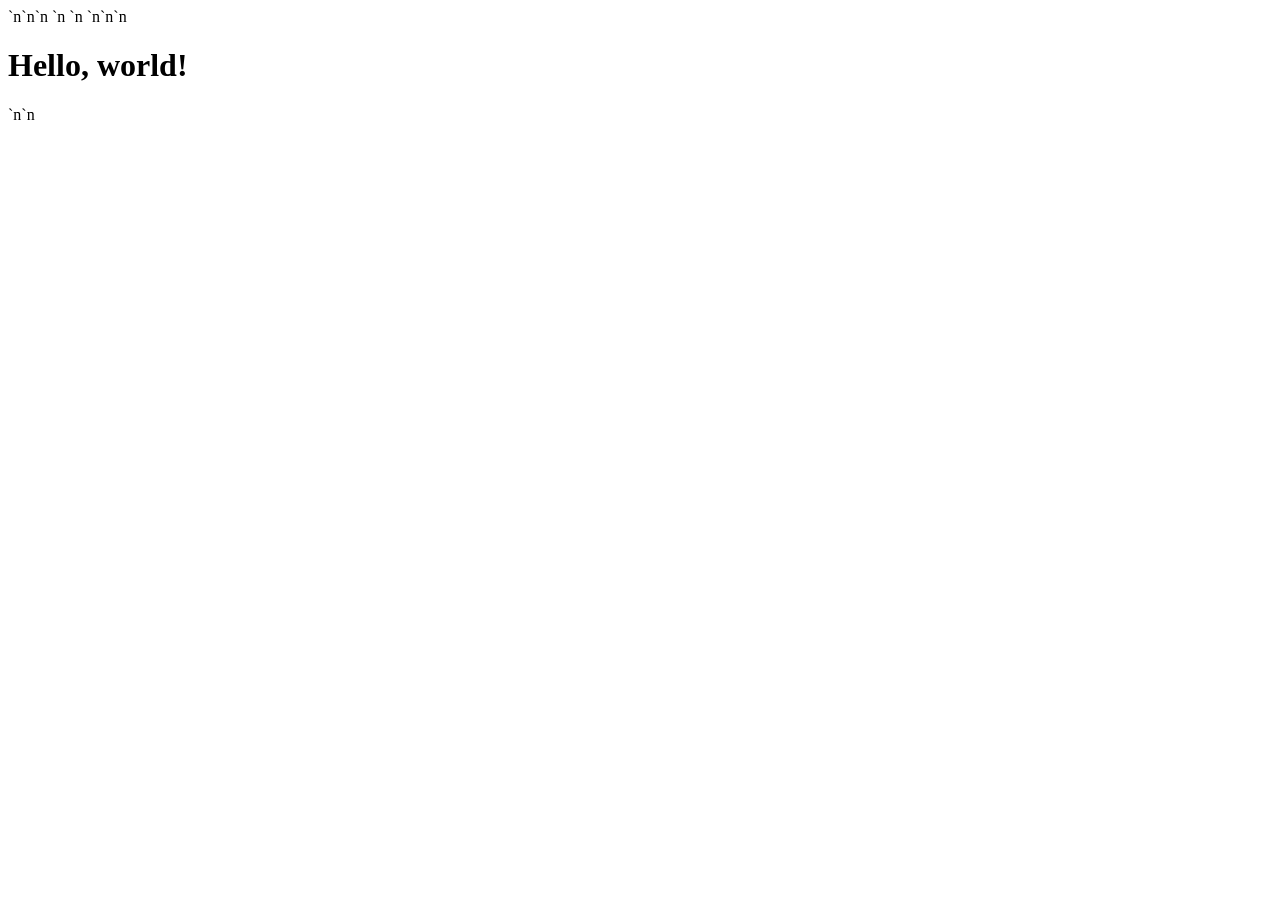
==== index.html @ e79a0472 "my frist commit" ====
<!doctype html>`n<html lang="en">`n<head>`n  <meta charset="utf-8">`n  <meta name="viewport" content="width=device-width, initial-scale=1">`n  <title>Hello, world!</title>`n</head>`n<body>`n  <h1>Hello, world!</h1>`n</body>`n</html>
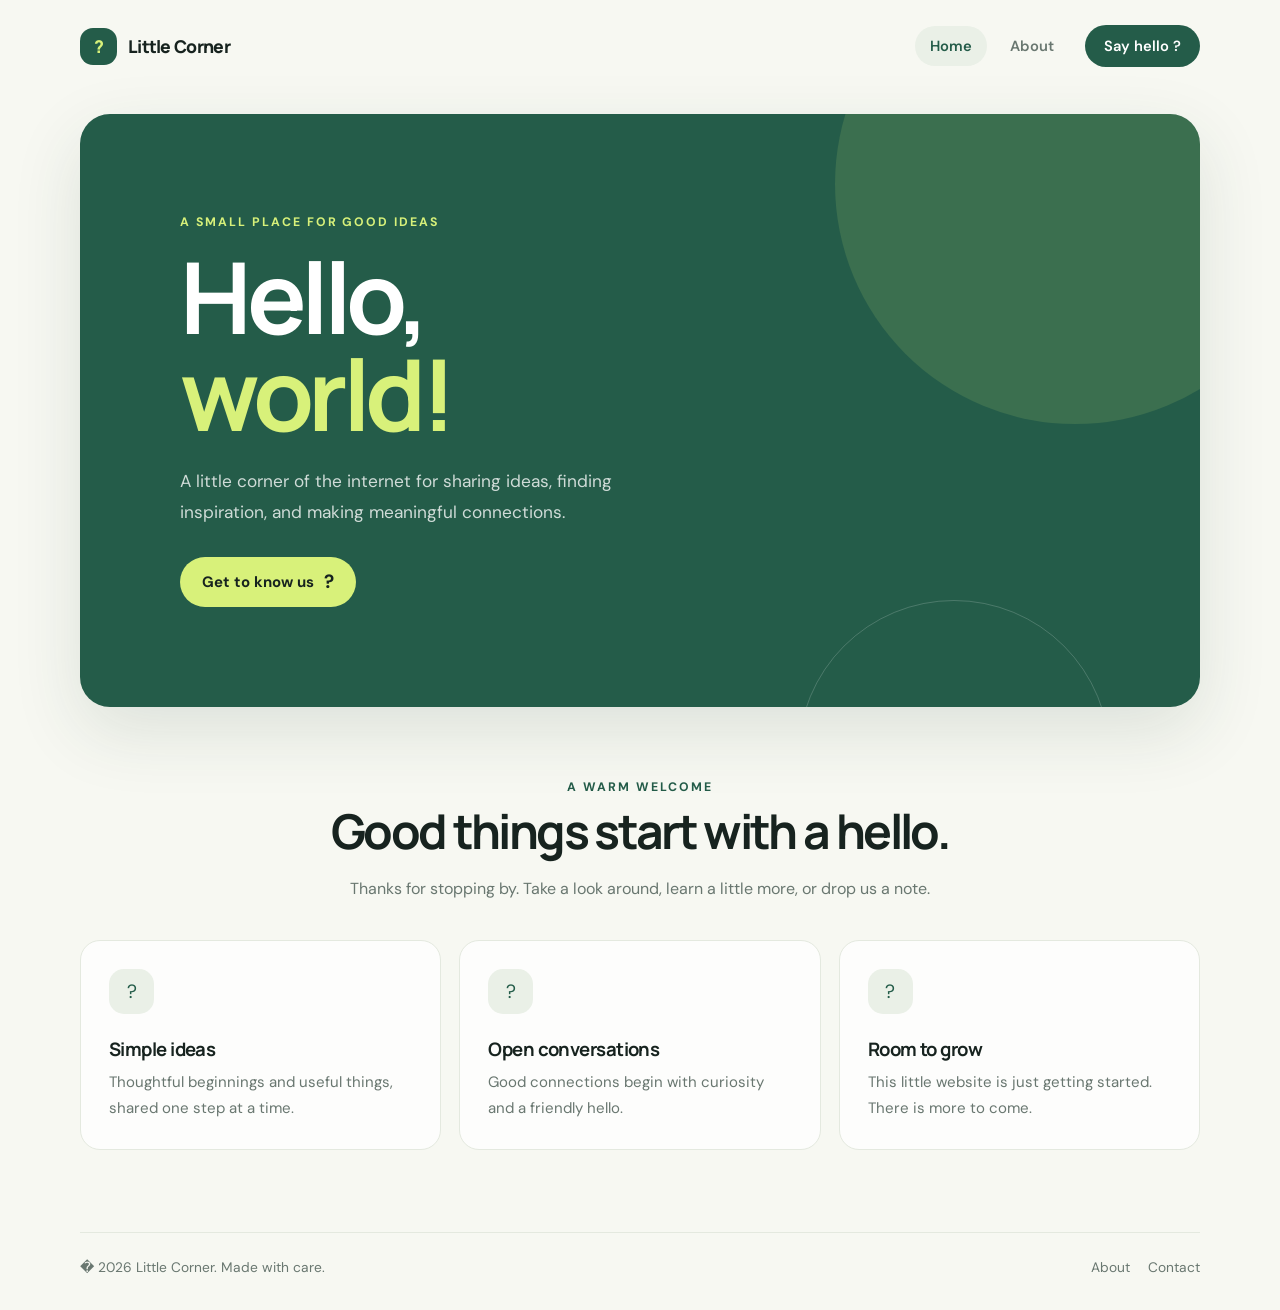
==== commit 3fe05eac: "adde about page" ====
--- a/index.html
+++ b/index.html
@@ -1 +1,60 @@
-<!doctype html>`n<html lang="en">`n<head>`n  <meta charset="utf-8">`n  <meta name="viewport" content="width=device-width, initial-scale=1">`n  <title>Hello, world!</title>`n</head>`n<body>`n  <h1>Hello, world!</h1>`n</body>`n</html>+<!doctype html>
+<html lang="en">
+<head>
+  <meta charset="utf-8">
+  <meta name="viewport" content="width=device-width, initial-scale=1">
+  <meta name="theme-color" content="#f7f8f2">
+  <title>Hello, world! � A little corner of the web</title>
+  <link rel="preconnect" href="https://fonts.googleapis.com">
+  <link rel="preconnect" href="https://fonts.gstatic.com" crossorigin>
+  <link href="styles.css" rel="stylesheet">
+</head>
+<body>
+  <header class="site-header">
+    <a class="brand" href="index.html"><span class="brand-mark" aria-hidden="true">?</span> Little Corner</a>
+    <nav class="nav-links" aria-label="Main navigation">
+      <a href="index.html" aria-current="page">Home</a>
+      <a href="about.html">About</a>
+      <a class="nav-cta" href="contact.html">Say hello <span aria-hidden="true">?</span></a>
+    </nav>
+  </header>
+  <main>
+    <section class="hero">
+      <div class="hero-content">
+        <p class="eyebrow">A small place for good ideas</p>
+        <h1>Hello,<br><span>world!</span></h1>
+        <p class="hero-copy">A little corner of the internet for sharing ideas, finding inspiration, and making meaningful connections.</p>
+        <a class="button" href="about.html">Get to know us <span class="arrow" aria-hidden="true">?</span></a>
+      </div>
+    </section>
+    <section aria-labelledby="welcome-title">
+      <div class="section-heading">
+        <p class="eyebrow">A warm welcome</p>
+        <h2 id="welcome-title">Good things start with a hello.</h2>
+        <p>Thanks for stopping by. Take a look around, learn a little more, or drop us a note.</p>
+      </div>
+      <div class="feature-grid">
+        <article class="feature-card">
+          <span class="feature-icon" aria-hidden="true">?</span>
+          <h3>Simple ideas</h3>
+          <p>Thoughtful beginnings and useful things, shared one step at a time.</p>
+        </article>
+        <article class="feature-card">
+          <span class="feature-icon" aria-hidden="true">?</span>
+          <h3>Open conversations</h3>
+          <p>Good connections begin with curiosity and a friendly hello.</p>
+        </article>
+        <article class="feature-card">
+          <span class="feature-icon" aria-hidden="true">?</span>
+          <h3>Room to grow</h3>
+          <p>This little website is just getting started. There is more to come.</p>
+        </article>
+      </div>
+    </section>
+  </main>
+  <footer class="site-footer">
+    <p>� 2026 Little Corner. Made with care.</p>
+    <div class="footer-links"><a href="about.html">About</a><a href="contact.html">Contact</a></div>
+  </footer>
+</body>
+</html>
--- a/styles.css
+++ b/styles.css
@@ -0,0 +1,180 @@
+@import url('https://fonts.googleapis.com/css2?family=DM+Sans:wght@400;500;600;700&family=Manrope:wght@400;500;600;700;800&display=swap');
+
+:root {
+  color-scheme: light;
+  --ink: #17231f;
+  --muted: #697770;
+  --green: #245c49;
+  --green-dark: #194536;
+  --lime: #d8f17a;
+  --paper: #f7f8f2;
+  --white: #fff;
+  --line: #e4e9df;
+  --shadow: 0 24px 70px rgba(35, 67, 53, .12);
+}
+
+* { box-sizing: border-box; }
+html { min-width: 320px; scroll-behavior: smooth; }
+body {
+  margin: 0;
+  min-height: 100vh;
+  background: var(--paper);
+  color: var(--ink);
+  font-family: 'DM Sans', sans-serif;
+  -webkit-font-smoothing: antialiased;
+}
+a { color: inherit; }
+.site-header {
+  width: min(1120px, calc(100% - 48px));
+  margin: 0 auto;
+  min-height: 92px;
+  display: flex;
+  align-items: center;
+  justify-content: space-between;
+  gap: 24px;
+}
+.brand {
+  display: inline-flex;
+  align-items: center;
+  gap: 11px;
+  color: var(--ink);
+  font: 800 1.1rem 'Manrope', sans-serif;
+  letter-spacing: -.04em;
+  text-decoration: none;
+}
+.brand-mark {
+  display: grid;
+  width: 37px;
+  height: 37px;
+  place-items: center;
+  border-radius: 13px;
+  background: var(--green);
+  color: var(--lime);
+  font-size: 1.1rem;
+}
+.nav-links { display: flex; align-items: center; gap: 8px; }
+.nav-links a {
+  padding: 10px 15px;
+  border-radius: 999px;
+  color: var(--muted);
+  font-size: .92rem;
+  font-weight: 600;
+  text-decoration: none;
+  transition: background .2s, color .2s, transform .2s;
+}
+.nav-links a:hover { color: var(--green); background: #eaf0e7; }
+.nav-links a[aria-current="page"] { color: var(--green); background: #eaf0e7; }
+.nav-links .nav-cta { margin-left: 8px; padding: 11px 19px; background: var(--green); color: white; }
+.nav-links .nav-cta:hover { background: var(--green-dark); color: white; transform: translateY(-1px); }
+main { width: min(1120px, calc(100% - 48px)); margin: 0 auto; }
+.hero {
+  position: relative;
+  overflow: hidden;
+  min-height: 525px;
+  margin: 22px auto 70px;
+  padding: clamp(48px, 8vw, 100px);
+  display: flex;
+  align-items: center;
+  border-radius: 30px;
+  background: var(--green);
+  color: white;
+  box-shadow: var(--shadow);
+}
+.hero::before, .hero::after { content: ''; position: absolute; border-radius: 50%; pointer-events: none; }
+.hero::before { width: 480px; height: 480px; right: -115px; top: -170px; background: rgba(216, 241, 122, .12); }
+.hero::after { width: 310px; height: 310px; right: 90px; bottom: -205px; border: 1px solid rgba(255,255,255,.18); }
+.hero-content { position: relative; z-index: 1; max-width: 650px; }
+.eyebrow { margin: 0 0 18px; color: var(--lime); font-size: .77rem; font-weight: 700; letter-spacing: .16em; text-transform: uppercase; }
+h1, h2, h3 { font-family: 'Manrope', sans-serif; letter-spacing: -.055em; }
+.hero h1 { max-width: 640px; margin: 0; font-size: clamp(3.2rem, 8vw, 6.2rem); line-height: .98; }
+.hero h1 span { color: var(--lime); }
+.hero-copy { max-width: 480px; margin: 24px 0 30px; color: rgba(255,255,255,.78); font-size: 1.08rem; line-height: 1.75; }
+.button {
+  display: inline-flex;
+  align-items: center;
+  justify-content: center;
+  gap: 10px;
+  min-height: 50px;
+  padding: 0 22px;
+  border: 0;
+  border-radius: 999px;
+  background: var(--lime);
+  color: var(--ink);
+  font: 700 .94rem 'DM Sans', sans-serif;
+  text-decoration: none;
+  cursor: pointer;
+  transition: transform .2s, box-shadow .2s, background .2s;
+}
+.button:hover { transform: translateY(-2px); box-shadow: 0 10px 24px rgba(0,0,0,.15); background: #e4f79e; }
+.button .arrow { font-size: 1.2rem; }
+.section-heading { max-width: 660px; margin: 0 auto 38px; text-align: center; }
+.section-heading .eyebrow { color: var(--green); }
+.section-heading h2 { margin: 0 0 12px; font-size: clamp(2rem, 4vw, 3rem); }
+.section-heading p { margin: 0; color: var(--muted); line-height: 1.7; }
+.feature-grid { display: grid; grid-template-columns: repeat(3, 1fr); gap: 18px; margin-bottom: 82px; }
+.feature-card { padding: 28px; border: 1px solid var(--line); border-radius: 20px; background: rgba(255,255,255,.76); }
+.feature-icon { display: grid; width: 45px; height: 45px; margin-bottom: 22px; place-items: center; border-radius: 15px; background: #eaf0e7; color: var(--green); font-size: 1.2rem; }
+.feature-card h3 { margin: 0 0 8px; font-size: 1.16rem; letter-spacing: -.03em; }
+.feature-card p { margin: 0; color: var(--muted); line-height: 1.7; font-size: .94rem; }
+.page-hero { padding: 76px 0 42px; text-align: center; }
+.page-hero .eyebrow { color: var(--green); }
+.page-hero h1 { margin: 0 0 17px; font-size: clamp(3rem, 7vw, 5.2rem); line-height: 1; }
+.page-hero p { max-width: 610px; margin: 0 auto; color: var(--muted); font-size: 1.08rem; line-height: 1.8; }
+.about-panel { display: grid; grid-template-columns: .9fr 1.1fr; gap: 56px; align-items: center; margin: 16px auto 80px; padding: clamp(28px, 5vw, 58px); border: 1px solid var(--line); border-radius: 26px; background: white; box-shadow: var(--shadow); }
+.about-art { position: relative; display: grid; min-height: 310px; place-items: center; overflow: hidden; border-radius: 20px; background: #e5eedf; }
+.about-art::before, .about-art::after { content: ''; position: absolute; border-radius: 50%; }
+.about-art::before { width: 240px; height: 240px; background: var(--green); }
+.about-art::after { width: 140px; height: 140px; top: 45px; right: 38px; background: var(--lime); }
+.art-letter { position: relative; z-index: 1; color: white; font: 800 7rem 'Manrope', sans-serif; letter-spacing: -.1em; }
+.about-copy .eyebrow { color: var(--green); }
+.about-copy h2 { margin: 0 0 15px; font-size: clamp(1.8rem, 4vw, 2.8rem); line-height: 1.1; }
+.about-copy p { color: var(--muted); line-height: 1.8; }
+.text-link { display: inline-flex; gap: 8px; align-items: center; margin-top: 8px; color: var(--green); font-weight: 700; text-decoration: none; }
+.text-link:hover { text-decoration: underline; }
+.contact-layout { display: grid; grid-template-columns: .75fr 1.25fr; gap: 24px; align-items: stretch; margin: 12px auto 80px; }
+.contact-info { padding: 34px; border-radius: 24px; background: var(--green); color: white; }
+.contact-info h2 { margin: 0 0 14px; font-size: 2rem; }
+.contact-info > p { margin: 0; color: rgba(255,255,255,.76); line-height: 1.75; }
+.contact-note { margin-top: 44px; padding-top: 24px; border-top: 1px solid rgba(255,255,255,.2); color: var(--lime); font-size: .92rem; line-height: 1.6; }
+.contact-card { padding: clamp(25px, 5vw, 48px); border: 1px solid var(--line); border-radius: 24px; background: white; box-shadow: var(--shadow); }
+.form-grid { display: grid; grid-template-columns: 1fr 1fr; gap: 18px; }
+.field { margin-bottom: 18px; }
+.field.full { grid-column: 1 / -1; }
+label { display: block; margin-bottom: 8px; color: var(--ink); font-size: .9rem; font-weight: 700; }
+input, textarea { width: 100%; padding: 14px 15px; border: 1px solid var(--line); border-radius: 12px; background: #fbfcf9; color: var(--ink); font: 400 .96rem 'DM Sans', sans-serif; outline: none; transition: border-color .2s, box-shadow .2s; }
+input { min-height: 50px; }
+textarea { min-height: 145px; resize: vertical; }
+input:focus, textarea:focus { border-color: var(--green); box-shadow: 0 0 0 3px rgba(36,92,73,.12); }
+input::placeholder, textarea::placeholder { color: #9aa59d; }
+.form-submit { margin-top: 2px; background: var(--green); color: white; }
+.form-submit:hover { background: var(--green-dark); }
+.site-footer { width: min(1120px, calc(100% - 48px)); margin: 0 auto; padding: 25px 0 34px; display: flex; justify-content: space-between; gap: 18px; border-top: 1px solid var(--line); color: var(--muted); font-size: .86rem; }
+.site-footer p { margin: 0; }
+.footer-links { display: flex; gap: 18px; }
+.footer-links a { text-decoration: none; }
+.footer-links a:hover { color: var(--green); }
+:focus-visible { outline: 3px solid #9dbd53; outline-offset: 3px; }
+@media (max-width: 720px) {
+  .site-header, main, .site-footer { width: min(100% - 32px, 560px); }
+  .site-header { min-height: 78px; align-items: flex-start; padding-top: 17px; flex-direction: column; gap: 10px; }
+  .nav-links { width: 100%; gap: 3px; }
+  .nav-links a { padding: 8px 11px; font-size: .86rem; }
+  .nav-links .nav-cta { margin-left: auto; }
+  .hero { min-height: 465px; margin-top: 15px; margin-bottom: 54px; padding: 38px 27px; border-radius: 23px; }
+  .hero::before { right: -250px; }
+  .feature-grid { grid-template-columns: 1fr; margin-bottom: 58px; }
+  .about-panel, .contact-layout { grid-template-columns: 1fr; gap: 22px; margin-bottom: 55px; }
+  .about-art { min-height: 240px; }
+  .page-hero { padding: 58px 0 30px; }
+  .contact-info { padding: 28px; }
+  .contact-note { margin-top: 28px; }
+  .site-footer { flex-direction: column; }
+}
+@media (max-width: 460px) {
+  .brand { font-size: 1rem; }
+  .nav-links a { padding-inline: 9px; }
+  .nav-links .nav-cta { padding-inline: 13px; }
+  .hero h1 { font-size: 3.15rem; }
+  .form-grid { grid-template-columns: 1fr; gap: 0; }
+  .field.full { grid-column: auto; }
+}
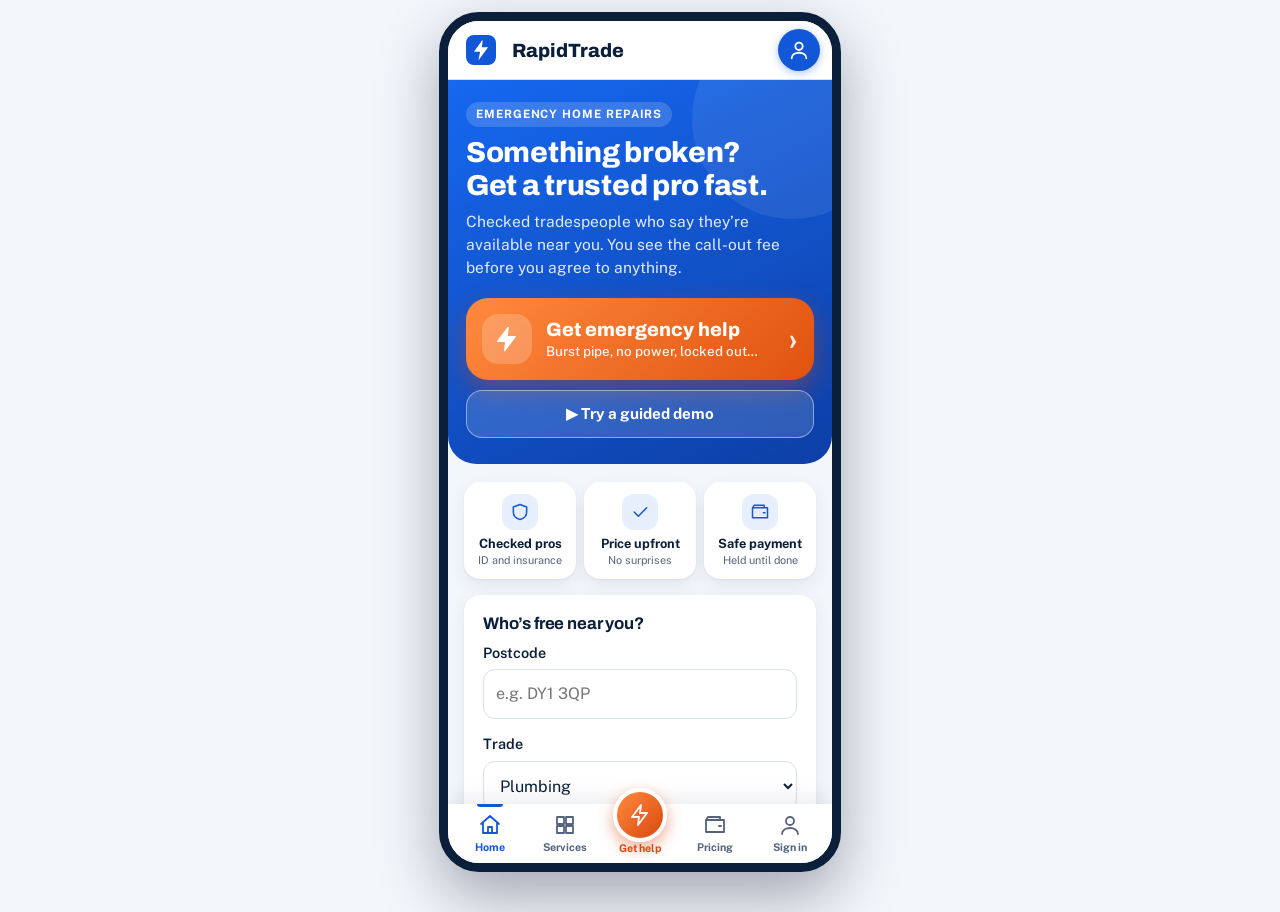
==== commit 2ed35164: "app index" ====
--- a/index.html
+++ b/index.html
@@ -1,60 +1,941 @@
 <!doctype html>
-<html lang="en">
+<html lang="en-GB">
 <head>
-  <meta charset="utf-8">
-  <meta name="viewport" content="width=device-width, initial-scale=1">
-  <meta name="theme-color" content="#f7f8f2">
-  <title>Hello, world! � A little corner of the web</title>
-  <link rel="preconnect" href="https://fonts.googleapis.com">
-  <link rel="preconnect" href="https://fonts.gstatic.com" crossorigin>
-  <link href="styles.css" rel="stylesheet">
+<meta charset="utf-8">
+<meta name="viewport" content="width=device-width, initial-scale=1, viewport-fit=cover">
+<link rel="manifest" href="manifest.webmanifest"><meta name="theme-color" content="#1257D8"><meta name="mobile-web-app-capable" content="yes"><meta name="apple-mobile-web-app-capable" content="yes"><meta name="apple-mobile-web-app-title" content="RapidTrade"><meta name="apple-mobile-web-app-status-bar-style" content="default"><link rel="apple-touch-icon" href="icons/icon-192.png"><title>RapidTrade – emergency home repairs (interactive demo)</title>
+<link rel="preconnect" href="https://fonts.googleapis.com">
+<link rel="preconnect" href="https://fonts.gstatic.com" crossorigin>
+<link href="https://fonts.googleapis.com/css2?family=Archivo:wght@500;600;700;800&family=Public+Sans:wght@400;500;600;700&display=swap" rel="stylesheet">
+<style>
+:root{--bg:#fff;--panel:#F3F6FB;--ink:#0B1F3A;--mut:#53647C;--line:#D8E0EC;--blue:#1257D8;--blue-d:#0D44AB;--on-blue:#fff;--blue-t:#E7EFFD;--urg:#D9480F;--urg-d:#B83A09;--on-urg:#fff;--urg-t:#FFEFE5;--dang:#C0262D;--dang-t:#FDECEC;--ok:#157A3C;--ok-t:#E5F4EB;--warn:#7A5200;--warn-t:#FFF5D6;--bar:#0B1F3A;color-scheme:light;box-sizing:border-box;padding-top:env(safe-area-inset-top,0px);padding-bottom:env(safe-area-inset-bottom,0px)}
+@media(prefers-color-scheme:dark){:root:not([data-theme="light"]){--bg:#0A1424;--panel:#101D33;--ink:#EAF0FA;--mut:#9FB0C9;--line:#243553;--blue:#5B93FF;--blue-d:#82AEFF;--on-blue:#06122A;--blue-t:#14284B;--urg:#FF8A3D;--urg-d:#FFA566;--on-urg:#2A1000;--urg-t:#3A2111;--dang:#FF8A8A;--dang-t:#3A1717;--ok:#4ADE80;--ok-t:#10301E;--warn:#F5C451;--warn-t:#352A0A;--bar:#050B16;color-scheme:dark}}
+:root[data-theme="dark"]{--bg:#0A1424;--panel:#101D33;--ink:#EAF0FA;--mut:#9FB0C9;--line:#243553;--blue:#5B93FF;--blue-d:#82AEFF;--on-blue:#06122A;--blue-t:#14284B;--urg:#FF8A3D;--urg-d:#FFA566;--on-urg:#2A1000;--urg-t:#3A2111;--dang:#FF8A8A;--dang-t:#3A1717;--ok:#4ADE80;--ok-t:#10301E;--warn:#F5C451;--warn-t:#352A0A;--bar:#050B16;color-scheme:dark}
+html{height:100%;scroll-padding-top:calc(env(safe-area-inset-top,0px) + 80px)}
+*,*::before,*::after{box-sizing:border-box}
+body{margin:0;min-height:100%;background:var(--bg);color:var(--ink);font:400 17px/1.55 "Public Sans",system-ui,-apple-system,"Segoe UI",Roboto,Arial,sans-serif}
+h1,h2,h3,h4{font-family:Archivo,"Public Sans",system-ui,sans-serif;line-height:1.15;margin:0 0 .5em;letter-spacing:-.01em}
+h1{font-size:clamp(2.1rem,5vw,3.4rem);font-weight:800}h2{font-size:1.65rem;font-weight:700}h3{font-size:1.2rem;font-weight:700}h4{font-size:1rem;font-weight:700}
+p{margin:0 0 1em;max-width:70ch}a{color:var(--blue)}small,.sm{font-size:.86rem}.mut{color:var(--mut)}.r{text-align:right}.nw{white-space:nowrap}
+:focus-visible{outline:3px solid var(--blue);outline-offset:2px;border-radius:4px}
+.wrap{max-width:1180px;margin:0 auto;padding:0 20px}
+.demo{background:var(--bar);color:#fff;font-size:.82rem}.demo .wrap{display:flex;gap:14px;align-items:center;flex-wrap:wrap;padding-top:6px;padding-bottom:6px}
+.demo label{display:flex;gap:8px;align-items:center}.demo select,.demo button{font:inherit;font-size:.82rem;border-radius:6px;border:1px solid #3a5078;background:#13294d;color:#fff;padding:3px 8px}
+.demo b{color:#FFB88A}
+.hd{position:sticky;top:env(safe-area-inset-top,0px);z-index:20;background:var(--bg);border-bottom:1px solid var(--line)}
+.hd .wrap{display:flex;align-items:center;gap:18px;min-height:68px;flex-wrap:wrap}
+.logo{display:flex;align-items:center;gap:9px;text-decoration:none;color:var(--ink);font:800 1.4rem Archivo,sans-serif}.logo i{font-style:normal;color:var(--blue)}
+.nav{display:flex;gap:4px;flex:1;flex-wrap:wrap}.nav a,.nav button{color:var(--ink);text-decoration:none;padding:8px 12px;border-radius:8px;font-weight:600;font-size:.95rem;background:none;border:0;cursor:pointer;font-family:inherit}
+.nav a:hover,.nav a.on{background:var(--blue-t)}
+.btn{display:inline-flex;align-items:center;justify-content:center;gap:8px;background:var(--blue);color:var(--on-blue);border:2px solid var(--blue);border-radius:8px;padding:10px 18px;font:700 1rem "Public Sans",sans-serif;text-decoration:none;cursor:pointer;min-height:44px}
+.btn:hover{background:var(--blue-d);border-color:var(--blue-d)}.btn.urg{background:var(--urg);border-color:var(--urg);color:var(--on-urg)}.btn.urg:hover{background:var(--urg-d);border-color:var(--urg-d)}
+.btn.ghost{background:transparent;color:var(--blue)}.btn.ghost:hover{background:var(--blue-t)}.btn.dang{background:var(--dang);border-color:var(--dang);color:#fff}.btn.sm{min-height:36px;padding:5px 12px;font-size:.9rem}.btn.lg{min-height:54px;font-size:1.1rem;padding:12px 24px}.btn[disabled]{opacity:.5;cursor:not-allowed}
+.hero{padding:44px 0 36px;background:linear-gradient(180deg,var(--blue-t),var(--bg))}.hero-g{display:grid;grid-template-columns:1.15fr 1fr;gap:40px;align-items:start}
+.lead{font-size:1.2rem;color:var(--mut)}.cta{display:flex;gap:12px;flex-wrap:wrap;margin:22px 0}
+.panel{background:var(--panel);border:1px solid var(--line);border-radius:12px;padding:20px}.card{background:var(--bg);border:1px solid var(--line);border-radius:12px;padding:18px}
+.live{background:var(--bg);border:2px solid var(--ink);border-radius:14px;padding:22px}
+.grid{display:grid;gap:16px}.g2{grid-template-columns:repeat(2,1fr)}.g3{grid-template-columns:repeat(3,1fr)}.g4{grid-template-columns:repeat(4,1fr)}
+.sec{padding:44px 0}.wrap.sec,.wrap.dash{padding-left:20px;padding-right:20px}.sec.alt{background:var(--panel)}
+.tradecard{display:flex;gap:14px;align-items:center;text-decoration:none;color:var(--ink);border:1px solid var(--line);border-radius:12px;padding:16px;background:var(--bg)}.tradecard:hover{border-color:var(--blue);background:var(--blue-t)}
+.ic{width:46px;height:46px;border-radius:10px;background:var(--blue-t);color:var(--blue);display:grid;place-items:center;flex:none}.ic svg{width:26px;height:26px;fill:none;stroke:currentColor;stroke-width:1.8;stroke-linecap:round;stroke-linejoin:round}
+.badge{display:inline-flex;align-items:center;gap:5px;font-size:.78rem;font-weight:700;padding:2px 9px;border-radius:99px;background:var(--panel);border:1px solid var(--line);color:var(--ink);white-space:nowrap}
+.badge.ok{background:var(--ok-t);color:var(--ok);border-color:transparent}.badge.blue{background:var(--blue-t);color:var(--blue);border-color:transparent}.badge.urg{background:var(--urg-t);color:var(--urg);border-color:transparent}.badge.dang{background:var(--dang-t);color:var(--dang);border-color:transparent}.badge.warn{background:var(--warn-t);color:var(--warn);border-color:transparent}
+.ban{border-radius:10px;padding:14px 16px;margin:0 0 16px;border-left:6px solid;font-size:.97rem}.ban b{display:block}
+.ban.danger{background:var(--dang-t);border-color:var(--dang)}.ban.warn{background:var(--warn-t);border-color:var(--warn)}.ban.info{background:var(--blue-t);border-color:var(--blue)}.ban.ok{background:var(--ok-t);border-color:var(--ok)}
+.fld{display:block;margin:0 0 14px}.fld .lb{display:block;font-weight:600;margin-bottom:5px}.fld .lb i{font-weight:400;color:var(--mut);font-style:normal;font-size:.85em}
+input,select,textarea{width:100%;font:inherit;color:var(--ink);background:var(--bg);border:2px solid var(--line);border-radius:8px;padding:10px 12px;min-height:44px}input:focus,select:focus,textarea:focus{border-color:var(--blue)}input[type=checkbox],input[type=radio]{width:auto;min-height:0;accent-color:var(--blue)}
+.fld.bad input,.fld.bad select,.fld.bad textarea{border-color:var(--dang)}.err{display:block;color:var(--dang);font-size:.88rem;font-style:normal;margin-top:4px}.fld small{display:block;color:var(--mut);margin-top:4px}
+.chk{display:flex;gap:10px;align-items:flex-start;margin:0 0 12px}.chk input{margin-top:5px}
+.row{display:flex;gap:12px;flex-wrap:wrap;align-items:center}.row>.fld{flex:1;min-width:180px}.sp{flex:1}
+.tw{overflow-x:auto;border:1px solid var(--line);border-radius:10px}table{width:100%;border-collapse:collapse;font-size:.93rem}th,td{padding:10px 12px;text-align:left;border-bottom:1px solid var(--line);vertical-align:top}th{background:var(--panel);font-size:.82rem;color:var(--mut);font-weight:700}tr:last-child td{border-bottom:0}
+.dash{display:grid;grid-template-columns:230px minmax(0,1fr);gap:28px;padding:28px 0 56px}.side{position:sticky;top:90px;align-self:start}.side a{display:block;padding:9px 12px;border-radius:8px;text-decoration:none;color:var(--ink);font-weight:600;font-size:.95rem}.side a:hover{background:var(--blue-t)}.side a.on{background:var(--blue);color:var(--on-blue)}.side h4{margin:16px 12px 4px;font-size:.78rem;color:var(--mut)}
+.kpi{display:grid;grid-template-columns:repeat(auto-fill,minmax(170px,1fr));gap:12px;margin-bottom:22px}.kpi div{border:1px solid var(--line);border-radius:10px;padding:12px 14px;background:var(--bg)}.kpi b{display:block;font:700 1.5rem Archivo,sans-serif}.kpi span{font-size:.82rem;color:var(--mut)}
+.tabs{display:flex;gap:4px;border-bottom:2px solid var(--line);margin-bottom:18px;overflow-x:auto}.tabs button{background:none;border:0;border-bottom:3px solid transparent;margin-bottom:-2px;padding:10px 14px;font:600 .95rem "Public Sans",sans-serif;color:var(--mut);cursor:pointer;white-space:nowrap}.tabs button.on{color:var(--blue);border-color:var(--blue)}
+.steps{display:flex;gap:6px;margin:0 0 22px;flex-wrap:wrap}.steps span{padding:6px 12px;border-radius:99px;background:var(--panel);font-size:.85rem;font-weight:600;color:var(--mut)}.steps span.on{background:var(--blue);color:var(--on-blue)}.steps span.done{background:var(--blue-t);color:var(--blue)}
+.tile{display:flex;gap:12px;align-items:flex-start;border:2px solid var(--line);border-radius:10px;padding:12px 14px;cursor:pointer;background:var(--bg)}.tile:has(input:checked){border-color:var(--blue);background:var(--blue-t)}.tile.u:has(input:checked){border-color:var(--urg);background:var(--urg-t)}.tile input{margin-top:5px}
+.pipe{display:flex;gap:0;margin:8px 0 20px;overflow-x:auto;padding-bottom:4px}.pipe div{flex:1;min-width:92px;text-align:center;font-size:.76rem;font-weight:600;color:var(--mut);position:relative;padding-top:18px}.pipe div::before{content:"";position:absolute;top:0;left:50%;width:12px;height:12px;margin-left:-6px;border-radius:50%;background:var(--line)}.pipe div::after{content:"";position:absolute;top:5px;left:-50%;width:100%;height:2px;background:var(--line);z-index:-1}.pipe div:first-child::after{display:none}.pipe .d{color:var(--ink)}.pipe .d::before,.pipe .d::after{background:var(--blue)}.pipe .c{color:var(--blue)}.pipe .c::before{background:var(--blue);box-shadow:0 0 0 4px var(--blue-t)}
+.chat{max-height:320px;overflow:auto;display:flex;flex-direction:column;gap:8px;padding:6px 2px;margin-bottom:10px}.msg{max-width:82%;padding:8px 12px;border-radius:12px;background:var(--panel);font-size:.95rem}.msg.me{align-self:flex-end;background:var(--blue);color:var(--on-blue)}.msg.sys{align-self:center;background:none;color:var(--mut);font-size:.8rem}.msg small{display:block;opacity:.75}
+.tl{list-style:none;padding:0;margin:0}.tl li{padding:0 0 12px 18px;border-left:2px solid var(--line);position:relative;font-size:.92rem}.tl li::before{content:"";position:absolute;left:-6px;top:6px;width:10px;height:10px;border-radius:50%;background:var(--blue)}
+.pc{display:flex;gap:16px;flex-wrap:wrap;align-items:flex-start;border:1px solid var(--line);border-radius:12px;padding:16px;background:var(--bg);margin-bottom:12px}.pc.off{opacity:.8;background:var(--panel)}
+.bar{height:10px;background:var(--blue);border-radius:5px;min-width:2px}
+details{border:1px solid var(--line);border-radius:10px;padding:12px 16px;margin-bottom:10px;background:var(--bg)}summary{font-weight:700;cursor:pointer}
+.mbg{position:fixed;inset:0;background:rgba(5,12,28,.6);z-index:50;display:grid;place-items:center;padding:16px}.modal{background:var(--bg);border-radius:14px;max-width:640px;width:100%;max-height:92vh;overflow:auto;padding:24px;border:1px solid var(--line)}.modal h2{margin-bottom:.6em}
+#toast{position:fixed;left:50%;transform:translateX(-50%);bottom:calc(20px + env(safe-area-inset-bottom,0px));z-index:70;display:flex;flex-direction:column;gap:8px;align-items:center}.t{background:var(--ink);color:var(--bg);padding:10px 16px;border-radius:10px;font-weight:600;font-size:.95rem;max-width:90vw}.t.bad{background:var(--dang);color:#fff}.t.good{background:var(--ok);color:#fff}
+.ft{background:var(--bar);color:#C9D6EA;padding:36px 0;font-size:.92rem}.ft a{color:#fff}.ft h4{color:#fff}
+.price td:last-child{text-align:right;white-space:nowrap}.price tr.tot td{font-weight:800;font-size:1.05rem}
+@media(max-width:900px){.hero-g,.g2,.g3,.g4{grid-template-columns:1fr}.dash{grid-template-columns:1fr}.side{position:static;display:flex;gap:4px;overflow-x:auto}.side a{white-space:nowrap}.side h4{display:none}}
+
+:root{padding-top:0;padding-bottom:0}
+html,body{height:100%}body{margin:0;background:var(--panel);overflow:hidden;font-size:16px;-webkit-tap-highlight-color:transparent}
+#frame{position:relative;width:100%;height:100vh;height:100dvh;margin:0 auto;background:var(--bg);overflow:hidden;display:flex;flex-direction:column}
+#app{display:flex;flex-direction:column;flex:1;min-height:0}
+@media(min-width:520px){#frame{width:402px;height:min(860px,calc(100vh - 24px));height:min(860px,calc(100dvh - 24px));margin:12px auto;border-radius:40px;border:9px solid #0B1F3A;box-shadow:0 24px 60px rgba(8,20,45,.35)}}
+.appbar{flex:none;display:flex;align-items:center;gap:8px;padding:calc(8px + env(safe-area-inset-top,0px)) 12px 8px;background:var(--bg);border-bottom:1px solid var(--line);min-height:58px}
+.appbar h1{font:700 1.15rem Archivo,sans-serif;margin:0;flex:1;letter-spacing:0;white-space:nowrap;overflow:hidden;text-overflow:ellipsis}
+.ib{width:40px;height:40px;flex:none;border-radius:50%;border:0;background:var(--panel);color:var(--ink);display:grid;place-items:center;cursor:pointer;position:relative;font:700 .85rem "Public Sans",sans-serif;text-decoration:none;padding:0}
+.ib svg{width:22px;height:22px;fill:none;stroke:currentColor;stroke-width:2;stroke-linecap:round;stroke-linejoin:round}.ib.me{background:var(--blue);color:var(--on-blue)}
+.ib .dot{position:absolute;top:0;right:0;min-width:17px;height:17px;border-radius:9px;background:var(--urg);color:var(--on-urg);font-size:.65rem;display:grid;place-items:center;padding:0 4px}
+.screen{flex:1;min-height:0;overflow-y:auto;-webkit-overflow-scrolling:touch;overscroll-behavior:contain;background:var(--bg)}
+.tabbar{display:flex;flex:none;border-top:1px solid var(--line);background:var(--bg);padding-bottom:env(safe-area-inset-bottom,0px)}
+.tabbar a{flex:1;display:flex;flex-direction:column;align-items:center;gap:2px;padding:8px 2px 7px;font-size:.68rem;font-weight:700;color:var(--mut);text-decoration:none;min-height:56px}
+.tabbar a svg{width:24px;height:24px;fill:none;stroke:currentColor;stroke-width:1.8;stroke-linecap:round;stroke-linejoin:round}.tabbar a.on{color:var(--blue)}.tabbar a.sos{color:var(--urg)}
+.hd,.demo,.ft,.hd .nav{display:none}
+.wrap{max-width:none;padding:0 16px}.sec{padding:16px 0}.wrap.sec,.wrap.dash{padding:16px;display:block}
+h1{font-size:1.55rem}h2{font-size:1.2rem}h3{font-size:1.05rem}p{max-width:none}.lead{font-size:1rem}
+.g2,.g3,.g4,.hero-g{grid-template-columns:1fr}.hero{padding:0;background:none}
+.btn{border-radius:14px;min-height:50px}.btn.sm{min-height:40px}.card,.panel,.ban{border-radius:16px}input,select,textarea{border-radius:12px;font-size:16px}
+.chips{display:flex;gap:8px;overflow-x:auto;padding:10px 16px;border-bottom:1px solid var(--line);scrollbar-width:none;background:var(--bg)}.chips::-webkit-scrollbar{display:none}
+.chips a{white-space:nowrap;padding:8px 14px;border-radius:99px;background:var(--panel);color:var(--ink);text-decoration:none;font-weight:600;font-size:.85rem}.chips a.on{background:var(--blue);color:var(--on-blue)}
+.list{display:flex;flex-direction:column;gap:10px}.li{display:block;border:1px solid var(--line);border-radius:16px;padding:14px;background:var(--bg);color:var(--ink);text-decoration:none;text-align:left;font:inherit;width:100%}a.li:active,button.li:active{background:var(--blue-t)}
+.li-t{font-weight:700;margin-bottom:6px}.li-r{display:flex;justify-content:space-between;gap:12px;font-size:.86rem;padding:4px 0;border-top:1px dashed var(--line)}.li-r span{color:var(--mut);flex:none}.li-r b{font-weight:600;text-align:right;min-width:0}.li-a{margin-top:8px;display:flex;gap:8px;flex-wrap:wrap}
+.mbg{position:absolute;inset:0;align-items:end;padding:0;z-index:50;background:rgba(5,12,28,.55)}
+.modal{border-radius:24px 24px 0 0;max-width:none;max-height:90%;border:0;padding:20px 18px calc(20px + env(safe-area-inset-bottom,0px));animation:up .22s ease-out}@keyframes up{from{transform:translateY(60px);opacity:.3}}
+.modal::before{content:"";display:block;width:40px;height:5px;border-radius:3px;background:var(--line);margin:-8px auto 14px}
+#toast{position:absolute;bottom:84px;left:50%;transform:translateX(-50%);width:calc(100% - 32px);align-items:stretch}.t{text-align:center;border-radius:14px}
+#bk{grid-template-columns:1fr!important}.pipe{margin:4px 0 14px}.steps{flex-wrap:nowrap;overflow-x:auto}.steps span{white-space:nowrap}.kpi{grid-template-columns:repeat(2,1fr)}
+.stk{position:sticky;bottom:0;background:var(--bg);padding:12px 0;margin-top:20px!important;border-top:1px solid var(--line);z-index:5}
+.bigsos{display:flex;flex-direction:column;gap:2px;width:100%;background:var(--urg);color:var(--on-urg);border-radius:20px;padding:18px 20px;text-decoration:none;font:800 1.35rem Archivo,sans-serif;box-shadow:0 8px 22px rgba(217,72,15,.3)}.bigsos small{font:500 .85rem "Public Sans",sans-serif;opacity:.95}
+.tgrid{display:grid;grid-template-columns:repeat(3,1fr);gap:10px}.tg{display:flex;flex-direction:column;align-items:center;gap:6px;text-align:center;padding:12px 4px;border:1px solid var(--line);border-radius:16px;text-decoration:none;color:var(--ink);font-size:.72rem;font-weight:700;background:var(--bg);line-height:1.2}.tg .ic{width:44px;height:44px}
+#splash{position:absolute;inset:0;z-index:100;background:#1257D8;color:#fff;display:flex;flex-direction:column;align-items:center;justify-content:center;gap:12px;transition:opacity .4s}#splash.out{opacity:0;pointer-events:none}#splash b{font:800 2rem Archivo,sans-serif}#splash small{opacity:.85}
+
+/* ===== v2 design layer ===== */
+:root{--sh:0 1px 2px rgba(11,31,58,.06),0 6px 18px rgba(11,31,58,.07);--sh2:0 12px 32px rgba(11,31,58,.18);--grad:linear-gradient(155deg,#1668F0 0%,#0D3FA6 100%)}
+@media(prefers-color-scheme:dark){:root:not([data-theme="light"]){--sh:0 1px 2px rgba(0,0,0,.45),0 6px 18px rgba(0,0,0,.35);--sh2:0 12px 32px rgba(0,0,0,.55)}}
+:root[data-theme="dark"]{--sh:0 1px 2px rgba(0,0,0,.45),0 6px 18px rgba(0,0,0,.35);--sh2:0 12px 32px rgba(0,0,0,.55)}
+body{font-size:16px;line-height:1.5;-webkit-font-smoothing:antialiased}
+.screen{background:var(--panel);scroll-behavior:smooth}
+.appbar{position:relative;z-index:12;border-bottom:0;box-shadow:0 1px 0 var(--line);gap:10px}
+.appbar h1{font:800 1.2rem Archivo,sans-serif}
+.ib{width:42px;height:42px;transition:transform .15s,background .15s}.ib:active{transform:scale(.92)}
+.ib.me{box-shadow:0 2px 8px rgba(18,87,216,.35)}
+.btn{font-weight:700;letter-spacing:.005em;box-shadow:none;transition:transform .12s,background .15s,box-shadow .15s}
+.btn:active{transform:scale(.97)}
+.btn:not(.ghost):not([disabled]){box-shadow:0 4px 12px rgba(18,87,216,.25)}.btn.urg:not(.ghost){box-shadow:0 4px 14px rgba(217,72,15,.3)}.btn.dang:not(.ghost){box-shadow:0 4px 12px rgba(192,38,45,.25)}
+.btn.ghost{background:var(--bg)}
+h2{font-size:1.1rem;margin:22px 0 10px}.screen h1[style*="font-size:2rem"]{font-size:1.5rem!important}
+.card,.panel,.li,details,.pc,.kpi div,.tg{box-shadow:var(--sh)}
+.card{border-color:transparent}
+.panel{background:var(--bg);border:1.5px dashed var(--line);box-shadow:none;text-align:center;padding:26px 18px}
+.li{border-color:transparent;transition:transform .12s,box-shadow .15s}a.li:active,button.li:active{transform:scale(.985)}
+.li-t{font-size:1rem}
+.badge{padding:3px 10px;font-size:.74rem}
+.ban{box-shadow:none;border-left-width:5px}
+/* hero */
+.hero-m{background:var(--grad);color:#fff;padding:22px 18px 26px;border-radius:0 0 28px 28px;position:relative;overflow:hidden}
+.hero-m::after{content:"";position:absolute;right:-60px;top:-60px;width:200px;height:200px;border-radius:50%;background:rgba(255,255,255,.08)}
+.hero-m h1{font-size:1.8rem;line-height:1.12;margin:10px 0 8px;color:#fff;position:relative}
+.hero-m p{color:rgba(255,255,255,.88);margin:0 0 18px;position:relative;font-size:.97rem}
+.eyebrow{display:inline-block;font-size:.72rem;font-weight:700;letter-spacing:.08em;text-transform:uppercase;background:rgba(255,255,255,.16);padding:4px 10px;border-radius:99px;position:relative}
+.greet{margin:2px 0 14px}.greet h1{font-size:1.7rem;margin:0}
+/* SOS */
+.bigsos{flex-direction:row;align-items:center;gap:14px;background:linear-gradient(135deg,#FF7A2E,#D9480F);color:#fff;padding:16px;border-radius:22px;box-shadow:0 10px 26px rgba(217,72,15,.4);position:relative;animation:pulse 2.6s ease-in-out infinite;font:700 1rem "Public Sans",sans-serif}
+.bigsos:active{transform:scale(.98)}
+@keyframes pulse{0%,100%{box-shadow:0 10px 26px rgba(217,72,15,.4),0 0 0 0 rgba(255,122,46,.45)}60%{box-shadow:0 10px 26px rgba(217,72,15,.4),0 0 0 12px rgba(255,122,46,0)}}
+.sos-i{width:50px;height:50px;border-radius:16px;background:rgba(255,255,255,.2);display:grid;place-items:center;flex:none}.sos-i svg{width:28px;height:28px;fill:#fff;stroke:#fff;stroke-width:1.2;stroke-linejoin:round}
+.sos-t{flex:1;min-width:0}.sos-t b{display:block;font:800 1.2rem Archivo,sans-serif;line-height:1.15}.bigsos small{display:block;font:500 .84rem "Public Sans",sans-serif;opacity:.95;margin-top:2px}
+.sos-go{font-size:2rem;line-height:1;opacity:.9}
+.hero-m .bigsos{background:linear-gradient(135deg,#FF8A3D,#E0520F)}
+/* trust strip */
+.trust{display:grid;grid-template-columns:repeat(3,1fr);gap:8px;margin-bottom:16px}
+.trust div{display:flex;flex-direction:column;align-items:center;text-align:center;gap:2px;background:var(--bg);border-radius:16px;padding:12px 6px;box-shadow:var(--sh);font-size:.68rem;color:var(--mut);line-height:1.25}
+.trust b{font-size:.8rem;color:var(--ink)}.trust .ic{width:36px;height:36px;margin-bottom:4px;border-radius:12px}.trust .ic svg{width:20px;height:20px}
+/* trade grid */
+.tgrid{gap:10px}.tg{border-color:transparent;border-radius:18px;padding:14px 4px;transition:transform .12s}.tg:active{transform:scale(.95)}.tg .ic{width:48px;height:48px;border-radius:15px}
+/* steps list */
+.li.step{display:flex;gap:14px;align-items:flex-start}.num{width:32px;height:32px;border-radius:50%;background:var(--blue);color:var(--on-blue);display:grid;place-items:center;font:800 .95rem Archivo,sans-serif;flex:none}
+/* job card */
+.job-h{display:flex;gap:12px;align-items:center}.job-h .ic{width:44px;height:44px;border-radius:14px}.job-h .badge{align-self:flex-start;flex:none}
+.mini{height:5px;background:var(--line);border-radius:3px;margin:12px 0 8px;overflow:hidden}.mini i{display:block;height:100%;background:var(--blue);border-radius:3px}
+.job-f{display:flex;justify-content:space-between;gap:10px;font-size:.8rem;color:var(--mut)}.job-f span:first-child{overflow:hidden;text-overflow:ellipsis;white-space:nowrap}
+/* tab bar */
+.tabbar{position:relative;z-index:14;box-shadow:0 -6px 22px rgba(11,31,58,.08);padding:0 4px env(safe-area-inset-bottom,0px);border-top:0}
+.tabbar a{position:relative;min-height:58px;justify-content:center;font-size:.67rem;transition:color .15s}
+.tabbar a.on::before{content:"";position:absolute;top:0;width:26px;height:3px;border-radius:0 0 4px 4px;background:var(--blue)}
+.tabbar a svg{transition:transform .15s}.tabbar a:active svg{transform:scale(.88)}
+.tabbar a.sos{color:var(--urg)}
+.tabbar a.sos svg{box-sizing:content-box;width:24px;height:24px;padding:11px;border:4px solid var(--bg);border-radius:50%;background:linear-gradient(135deg,#FF8A3D,#D9480F);color:#fff;stroke:#fff;margin-top:-24px;margin-bottom:-4px;box-shadow:0 6px 16px rgba(217,72,15,.45)}
+.tabbar a.sos.on::before{display:none}
+/* chips */
+.chips{position:sticky;top:0;z-index:6;box-shadow:0 1px 0 var(--line);border-bottom:0}
+.chips a{padding:9px 15px}
+/* wizard */
+.prog{margin:2px 0 16px}.prog-t{display:flex;justify-content:space-between;align-items:baseline;margin-bottom:8px}.prog-t b{font:800 1.05rem Archivo,sans-serif}.prog-t span{font-size:.8rem;color:var(--mut)}
+.prog-b{height:7px;border-radius:4px;background:var(--line);overflow:hidden}.prog-b i{display:block;height:100%;border-radius:4px;background:linear-gradient(90deg,var(--blue),var(--urg));transition:width .35s ease}
+.lnk{background:none;border:0;padding:0;font:inherit;color:var(--blue);text-decoration:underline;cursor:pointer}
+.tile{position:relative;border-radius:16px;border-width:2px;padding:14px;transition:transform .12s,border-color .15s;box-shadow:var(--sh)}
+.tile:active{transform:scale(.98)}
+.tile input[type=radio]{position:absolute;opacity:0;pointer-events:none}
+.tile:has(input:focus-visible){outline:3px solid var(--blue);outline-offset:2px}
+.tile:has(input:checked)::after{content:"✓";position:absolute;top:8px;right:10px;width:22px;height:22px;border-radius:50%;background:var(--blue);color:var(--on-blue);font-size:.8rem;font-weight:800;display:grid;place-items:center}
+.tile.u:has(input:checked)::after{background:var(--urg);color:var(--on-urg)}
+.g3[role=radiogroup]{grid-template-columns:repeat(2,1fr);gap:10px}.g3[role=radiogroup] .tile{flex-direction:column;align-items:flex-start;gap:10px;font-size:.92rem;line-height:1.25}
+.stk{margin:20px -16px 0!important;padding:12px 16px!important;background:color-mix(in srgb,var(--panel) 90%,transparent);backdrop-filter:blur(12px);-webkit-backdrop-filter:blur(12px);gap:10px;flex-wrap:nowrap;box-shadow:0 -1px 0 var(--line)}
+.stk .btn:not(.ghost){flex:1}.stk .btn.ghost{flex:none}
+/* forms */
+.fld .lb{font-size:.9rem;margin-bottom:6px}
+input,select,textarea{border-width:1.5px;min-height:50px;transition:border-color .15s,box-shadow .15s}
+input:focus,select:focus,textarea:focus{outline:0;box-shadow:0 0 0 4px var(--blue-t)}
+textarea{line-height:1.45}
+.chk{background:var(--bg);border-radius:14px;padding:12px 14px;box-shadow:var(--sh)}
+.chk input{width:20px;height:20px;margin-top:2px}
+.tabs button{padding:12px 14px}
+/* modal & toast */
+.mbg{backdrop-filter:blur(3px);-webkit-backdrop-filter:blur(3px)}
+.modal{box-shadow:0 -10px 40px rgba(0,0,0,.25)}
+.t{box-shadow:var(--sh2);padding:12px 16px}
+.pipe div{font-size:.7rem}
+.pc{border-color:transparent;border-radius:18px}
+details{border-color:transparent;border-radius:16px}
+.kpi div{border-color:transparent;border-radius:16px}
+#splash{background:var(--grad)}
+
+/* ===== v3 interactive ===== */
+.track{background:var(--bg);border-radius:18px;padding:16px;box-shadow:var(--sh);margin-bottom:14px}
+.track>b{display:block;font:800 1.05rem Archivo,sans-serif}
+.road{position:relative;display:flex;align-items:center;margin:24px 8px 8px;height:28px}
+.road .line{flex:1;height:6px;border-radius:3px;background:var(--line);overflow:hidden;margin:0 -2px}.road .line i{display:block;height:100%;background:var(--blue);border-radius:3px}
+.pin{width:16px;height:16px;border-radius:50%;border:4px solid var(--blue);background:var(--bg);flex:none;position:relative;z-index:1}.pin.b{border-color:var(--urg)}
+.van{position:absolute;top:50%;width:34px;height:34px;margin:-17px 0 0 -17px;border-radius:50%;background:var(--blue);color:var(--on-blue);display:grid;place-items:center;box-shadow:0 4px 12px rgba(18,87,216,.45);z-index:2}
+.van svg{width:18px;height:18px;fill:none;stroke:currentColor;stroke-width:2;stroke-linecap:round;stroke-linejoin:round}
+@keyframes grow{from{width:0}to{width:100%}}@keyframes drive{from{left:0}to{left:100%}}
+.stars{display:flex;gap:4px}.stars button{background:none;border:0;font-size:2rem;line-height:1;color:var(--line);cursor:pointer;padding:2px;min-width:44px;min-height:44px;transition:transform .12s,color .12s}.stars button.on{color:#F5B301}.stars button:active{transform:scale(1.25)}
+.hero-sec{display:block;width:100%;margin-top:10px;background:rgba(255,255,255,.14);color:#fff;border:1.5px solid rgba(255,255,255,.45);border-radius:16px;min-height:48px;font:700 .95rem "Public Sans",sans-serif;cursor:pointer;position:relative}.hero-sec:active{transform:scale(.98)}
+.cf{position:absolute;top:30%;width:9px;height:14px;border-radius:2px;z-index:90;pointer-events:none;animation:cf 1.4s ease-out forwards}@keyframes cf{to{transform:translate(var(--x),var(--y)) rotate(var(--r));opacity:0}}
+
+@media(prefers-reduced-motion:reduce){*{animation:none!important;transition:none!important}}
+</style>
 </head>
 <body>
-  <header class="site-header">
-    <a class="brand" href="index.html"><span class="brand-mark" aria-hidden="true">?</span> Little Corner</a>
-    <nav class="nav-links" aria-label="Main navigation">
-      <a href="index.html" aria-current="page">Home</a>
-      <a href="about.html">About</a>
-      <a class="nav-cta" href="contact.html">Say hello <span aria-hidden="true">?</span></a>
-    </nav>
-  </header>
-  <main>
-    <section class="hero">
-      <div class="hero-content">
-        <p class="eyebrow">A small place for good ideas</p>
-        <h1>Hello,<br><span>world!</span></h1>
-        <p class="hero-copy">A little corner of the internet for sharing ideas, finding inspiration, and making meaningful connections.</p>
-        <a class="button" href="about.html">Get to know us <span class="arrow" aria-hidden="true">?</span></a>
-      </div>
-    </section>
-    <section aria-labelledby="welcome-title">
-      <div class="section-heading">
-        <p class="eyebrow">A warm welcome</p>
-        <h2 id="welcome-title">Good things start with a hello.</h2>
-        <p>Thanks for stopping by. Take a look around, learn a little more, or drop us a note.</p>
-      </div>
-      <div class="feature-grid">
-        <article class="feature-card">
-          <span class="feature-icon" aria-hidden="true">?</span>
-          <h3>Simple ideas</h3>
-          <p>Thoughtful beginnings and useful things, shared one step at a time.</p>
-        </article>
-        <article class="feature-card">
-          <span class="feature-icon" aria-hidden="true">?</span>
-          <h3>Open conversations</h3>
-          <p>Good connections begin with curiosity and a friendly hello.</p>
-        </article>
-        <article class="feature-card">
-          <span class="feature-icon" aria-hidden="true">?</span>
-          <h3>Room to grow</h3>
-          <p>This little website is just getting started. There is more to come.</p>
-        </article>
-      </div>
-    </section>
-  </main>
-  <footer class="site-footer">
-    <p>� 2026 Little Corner. Made with care.</p>
-    <div class="footer-links"><a href="about.html">About</a><a href="contact.html">Contact</a></div>
-  </footer>
+<div id="frame"><div id="app"></div><div id="modal"></div><div id="toast" aria-live="polite"></div></div>
+<script>
+(()=>{'use strict';
+/* ================= utilities ================= */
+const VER=4,LS='rapidtrade-demo-v'+VER,D=864e5,MIN=6e4;
+let S,clock=null,Q={},ui={w:null,pay:null,tab:{},flt:{},q:{}};
+const now=()=>clock??Date.now();
+const $=(s,r=document)=>r.querySelector(s),$$=(s,r=document)=>[...r.querySelectorAll(s)];
+const esc=s=>String(s??'').replace(/[&<>"']/g,c=>({'&':'&amp;','<':'&lt;','>':'&gt;','"':'&quot;',"'":'&#39;'}[c]));
+const gbp=p=>(p<0?'-':'')+'£'+(Math.abs(p)/100).toLocaleString('en-GB',{minimumFractionDigits:2,maximumFractionDigits:2});
+const fdt=t=>new Date(t).toLocaleString('en-GB',{day:'numeric',month:'short',hour:'2-digit',minute:'2-digit'});
+const fd=t=>new Date(t).toLocaleDateString('en-GB',{day:'numeric',month:'short',year:'numeric'});
+const sum=(a,f=x=>x)=>a.reduce((t,x)=>t+f(x),0);
+const by=(a,id)=>a.find(x=>x.id===id);
+const uid=p=>p+(++S.seq);
+const clone=o=>JSON.parse(JSON.stringify(o));
+const pct=(a,b)=>b?Math.round(a/b*100)+'%':'–';
+const toPence=v=>Math.round(parseFloat(String(v).replace(/[£,]/g,'')||0)*100);
+const IC={drop:'M12 3s6 6.5 6 11a6 6 0 0 1-12 0c0-4.5 6-11 6-11z',flame:'M12 3c1 4 5 5.5 5 10a5 5 0 0 1-10 0c0-2 1-3 2-4 0 2 1 3 2 3 0-3-1-6 1-9z',bolt:'M13 2 4 14h7l-1 8 9-12h-7z',house:'M3 11 12 3l9 8M5 10v10h14V10M10 20v-6h4v6',snow:'M12 2v20M4 7l16 10M20 7 4 17M9 3l3 3 3-3M9 21l3-3 3 3',key:'M15 7a4 4 0 1 1-3 3.9L4 19v2h3v-2h2v-2h2l1.5-1.5',roof:'M2 13 12 5l10 8M6 11v9h12v-9',drain:'M4 12a8 8 0 1 0 16 0 8 8 0 0 0-16 0zM8 12h8M12 8v8',window:'M4 4h16v16H4zM12 4v16M4 12h16',bug:'M9 8a3 3 0 0 1 6 0v8a3 3 0 0 1-6 0zM4 10l5 1M20 10l-5 1M4 18l5-2M20 18l-5-2M12 5V3',wrench:'M14 6a4 4 0 0 0 5 5l-9 9a2 2 0 0 1-3-3l9-9a4 4 0 0 0-2-2z',appliance:'M5 3h14v18H5zM5 8h14M12 18a3 3 0 1 0 .01 0',shield:'M12 3l8 3v6c0 5-3.5 8-8 9-4.5-1-8-4-8-9V6z',check:'M5 12l5 5L20 7',user:'M12 12a4 4 0 1 0 0-8 4 4 0 0 0 0 8zM4 21c0-4 4-6 8-6s8 2 8 6',bell:'M6 9a6 6 0 0 1 12 0c0 6 2 7 2 7H4s2-1 2-7M10 20a2 2 0 0 0 4 0',back:'M15 5l-7 7 7 7',chat:'M4 5h16v11H9l-5 4z',list:'M9 6h11M9 12h11M9 18h11M4.5 6h.01M4.5 12h.01M4.5 18h.01',grid:'M4 4h7v7H4zM13 4h7v7h-7zM4 13h7v7H4zM13 13h7v7h-7z',wallet:'M3 7h18v12H3zM3 7l2-3h12v3M16 13h2',alert:'M12 3 2 20h20zM12 10v4M12 17h.01'};
+const ico=n=>`<span class="ic" aria-hidden="true"><svg viewBox="0 0 24 24"><path d="${IC[n]||IC.wrench}"/></svg></span>`;
+const LBL={draft:'Draft',submitted:'Submitted',matching:'Matching',offered:'Offered',accepted:'Accepted',enroute:'En route',arrived:'Arrived',inprogress:'In progress',awaiting:'Awaiting customer confirmation',completed:'Completed',rejected:'Rejected',expired:'Expired',cancelled:'Cancelled',disputed:'Disputed',refunded:'Refunded'};
+const SK={completed:'ok',accepted:'blue',enroute:'blue',arrived:'blue',inprogress:'blue',awaiting:'warn',offered:'urg',matching:'urg',submitted:'urg',cancelled:'dang',disputed:'dang',refunded:'dang',expired:'',rejected:'dang',draft:''};
+const sb=s=>`<span class="badge ${SK[s]||''}">${LBL[s]||s}</span>`;
+const TR={draft:['submitted','cancelled'],submitted:['matching','cancelled','expired'],matching:['offered','expired','cancelled'],offered:['accepted','expired','cancelled','rejected'],accepted:['enroute','cancelled'],enroute:['arrived','cancelled'],arrived:['inprogress','cancelled'],inprogress:['awaiting','disputed','cancelled'],awaiting:['completed','disputed'],completed:['disputed','refunded'],disputed:['completed','refunded','cancelled'],rejected:[],expired:['matching'],cancelled:['refunded'],refunded:[]};
+const PIPE=['submitted','matching','offered','accepted','enroute','arrived','inprogress','awaiting','completed'];
+const DOCN={identity:'Identity check',insurance:'Public liability insurance',gasSafe:'Gas Safe registration',electrical:'Electrical competence certificate'};
+const PC={DY1:[52.512,-2.088,'Dudley'],DY2:[52.503,-2.093,'Netherton, Dudley'],DY3:[52.535,-2.115,'Sedgley'],B1:[52.4786,-1.9085,'Birmingham centre'],B2:[52.478,-1.90,'Birmingham centre'],B15:[52.4585,-1.9358,'Edgbaston'],B63:[52.451,-2.069,'Halesowen'],B70:[52.519,-1.9946,'West Bromwich'],B91:[52.4258,-1.777,'Solihull'],WV1:[52.5866,-2.1283,'Wolverhampton'],WV2:[52.5753,-2.1177,'Wolverhampton'],WS1:[52.5865,-1.9826,'Walsall'],CV1:[52.4081,-1.5106,'Coventry'],E1:[51.5155,-0.072,'Whitechapel, London'],SW1A:[51.5014,-0.1419,'Westminster, London'],M1:[53.4794,-2.2368,'Manchester centre']};
+const parsePC=s=>{const m=String(s||'').toUpperCase().replace(/\s+/g,'').match(/^([A-Z]{1,2}\d[A-Z\d]?)(\d[A-Z]{2})$/);return m?{out:m[1],inn:m[2],full:m[1]+' '+m[2]}:null};
+const hav=(a,b)=>{const R=3958.8,r=x=>x*Math.PI/180,dl=r(b[0]-a[0]),dn=r(b[1]-a[1]);const x=Math.sin(dl/2)**2+Math.cos(r(a[0]))*Math.cos(r(b[0]))*Math.sin(dn/2)**2;return 2*R*Math.asin(Math.sqrt(x))};
+
+/* ================= seed data ================= */
+const QX=[{q:'Is the problem affecting your safety or security right now?',o:['No','Yes'],flag:'Yes',rule:'danger'}];
+const mkCat=(id,name,icon,subs,qs,req=[])=>({id,name,icon,subs,qs,requires:req,active:true});
+const hrs=(wk=[8,18],sat=[9,13])=>[null,wk,wk,wk,wk,wk,sat];
+const dc=(st,ref='')=>({status:st,ref,file:st==='none'?'':'demo-document.pdf',at:now()});
+function seed(){
+ clock=Date.now()-30*D;
+ S={v:VER,seq:100,refSeq:1040,session:null,jobs:[],ledger:[],payouts:[],refunds:[],reviews:[],disputes:[],notifs:[],audit:[],webhooks:[],processed:{},reports:[],
+ cats:[
+  mkCat('plumbing','Plumbing','drop',['Burst pipes','Water leaks','Blocked drains','Blocked toilets','Leaking taps','Water pressure problems','Emergency plumbing repair'],[{q:'Is water actively leaking right now?',o:['Yes, actively','No, it has stopped','Not sure']},{q:'Can you reach and turn off the stopcock?',o:['Yes, already off','No or not sure where it is']},{q:'Is water near electrics (sockets, fuse box, lights)?',o:['No','Yes'],flag:'Yes',rule:'elec'}]),
+  mkCat('heating','Heating & boilers','flame',['Boiler breakdown','Heating failure','Radiator problems','Hot water failure','Heating system repair','Boiler servicing'],[{q:'What has stopped working?',o:['No heating','No hot water','Neither works','Noise, leak or other fault']},{q:'What fuels the system?',o:['Gas','Oil or LPG','Electric','Not sure']},{q:'Can you smell gas, or is a carbon monoxide alarm sounding?',o:['No','Yes'],flag:'Yes',rule:'gas'}],['gasSafe']),
+  mkCat('electrical','Electrical services','bolt',['Power failure','Electrical fault','Damaged sockets','Lighting fault','Consumer unit / fuse board','Urgent electrical inspection'],[{q:'What is happening?',o:['Whole property has no power','Part of the property has no power','Damaged socket or switch','Lights or fittings faulty']},{q:'Have you reset the trip switches at the consumer unit?',o:['Yes, they trip again','No','Not sure how']},{q:'Is there burning smell, sparking, scorching or has anyone had a shock?',o:['No','Yes'],flag:'Yes',rule:'elec'}],['electrical']),
+  mkCat('building','Building & property repairs','house',['Roof leak','Storm damage','Damaged door','Damaged wall','Emergency property securing','General urgent repair'],[{q:'What is damaged?',o:['Roof','Door','Wall','Window','Other']},{q:'Is the property currently secure?',o:['Yes','No, it is open to the outside']},{q:'Is there a risk of collapse or injury?',o:['No','Yes'],flag:'Yes',rule:'danger'}]),
+  mkCat('ac','Air conditioning & ventilation','snow',['Air-conditioning breakdown','Cooling failure','Ventilation problem','Urgent system inspection'],[{q:'What is the system doing?',o:['No cooling','Leaking water','Noise or smell','Won’t switch on']},{q:'Is it a home or a business premises?',o:['Home','Business']}]),
+  mkCat('locksmith','Locksmiths','key',['Locked out','Broken lock','Break-in damage','Lock change'],[{q:'What is the situation?',o:['Locked out','Lock is broken or jammed','Damaged after a break-in']},{q:'Is anyone vulnerable (child, pet, unwell person) locked inside?',o:['No','Yes'],flag:'Yes',rule:'danger'}]),
+  mkCat('roofing','Roofers','roof',['Leaking roof','Missing tiles','Flat roof repair','Gutter repair'],QX),
+  mkCat('drainage','Drainage specialists','drain',['Blocked drain','Drain survey','Sewage backup','Drain repair'],QX),
+  mkCat('glazing','Glaziers','window',['Broken window','Window securing','Glass replacement'],QX),
+  mkCat('pest','Pest control','bug',['Wasps and hornets','Rodents','Insects','Other pests'],QX),
+  mkCat('handyman','Handymen','wrench',['Small urgent repairs','Fitting and fixing','Property making safe'],QX),
+  mkCat('appliance','Appliance repair specialists','appliance',['Washing machine','Oven or hob','Fridge or freezer','Dishwasher'],QX)],
+ safety:[
+  {id:'gas',kw:'gas leak|smell of gas|smell gas|smells of gas|gas smell|rotten egg',lvl:'danger',title:'Possible gas leak',body:'Do not use light switches, naked flames or electrical devices. Open doors and windows, turn off the gas at the meter if it is safe to do so, and leave the property. Call the National Gas Emergency Service free on 0800 111 999 (24 hours). Call 999 if anyone is in immediate danger.',verified:false},
+  {id:'co',kw:'carbon monoxide|co alarm|co detector|fumes from (the )?boiler',lvl:'danger',title:'Possible carbon monoxide',body:'Stop using the appliance, open doors and windows and leave the affected area. Seek urgent medical help if anyone feels unwell (headache, dizziness, nausea) and call 999 in an emergency. Report suspected gas appliance faults to the National Gas Emergency Service on 0800 111 999.',verified:false},
+  {id:'fire',kw:'\\bfire\\b|flames|smoke|burning house|on fire',lvl:'danger',title:'Fire or immediate threat to life',body:'Get everyone out, stay out and call 999. Do not try to fight a large fire or return for belongings. Do not wait for a tradesperson.',verified:false},
+  {id:'elec',kw:'sparks|sparking|electric shock|electrocut|water.{0,25}(socket|electrics|fuse|consumer unit)|(socket|electrics|fuse box|consumer unit).{0,25}water|burning smell',lvl:'danger',title:'Serious electrical danger',body:'Keep away and keep others away. Do not touch anything wet, damaged or sparking. If it is safe, switch off at the consumer unit. If anyone has had a shock or there is fire, call 999. For power cuts affecting the street, call 105.',verified:false},
+  {id:'danger',kw:'trapped|child locked|baby locked|collaps|someone is in danger',lvl:'danger',title:'Possible danger to life',body:'If anyone is trapped, injured or in immediate danger, call 999 now. Tradespeople are not an emergency service.',verified:false}],
+ regions:[{id:'r1',name:'West Midlands',active:true,outwards:['DY1','DY2','DY3','B1','B2','B15','B63','B70','B91','WV1','WV2','WS1','CV1']},{id:'r2',name:'Greater London (pilot)',active:true,outwards:['E1','SW1A']},{id:'r3',name:'Greater Manchester (coming soon)',active:false,outwards:['M1']}],
+ promos:[{id:'pr1',code:'WELCOME10',type:'percent',value:10,cap:2500,active:true,cats:[],note:'10% off first booking, up to £25. Funded by RapidTrade.'},{id:'pr2',code:'LEAK20',type:'fixed',value:2000,cap:0,active:true,cats:['plumbing'],note:'£20 off plumbing jobs. Funded by RapidTrade.'}],
+ settings:{commission:{default:{type:'percent',value:15},categories:{},providers:{},campaign:{active:false,name:'Launch campaign',type:'percent',value:10},baseMaterials:true,baseCallout:true,minFee:0,maxFee:0},matching:{wRating:30,wResponse:20,wDistance:30,wPrice:20,maxOffers:5,radiusMul:1},offerMins:15,holdDays:2,reviewDays:30,disputeDays:14,autoConfirmHrs:48,smsOn:false,requireSafetyAck:true,
+  cancelPolicy:'Cancel free until the provider is on the way. After that, the call-out charge is kept to cover the provider’s travel. If the provider cancels or does not arrive, you receive a full refund.',
+  support:{email:'support@rapidtrade.example',phone:'0800 000 0000 (demo number)',hours:'7am–10pm, 7 days'},
+  legal:{terms:'DRAFT – for legal review. These terms describe how customers and independent tradespeople use RapidTrade. RapidTrade is a marketplace that introduces customers to independent providers; the contract for the work is between the customer and the provider.',privacy:'DRAFT – for legal review. We collect the information needed to match you with providers and complete bookings: name, contact details, address, job details and messages. Your full address is shared only with the provider you book, after payment. UK GDPR rights apply.',cookies:'DRAFT – for legal review. This demo uses browser storage to remember your demo session. A production site would list each cookie and ask for consent where required.'}},
+ templates:{
+  offer_new:{title:'New job request',body:'{cat} request near {pc}. The first eligible provider to accept gets the job.',email:1,sms:1},
+  quote_invite:{title:'Quotation requested',body:'{cat} job near {pc}. Submit a quote if you can help.',email:1},
+  quote_new:{title:'New quotation received',body:'{provider} sent a quote for {ref}.',email:1},
+  accepted:{title:'Provider confirmed',body:'{provider} accepted {ref}. Review the price and pay to confirm.',email:1,sms:1},
+  taken:{title:'Job taken',body:'{ref} was accepted by another provider.'},
+  paid:{title:'Payment received (sandbox)',body:'Payment for {ref} is held by the platform until the work is confirmed.',email:1},
+  enroute:{title:'Provider on the way',body:'{provider} is on the way for {ref}.',sms:1},
+  arrived:{title:'Provider arrived',body:'{provider} has arrived for {ref}.',sms:1},
+  awaiting:{title:'Please confirm completion',body:'{provider} says {ref} is complete. Confirm or raise a problem.',email:1},
+  completed:{title:'Job completed',body:'{ref} is complete. Earnings recorded and payout scheduled.',email:1},
+  cancelled:{title:'Booking cancelled',body:'{ref} was cancelled. {extra}',email:1,sms:1},
+  extra:{title:'Additional work requested',body:'Extra work on {ref} needs your approval before it is charged.',email:1},
+  dispute:{title:'Dispute opened',body:'A dispute was opened on {ref}. Payout is on hold.',email:1},
+  refund:{title:'Refund recorded',body:'A refund for {ref} was recorded: {extra}.',email:1},
+  payout:{title:'Payout update',body:'Payout for {ref}: {extra}.',email:1},
+  review:{title:'New review',body:'A customer reviewed {ref}.'},
+  message:{title:'New message',body:'New message on {ref}.'},
+  waitlist:{title:'A provider is now available',body:'We found providers for {ref}.',email:1}},
+ users:[
+  {id:'c1',role:'customer',name:'Priya Sharma',email:'priya@example.test',phone:'07700 900101',status:'active',addresses:[{id:'ad1',label:'Home',line:'14 Wren Close',postcode:'DY1 3QP',type:'House',access:'Side gate is unlocked'}]},
+  {id:'c2',role:'customer',name:'Tom Hughes',email:'tom@example.test',phone:'07700 900102',status:'active',addresses:[{id:'ad2',label:'Home',line:'Flat 3, 22 Canal Street',postcode:'B15 2TT',type:'Flat',access:'Buzzer 3'}]},
+  {id:'c3',role:'customer',name:'Aisha Khan',email:'aisha@example.test',phone:'07700 900103',status:'active',addresses:[{id:'ad3',label:'Home',line:'9 Orchard Road',postcode:'WV2 4AB',type:'House',access:''}]},
+  {id:'a1',role:'admin',name:'Alex Morgan',email:'alex@rapidtrade.example',status:'active'},
+  {id:'s1',role:'support',name:'Jordan Ellis',email:'jordan@rapidtrade.example',status:'active'}]};
+ const P=(id,name,contact,base,radius,cats,o)=>({id,name,contact,type:'business',base,radius,cats,online:true,emergency:false,hours:hrs(),callout:7000,hourly:6000,vat:false,ooh:25,years:5,bio:'',status:'approved',approved:Object.fromEntries(cats.map(c=>[c,'approved'])),docs:{identity:dc('approved','DEMO-ID'),insurance:dc('approved','£2m public liability (demo)'),gasSafe:dc('none'),electrical:dc('none')},payout:'verified',cancels:0,terms:'Call-out fee is charged for attendance and diagnosis. Labour charged hourly after the first hour is quoted.',...o});
+ S.providers=[
+  P('p1','Black Country Plumbing & Heating','Dave Whitcombe','DY1',12,['plumbing','heating'],{emergency:true,callout:7500,hourly:6000,vat:true,ooh:25,years:14,bio:'Family-run plumbers and Gas Safe heating engineers covering the Black Country.',docs:{identity:dc('approved','DEMO-ID'),insurance:dc('approved','£2m public liability (demo)'),gasSafe:dc('approved','DEMO-GS-0001'),electrical:dc('none')}}),
+  P('p2','Ironbridge Electrical Ltd','Sunil Patel','DY2',15,['electrical'],{emergency:true,callout:8000,hourly:5500,ooh:30,years:9,bio:'Domestic fault-finding, consumer unit upgrades and emergency call-outs.',docs:{identity:dc('approved','DEMO-ID'),insurance:dc('approved','£5m public liability (demo)'),gasSafe:dc('none'),electrical:dc('approved','DEMO-ELEC-0002')}}),
+  P('p3','Midland Rapid Plumbers','Chris Doyle','B1',14,['plumbing','drainage'],{emergency:true,callout:9000,hourly:7000,vat:true,ooh:20,years:6,bio:'Burst pipes, blocked drains and drainage CCTV across Birmingham.'}),
+  P('p4','Wolverhampton Heat & Gas','Mo Bashir','WV1',10,['heating'],{online:false,callout:6500,hourly:5800,years:11,docs:{identity:dc('approved','DEMO-ID'),insurance:dc('approved','£2m public liability (demo)'),gasSafe:dc('approved','DEMO-GS-0004'),electrical:dc('none')}}),
+  P('p5','Dudley Lock & Glass','Karl Jennings','DY1',8,['locksmith','glazing'],{emergency:true,callout:6000,hourly:5000,ooh:35,years:8}),
+  P('p6','Castle Roofing & Repairs','Ben Ashworth','DY3',15,['building','roofing'],{callout:9500,hourly:6500,years:17}),
+  P('p7','AirFlow Climate Control','Lena Fischer','B15',20,['ac'],{callout:8500,hourly:7500,vat:true,years:7}),
+  P('p8','Newcomer Plumbing','Ollie Grant','DY1',10,['plumbing'],{status:'pending',approved:{plumbing:'pending'},docs:{identity:dc('pending'),insurance:dc('pending'),gasSafe:dc('none'),electrical:dc('none')},payout:'not_started',years:2,bio:'New to the platform. Awaiting verification.'}),
+  P('p9','Sam’s Handyman & Appliance Repairs','Sam Okafor','WS1',12,['handyman','appliance'],{callout:4000,hourly:3500,years:10}),
+  P('p10','Thames Emergency Plumbing','Gary Lowe','E1',10,['plumbing','heating'],{emergency:true,callout:12000,hourly:9000,vat:true,ooh:30,years:12,docs:{identity:dc('approved','DEMO-ID'),insurance:dc('approved','£5m public liability (demo)'),gasSafe:dc('approved','DEMO-GS-0010'),electrical:dc('none')}}),
+  P('p11','Capital Sparks','Rosa Mendes','SW1A',10,['electrical'],{emergency:true,callout:12500,hourly:9500,vat:true,ooh:30,years:8,docs:{identity:dc('approved','DEMO-ID'),insurance:dc('approved','£5m public liability (demo)'),gasSafe:dc('none'),electrical:dc('approved','DEMO-ELEC-0011')}}),
+  P('p12','Pestaway Midlands','Neil Barker','B1',20,['pest'],{callout:5500,hourly:4500,years:6})];
+ S.providers.forEach(p=>S.users.push({id:'u_'+p.id,role:'provider',providerId:p.id,name:p.contact,email:p.contact.split(' ')[0].toLowerCase()+'@provider.example',status:'active'}));
+ const j=(o)=>seedJob(o);
+ j({c:'c1',p:'p1',cat:'plumbing',sub:'Burst pipes',desc:'Pipe burst under the kitchen sink, water on the floor.',pc:'DY1 3QP',days:12,lines:[['Call-out fee','callout',7500],['Labour (2 h)','labour',12000]],review:[5,5,5,'Arrived within the hour and fixed the leak neatly.'],paidOut:true});
+ j({c:'c2',p:'p2',cat:'electrical',sub:'Consumer unit / fuse board',desc:'Consumer unit keeps tripping and will not reset.',pc:'B15 2TT',days:6,lines:[['Call-out fee','callout',8000],['Labour (2 h)','labour',11000],['Replacement RCBO','materials',4500]],review:[4,4,5,'Good communication, found the faulty circuit.']});
+ j({c:'c3',p:'p3',cat:'drainage',sub:'Blocked drain',desc:'Outside drain overflowing after heavy rain.',pc:'WV2 4AB',days:20,lines:[['Call-out fee','callout',9000],['Drain jetting (1 h)','labour',7000]],review:[5,4,5,'Clear explanation of the problem and price.'],paidOut:true});
+ j({c:'c1',p:'p1',cat:'heating',sub:'Hot water failure',desc:'Boiler running but no hot water.',pc:'DY1 3QP',days:3,lines:[['Call-out fee','callout',7500],['Labour (1.5 h)','labour',9000],['Diverter valve','materials',6800]]});
+ j({c:'c2',p:'p5',cat:'locksmith',sub:'Locked out',desc:'Locked out of flat.',pc:'B15 2TT',days:9,lines:[['Call-out fee','callout',6000],['Labour (estimate 1 h)','labour',5000]],stop:'cancel_enroute'});
+ j({c:'c3',p:'p2',cat:'electrical',sub:'Lighting fault',desc:'Kitchen lights flicker, then trip power.',pc:'WV2 4AB',days:2,lines:[['Call-out fee','callout',8000],['Labour (1 h)','labour',5500]],stop:'disputed'});
+ j({c:'c1',p:'p3',cat:'plumbing',sub:'Leaking taps',desc:'Both bathroom taps dripping.',pc:'B15 2TT',days:15,lines:[['Call-out fee','callout',9000],['Labour (1 h)','labour',7000]],partialRefund:4000});
+ j({c:'c3',p:'p7',cat:'ac',sub:'Cooling failure',desc:'Office AC unit blowing warm air.',pc:'B15 2TT',days:1,lines:[['Call-out fee','callout',8500],['Labour estimate (1 h)','labour',7500]],stop:'inprogress'});
+ S.reviews.forEach(r=>r.demo=true);S.jobs.forEach(x=>x.demo=true);
+ clock=null;
+ audit('System','Demo environment created with clearly labelled demo data','system');
+ return S}
+/* ================= engine ================= */
+function audit(actor,action,target){S.audit.unshift({id:uid('au'),at:now(),actor,role:curRole(),action,target:target||''})}
+const me=()=>S.session?by(S.users,S.session):null;
+const curRole=()=>me()?.role||'guest';
+const myProv=()=>me()?.role==='provider'?by(S.providers,me().providerId):null;
+const who=()=>me()?`${me().name} (${me().role})`:'Guest';
+function go(j,to,actor,note){if(!(TR[j.status]||[]).includes(to))throw new Error(`That change isn’t allowed: ${LBL[j.status]} → ${LBL[to]}.`);j.history.push({from:j.status,to,at:now(),by:actor||'System',note:note||''});j.status=to;j.updated=now()}
+function notify(ev,j,to,extra=''){const t=S.templates[ev];if(!t)return;const key=[ev,j?.id,to.u||to.p||'admin',extra].join(':');if(S.notifs.some(n=>n.key===key))return;const f=s=>s.replace(/\{ref\}/g,j?.ref||'').replace(/\{cat\}/g,j?by(S.cats,j.cat)?.name||'':'').replace(/\{pc\}/g,j?.out||'').replace(/\{provider\}/g,j?.providerId?by(S.providers,j.providerId)?.name||'':'').replace(/\{extra\}/g,extra);
+ S.notifs.unshift({id:uid('n'),key,at:now(),to,jobId:j?.id,title:f(t.title),body:f(t.body),read:false,ch:{inapp:'delivered',email:t.email?'queued (sandbox: not sent)':'off',sms:t.sms?(S.settings.smsOn?'queued':'not configured'):'off'}})}
+/* safety */
+function safetyHits(cat,desc,ans){const hit=new Set(),t=(desc||'').toLowerCase();S.safety.forEach(r=>{try{if(r.kw&&new RegExp(r.kw,'i').test(t))hit.add(r.id)}catch(e){}});(by(S.cats,cat)?.qs||[]).forEach((q,i)=>{if(q.flag&&ans?.[i]===q.flag&&q.rule)hit.add(q.rule)});return[...hit].map(id=>by(S.safety,id)).filter(Boolean)}
+const safetyHTML=h=>h.map(r=>`<div class="ban danger" role="alert"><b>${esc(r.title)}: act on this first</b>${esc(r.body)}<br><small>RapidTrade is not an emergency service. Don’t attempt dangerous repairs yourself.</small></div>`).join('');
+/* verification + matching */
+const reqDocs=cat=>['identity','insurance',...(by(S.cats,cat)?.requires||[])];
+function eligibility(p,cat){if(p.status!=='approved')return p.status==='suspended'?'Account suspended':'Account not approved';if(!p.cats.includes(cat))return'Does not offer this trade';if(p.approved[cat]!=='approved')return'Not approved for this trade';for(const d of reqDocs(cat))if(p.docs[d]?.status!=='approved')return DOCN[d]+' not verified';return null}
+const inHours=(p,t)=>{const d=new Date(t),h=p.hours[d.getDay()];if(!h)return false;const x=d.getHours()+d.getMinutes()/60;return x>=h[0]&&x<h[1]};
+function avail(p,urg,when){if(urg==='scheduled')return inHours(p,when)?{lv:'sched',t:'Works at your chosen time'}:{lv:'no',t:'Not working at your chosen time'};
+ if(!p.online)return{lv:'no',t:'Registered, currently offline'};
+ if(p.emergency||inHours(p,now()))return{lv:'now',t:p.emergency?'Available for emergencies now (self-reported)':'Online, within working hours'};
+ return{lv:'no',t:'Online but outside working hours'}}
+function agg(pid){const rs=S.reviews.filter(r=>r.pid===pid&&r.status==='published'),n=rs.length;let a=0,d=0;S.jobs.forEach(j=>j.offers.forEach(o=>{if(o.pid===pid){if(o.status==='accepted'||o.status==='quoted')a++;else if(o.status==='declined'||o.status==='expired')d++}}));return{n,avg:n?sum(rs,r=>r.rating)/n:null,resp:a+d>=3?Math.round(a/(a+d)*100):null,pun:n?sum(rs,r=>r.punct||r.rating)/n:null}}
+function match({cat,postcode,urgency,when,mul}){const pc=parsePC(postcode);if(!pc)return{error:'Enter a valid UK postcode, for example DY1 3QP.'};
+ const reg=S.regions.find(r=>r.active&&r.outwards.includes(pc.out)),loc=PC[pc.out];if(!reg||!loc)return{pc,covered:false,eligible:[],excluded:[]};
+ const m=S.settings.matching,mm=mul||m.radiusMul,el=[],ex=[];
+ for(const p of S.providers){let why=eligibility(p,cat);const d=hav(loc,PC[p.base]),max=p.radius*mm;if(!why&&d>max)why=`Outside service area (${d.toFixed(1)} mi away; covers ${max.toFixed(0)} mi)`;if(why)ex.push({p,why,d});else el.push({p,d,a:avail(p,urgency,when)})}
+ const co=el.map(e=>e.p.callout),lo=Math.min(...co),hi=Math.max(...co);
+ el.forEach(e=>{const g=agg(e.p.id);e.score=m.wRating*((g.avg??3.5)/5)+m.wResponse*((g.resp??50)/100)+m.wDistance*(1-Math.min(e.d/(e.p.radius*mm||1),1))+m.wPrice*(1-(e.p.callout-lo)/((hi-lo)||1))+(e.a.lv==='no'?-100:0)});
+ el.sort((a,b)=>b.score-a.score);return{pc,covered:true,eligible:el,excluded:ex,region:reg.name}}
+/* commission engine */
+function resolveRule(j,p){const c=S.settings.commission;if(c.providers[p.id])return{scope:'Provider agreement',...c.providers[p.id]};if(c.campaign.active)return{scope:'Campaign: '+c.campaign.name,type:c.campaign.type,value:c.campaign.value};if(c.categories[j.cat])return{scope:'Category rate',...c.categories[j.cat]};return{scope:'Platform default',...c.default}}
+const commBase=lines=>{const s=S.settings.commission;return sum(lines.filter(l=>l.kind==='materials'?s.baseMaterials:l.kind==='callout'?s.baseCallout:true),l=>l.amount)};
+const ruleTxt=r=>r.type==='percent'?r.value+'%':gbp(r.value)+' fixed';
+function promoOK(pr,j,gross){return pr&&pr.active&&(!pr.cats.length||pr.cats.includes(j.cat))&&gross>0}
+function price(j,p,lines,first,code){const sub=sum(lines,l=>l.amount),vat=p.vat?Math.round(sub*.2):0,gross=sub+vat;let disc=0,pr=null;const c=(code??j.promo??'').toUpperCase();
+ if(first&&c){pr=S.promos.find(x=>x.code===c);if(promoOK(pr,j,gross))disc=pr.type==='percent'?Math.min(Math.round(gross*pr.value/100),pr.cap||1e9):Math.min(pr.value,gross);else pr=null}
+ const rule=j.rule||resolveRule(j,p),base=commBase(lines),cm=S.settings.commission;let com=rule.type==='fixed'?(first?Math.min(rule.value,base):0):Math.round(base*rule.value/100);
+ if(rule.type==='percent'&&com>0){if(cm.minFee)com=Math.max(com,cm.minFee);if(cm.maxFee)com=Math.min(com,cm.maxFee)}com=Math.min(com,gross);
+ return{lines:clone(lines),sub,vat,disc,promo:pr?pr.code:null,total:gross-disc,base,rule:clone(rule),commission:com,earnings:gross-com}}
+/* ledger */
+function led(key,o){if(S.ledger.some(e=>e.key===key))return false;S.ledger.push({id:uid('le'),key,at:now(),cur:'GBP',...o});return true}
+const paidTotal=j=>sum(j.payments.filter(p=>p.status==='held'),p=>p.amount);
+const refunded=j=>sum(S.refunds.filter(r=>r.jobId===j.id),r=>r.amount);
+const procFee=a=>Math.round(a*.015)+20;
+function webhook(evt){const rec={...evt,at:now(),result:''};S.webhooks.unshift(rec);
+ if(S.processed[evt.id]){rec.result='Ignored: duplicate event id';return false}S.processed[evt.id]=1;
+ const j=by(S.jobs,evt.jobId),p=j?.payments.find(x=>x.id===evt.paymentId);if(!j||!p){rec.result='Ignored: unknown payment';return false}
+ if(evt.type==='payment_intent.payment_failed'){p.status='failed';rec.result='Payment marked failed';notify('cancelled',j,{u:j.customerId},'Payment failed. Your booking is still open: try another card.');return false}
+ if(p.status==='held'){rec.result='Ignored: payment already applied';return false}
+ p.status='held';led('pay:'+p.id,{type:'payment_received',jobId:j.id,amount:p.amount,paymentId:p.id});led('fee:'+p.id,{type:'processing_fee',jobId:j.id,amount:procFee(p.amount),note:'Sandbox estimate: 1.5% + 20p'});
+ if(!j.rule)j.rule=p.snapshot.rule;if(p.snapshot.promo&&!j.promo)j.promo=p.snapshot.promo;rec.result='Applied: payment held, ledger entries written';return true}
+function recognise(j){if(j.recognised)return;const ps=j.payments.filter(p=>p.status==='held');j.recognised=true;if(!ps.length)return;
+ const paid=sum(ps,p=>p.amount),net=paid-refunded(j);if(net<=0)return;const f=net/paid,com=Math.round(sum(ps,p=>p.snapshot.commission)*f),earn=net-com;
+ led('com:'+j.id,{type:'commission_earned',jobId:j.id,amount:com});led('earn:'+j.id,{type:'provider_earning',jobId:j.id,providerId:j.providerId,amount:earn});
+ j.recCom=com;j.recEarn=earn;j.revCom=0;j.revEarn=0;S.payouts.push({id:uid('po'),providerId:j.providerId,jobId:j.id,amount:earn,status:j.status==='disputed'?'held':'scheduled',availableAt:now()+S.settings.holdDays*D,at:now()});notify('completed',j,{p:j.providerId})}
+function refund(j,amt,reason,actor){const left=paidTotal(j)-refunded(j);if(!(amt>0)||amt>left)throw new Error(`Refund must be between £0.01 and ${gbp(left)}.`);
+ const r={id:uid('rf'),jobId:j.id,amount:amt,reason,by:actor,at:now()};S.refunds.push(r);led('ref:'+r.id,{type:'refund_issued',jobId:j.id,amount:amt,note:reason});
+ if(j.recognised&&j.recCom!==undefined){const last=amt===left;let cr=last?j.recCom-j.revCom:Math.min(Math.round(j.recCom*amt/(j.recCom+j.recEarn)),j.recCom-j.revCom),er=last?j.recEarn-j.revEarn:Math.min(amt-cr,j.recEarn-j.revEarn);
+  j.revCom+=cr;j.revEarn+=er;if(cr)led('crev:'+r.id,{type:'commission_reversal',jobId:j.id,amount:cr});if(er)led('erev:'+r.id,{type:'earning_reversal',jobId:j.id,providerId:j.providerId,amount:er});
+  const po=S.payouts.find(x=>x.jobId===j.id&&x.amount>0&&x.status!=='cancelled'&&!x.adj);if(po){if(po.status==='paid')S.payouts.push({id:uid('po'),providerId:j.providerId,jobId:j.id,amount:-er,status:'recoverable',adj:true,at:now(),note:'Recover from next payout'});else{po.amount-=er;if(po.amount<=0)po.status='cancelled'}}}
+ notify('refund',j,{u:j.customerId},gbp(amt));return r}
+function settleRetain(j,retain){const p=by(S.providers,j.providerId),co=j.lines.filter(l=>l.kind==='callout'),base=sum(co,l=>l.amount),rule=j.rule||resolveRule(j,p);let com=rule.type==='fixed'?Math.min(rule.value,base):Math.round(base*rule.value/100);com=Math.min(com,retain);
+ led('com:'+j.id,{type:'commission_earned',jobId:j.id,amount:com,note:'Cancellation fee retained'});led('earn:'+j.id,{type:'provider_earning',jobId:j.id,providerId:j.providerId,amount:retain-com});j.recognised=true;j.recCom=com;j.recEarn=retain-com;j.revCom=0;j.revEarn=0;j.retained=retain;S.payouts.push({id:uid('po'),providerId:j.providerId,jobId:j.id,amount:retain-com,status:'scheduled',availableAt:now()+S.settings.holdDays*D,at:now()})}
+function cancelJob(j,actor,byRole,reason){const prov=by(S.providers,j.providerId),paid=paidTotal(j)-refunded(j);let retain=0;
+ if(paid>0&&byRole==='customer'&&['enroute','arrived'].includes(j.status)&&!j.flags.length&&!/no-show/i.test(reason)){const co=j.lines.filter(l=>l.kind==='callout'),c=sum(co,l=>l.amount);retain=Math.min(paid,c+(prov?.vat?Math.round(c*.2):0))}
+ go(j,'cancelled',actor,reason);if(paid>0){if(paid-retain>0)refund(j,paid-retain,'Cancellation: '+reason,actor);if(retain>0)settleRetain(j,retain)}
+ if(byRole==='provider'&&prov)prov.cancels=(prov.cancels||0)+1;
+ j.offers.forEach(o=>{if(o.status==='pending')o.status='withdrawn'});
+ notify('cancelled',j,{u:j.customerId},retain?`Call-out charge of ${gbp(retain)} retained per policy.`:paid?'Full refund issued.':'No charge.');if(j.providerId)notify('cancelled',j,{p:j.providerId},reason)}
+/* jobs */
+function newJob(w,uidv){const pc=parsePC(w.postcode),j={id:uid('j'),ref:'RT-'+(++S.refSeq),customerId:uidv,mode:w.mode,cat:w.cat,sub:w.sub,answers:w.answers,desc:w.desc,urgency:w.urgency,when:w.when?new Date(w.when).getTime():null,postcode:pc.full,out:pc.out,address:w.address,propType:w.propType,access:w.access,files:w.files||[],pin:w.pin,status:'draft',history:[],offers:[],quotes:[],lines:[],payments:[],extras:[],messages:[],flags:[],createdAt:now(),submittedAt:now(),notifyMe:!!w.notifyMe,safety:safetyHits(w.cat,w.desc,w.answers).map(r=>r.id)};
+ S.jobs.unshift(j);j.history.push({from:null,to:'draft',at:now(),by:'Customer',note:'Request created'});return j}
+function dispatch(j,invite,mul){go(j,'submitted','Customer');go(j,'matching','System');const m=match({cat:j.cat,postcode:j.postcode,urgency:j.urgency,when:j.when,mul});
+ let t=j.mode==='emergency'?m.eligible.filter(e=>e.a.lv!=='no'):m.eligible;if(j.mode==='quote'&&invite?.length)t=t.filter(e=>invite.includes(e.p.id));t=(t||[]).slice(0,S.settings.matching.maxOffers);
+ t.forEach(e=>{j.offers.push({id:uid('of'),pid:e.p.id,status:'pending',at:now()});notify(j.mode==='quote'?'quote_invite':'offer_new',j,{p:e.p.id})});
+ j.noMatch=!t.length;if(t.length&&j.mode==='emergency')go(j,'offered','System');return t.length}
+function sweep(){let ch=false;S.jobs.forEach(j=>{if(j.mode==='emergency'&&['matching','offered'].includes(j.status)&&now()-j.submittedAt>S.settings.offerMins*MIN){j.offers.forEach(o=>{if(o.status==='pending')o.status='expired'});go(j,'expired','System','No provider accepted in time');ch=true}});if(ch)save()}
+function acceptEmergency(jid,pid,eta,estH){const j=by(S.jobs,jid),p=by(S.providers,pid),o=j?.offers.find(x=>x.pid===pid);
+ if(!j||!p||!o)throw new Error('This request is no longer available.');const why=eligibility(p,j.cat);if(why)throw new Error('You can’t accept this job: '+why+'.');
+ if(j.providerId||j.status!=='offered'||o.status!=='pending')throw new Error('Too late: this job has already been taken or has expired.');
+ j.providerId=pid;o.status='accepted';o.eta=eta;j.offers.forEach(x=>{if(x!==o&&x.status==='pending'){x.status='withdrawn';notify('taken',j,{p:x.pid})}});
+ j.lines=emergencyLines(p,j,estH);j.eta=eta;j.terms={model:'callout_labour',note:p.terms};go(j,'accepted',p.name,`ETA ${eta} min`);notify('accepted',j,{u:j.customerId})}
+function emergencyLines(p,j,estH){const L=[['Call-out fee','callout',p.callout],[`Labour estimate (${estH} h × ${gbp(p.hourly)}/h)`,'labour',Math.round(p.hourly*estH)]];const ooh=!inHours(p,j.when||now());if(ooh&&p.ooh)L.push([`Out-of-hours supplement (${p.ooh}%)`,'other',Math.round((L[0][2]+L[1][2])*p.ooh/100)]);return L.map(([label,kind,amount])=>({label,kind,amount}))}
+function acceptQuote(jid,qid){const j=by(S.jobs,jid),q=j?.quotes.find(x=>x.id===qid);if(!q||j.providerId||j.status!=='offered')throw new Error('This quotation can’t be accepted any more.');
+ const p=by(S.providers,q.pid);const why=eligibility(p,j.cat);if(why)throw new Error('Provider is no longer eligible: '+why);j.providerId=q.pid;j.lines=clone(q.lines);j.eta=q.eta;j.terms={model:q.model,note:q.notes,uncertain:q.uncertain};q.status='accepted';j.quotes.forEach(x=>{if(x!==q)x.status='declined'});j.offers.forEach(o=>{if(o.pid===q.pid)o.status='accepted';else if(o.status==='pending'||o.status==='quoted'){o.status='withdrawn';notify('taken',j,{p:o.pid})}});go(j,'accepted','Customer','Quotation accepted');notify('accepted',j,{p:j.providerId})}
+function seedJob(o){const c=S.users.find(u=>u.id===o.c),p=by(S.providers,o.p);clock=Date.now()-o.days*D;const w={mode:'emergency',cat:o.cat,sub:o.sub,answers:{},desc:o.desc,urgency:'emergency',postcode:o.pc,address:c.addresses[0].line,propType:c.addresses[0].type,access:c.addresses[0].access};
+ const j=newJob(w,c.id);const tick=()=>{clock+=12*MIN};j.history[0].at=clock;go(j,'submitted','Customer');tick();go(j,'matching','System');j.offers.push({id:uid('of'),pid:p.id,status:'accepted',at:clock,eta:40});go(j,'offered','System');tick();
+ j.providerId=p.id;j.lines=o.lines.map(([label,kind,amount])=>({label,kind,amount}));j.eta=40;go(j,'accepted',p.name);tick();
+ const pr=price(j,p,j.lines,true,'');const pay={id:uid('pay'),amount:pr.total,lines:j.lines,snapshot:pr,status:'requires_payment',first:true};j.payments.push(pay);webhook({id:'evt_'+uid('s'),type:'payment_intent.succeeded',jobId:j.id,paymentId:pay.id});
+ if(o.stop==='cancel_enroute'){go(j,'enroute',p.name);tick();cancelJob(j,'Tom Hughes (customer)','customer','Plans changed: found my spare key');return}
+ go(j,'enroute',p.name);tick();go(j,'arrived',p.name);tick();go(j,'inprogress',p.name);tick();if(o.stop==='inprogress'){clock=null;return}
+ go(j,'awaiting',p.name,'Work complete');tick();
+ if(o.stop==='disputed'){j.disputeFrom='awaiting';go(j,'disputed','Aisha Khan (customer)','Fault returned the same evening');S.disputes.push({id:uid('d'),jobId:j.id,by:c.id,reason:'Fault returned the same evening; lights still trip the power.',status:'open',assignee:'s1',recommend:'',thread:[{at:clock,who:'Aisha Khan',txt:'Fault returned the same evening; lights still trip the power.'}]});return}
+ go(j,'completed','Customer','Confirmed');recognise(j);
+ if(o.paidOut){S.payouts.filter(x=>x.jobId===j.id).forEach(x=>{x.status='paid';led('payout:'+x.id,{type:'payout_paid',jobId:j.id,providerId:p.id,amount:x.amount})})}
+ if(o.partialRefund){refund(j,o.partialRefund,'Goodwill: partial refund after a minor delay','Alex Morgan (admin)')}
+ if(o.review){S.reviews.push({id:uid('rv'),jobId:j.id,pid:p.id,cid:c.id,rating:o.review[0],punct:o.review[1],comm:o.review[2],text:o.review[3],status:'published',reply:'',at:clock})}
+ clock=null}
+/* ================= state ================= */
+function load(){try{const r=localStorage.getItem(LS);if(r){const x=JSON.parse(r);if(x.v===VER){S=x;return}}}catch(e){}seed()}
+function save(){try{localStorage.setItem(LS,JSON.stringify(S))}catch(e){}}
+/* ================= view helpers ================= */
+const activeCats=()=>S.cats.filter(c=>c.active);
+const catName=id=>by(S.cats,id)?.name||id;
+const dashHref=()=>({customer:'#/c',provider:'#/p',admin:'#/a',support:'#/a'}[curRole()]||'#/login');
+const myNotifs=()=>{const u=me();if(!u)return[];return S.notifs.filter(n=>u.role==='customer'?n.to.u===u.id:u.role==='provider'?n.to.p===u.providerId:n.to.admin)};
+const F=(name,label,o={})=>{const{type='text',val='',req=false,hint='',ph='',opts=null,attrs='',cls=''}=o;let c;
+ if(opts)c=`<select name="${name}" ${req?'required':''} ${attrs}>${opts.map(x=>{const[v,l]=Array.isArray(x)?x:[x,x];return`<option value="${esc(v)}" ${String(v)===String(val)?'selected':''}>${esc(l)}</option>`}).join('')}</select>`;
+ else if(type==='textarea')c=`<textarea name="${name}" rows="${o.rows||3}" ${req?'required':''} placeholder="${esc(ph)}" ${attrs}>${esc(val)}</textarea>`;
+ else c=`<input name="${name}" type="${type}" value="${esc(val)}" ${req?'required':''} placeholder="${esc(ph)}" ${attrs}>`;
+ return`<label class="fld ${cls}"><span class="lb">${esc(label)}${req?'':' <i>(optional)</i>'}</span>${c}${hint?`<small>${hint}</small>`:''}<em class="err" hidden></em></label>`};
+function validateForm(f){const er={};$$('.fld',f).forEach(l=>{const c=$('input,select,textarea',l);if(!c||!c.name)return;const v=(c.value||'').trim();let m='';
+ if(c.hasAttribute('required')&&!v)m='This field is required.';
+ else if(v&&c.type==='email'&&!/^[^@\s]+@[^@\s]+\.[^@\s]+$/.test(v))m='Enter a valid email address, like name@example.com.';
+ else if(v&&c.dataset.pc!==undefined&&!parsePC(v))m='Enter a valid UK postcode, for example DY1 3QP.';
+ else if(v&&c.type==='number'&&c.min!==''&&parseFloat(v)<parseFloat(c.min))m='Enter a value of '+c.min+' or more.';
+ else if(v&&c.minLength>0&&v.length<c.minLength)m='Use at least '+c.minLength+' characters.';
+ if(m)er[c.name]=m});return er}
+function showErrs(f,er){$$('.fld',f).forEach(l=>{l.classList.remove('bad');const e=$('.err',l);if(e){e.hidden=true;e.textContent=''}});let first=null;for(const[n,m]of Object.entries(er)){const c=f.elements[n];if(!c)continue;const l=c.closest('.fld');if(l){l.classList.add('bad');const e=$('.err',l);if(e){e.hidden=false;e.textContent=m}}first=first||c}if(first)first.focus()}
+const tbl=(h,rows,empty='Nothing here yet.')=>rows.length?`<div class="list">${rows.map(r=>`<div class="li">${r.map((c,i)=>i===0?`<div class="li-t">${c}</div>`:(c===''||c===null)?'':(h[i]===''?`<div class="li-a">${c}</div>`:`<div class="li-r"><span>${h[i]}</span><b>${c}</b></div>`)).join('')}</div>`).join('')}</div>`:`<div class="panel mut">${empty}</div>`;
+const kpi=a=>`<div class="kpi">${a.map(([v,l])=>`<div><b>${v}</b><span>${l}</span></div>`).join('')}</div>`;
+const stars=(a,n)=>n?`<span title="${a.toFixed(1)} out of 5"><b>★ ${a.toFixed(1)}</b> <span class="mut">(${n} review${n>1?'s':''})</span></span>`:'<span class="mut">No reviews yet</span>';
+function badges(p,cat){const b=[];if(p.docs.identity.status==='approved')b.push('<span class="badge ok">ID checked</span>');if(p.docs.insurance.status==='approved')b.push('<span class="badge ok">Insurance checked</span>');if(p.docs.gasSafe.status==='approved'&&(!cat||cat==='heating'))b.push('<span class="badge ok">Gas Safe registration checked</span>');if(p.docs.electrical.status==='approved'&&(!cat||cat==='electrical'))b.push('<span class="badge ok">Electrical competence checked</span>');return b.join(' ')}
+const AV={now:'<span class="badge ok">● Available now (self-reported)</span>',sched:'<span class="badge blue">Works at your time</span>',no:'<span class="badge">Registered, not available</span>'};
+function provCard(e,cat,pcq){const p=e.p,g=agg(p.id);return`<div class="pc ${e.a?.lv==='no'?'off':''}">${ico('shield')}
+ <div style="flex:1;min-width:230px"><h3 style="margin-bottom:4px"><a href="#/provider/${p.id}" style="color:inherit">${esc(p.name)}</a></h3><div class="row" style="gap:6px;margin-bottom:6px">${e.a?AV[e.a.lv]:''} ${badges(p,cat)}</div>
+ <div class="sm mut">${stars(g.avg,g.n)} · ${e.d!==undefined?e.d.toFixed(1)+' miles away · ':''}${p.years} yrs experience</div>
+ <div class="sm" style="margin-top:6px">Call-out <b>${gbp(p.callout)}</b> · labour <b>${gbp(p.hourly)}/h</b>${p.vat?' · + VAT':' · no VAT'}</div>
+ <div class="sm mut">${g.resp!==null?`Responds to ${g.resp}% of requests`:'Not enough requests yet to show a response rate'}</div></div>
+ <a class="btn ghost sm" href="#/provider/${p.id}">View profile</a></div>`}
+function tabbar(){const r=curRole(),h=(location.hash||'#/').split('?')[0];
+ const T={guest:[['#/','house','Home'],['#/services','grid','Services'],['#/new?mode=emergency&fresh=1','bolt','Get help','sos'],['#/pricing','wallet','Pricing'],['#/login','user','Sign in']],
+ customer:[['#/c','house','Home'],['#/c/history','list','Bookings'],['#/new?mode=emergency&fresh=1','bolt','Get help','sos'],['#/messages','chat','Messages'],['#/c/profile','user','Account']],
+ provider:[['#/p','house','Home'],['#/p/jobs','wrench','Jobs'],['#/p/requests','bolt','Requests','sos'],['#/messages','chat','Messages'],['#/p/earnings','wallet','Earnings']],
+ admin:[['#/a','house','Overview'],['#/a/bookings','list','Bookings'],['#/a/disputes','alert','Disputes'],['#/notifications','bell','Alerts']]};
+ T.support=T.admin;return`<nav class="tabbar" aria-label="App tabs">${(T[r]||T.guest).map(([u,i,l,c])=>`<a href="${u}" class="${c||''} ${h===u.split('?')[0]?'on':''}"><svg viewBox="0 0 24 24" aria-hidden="true"><path d="${IC[i]}"/></svg>${l}</a>`).join('')}</nav>`}
+function shell(body){const u=me(),p=(location.hash||'#/').slice(2).split('?')[0],T={'':'RapidTrade',c:'My jobs','c/history':'History','c/payments':'Payments','c/reviews':'Reviews','c/disputes':'Disputes','c/profile':'Account',p:'Dashboard','p/requests':'Requests','p/jobs':'Jobs','p/onboarding':'Profile & checks','p/earnings':'Earnings','p/payouts':'Payouts','p/reviews':'Reviews','p/settings':'Settings',a:'Admin overview','a/customers':'Customers','a/bookings':'Bookings','a/disputes':'Disputes','a/providers':'Providers','a/verification':'Verification','a/ledger':'Ledger','a/commission':'Commission','a/payouts':'Payouts','a/reports':'Reports','a/categories':'Categories','a/coverage':'Coverage','a/promos':'Promotions','a/reviews':'Moderation','a/config':'Settings','a/audit':'Audit log',messages:'Messages',notifications:'Alerts',new:'Get help',services:'Services',search:'Find a pro',login:'Sign in',register:'Create account',recover:'Reset password',how:'How it works',pricing:'Pricing',faq:'FAQ',contact:'Support',about:'About'},roots=['','c','p','a','messages','notifications','login','services'],unread=myNotifs().filter(n=>!n.read).length;
+ const title=T[p]||(p.startsWith('booking')?'Booking':p.startsWith('provider')?'Provider':p.startsWith('legal')?'Legal':p.startsWith('p/quote')?'Quote':'RapidTrade');
+ const left=roots.includes(p)?'<span class="ib" style="background:none" aria-hidden="true"><svg viewBox="0 0 34 34" style="width:30px;height:30px;stroke:none;fill:none"><rect width="34" height="34" rx="9" fill="#1257D8"/><path d="M19 5 9 19h7l-2 10 11-15h-7z" fill="#fff" stroke="none"/></svg></span>':`<button class="ib" data-a="back" aria-label="Back"><svg viewBox="0 0 24 24"><path d="${IC.back}"/></svg></button>`;
+ const ini=u?u.name.split(' ').map(x=>x[0]).join('').slice(0,2):'';
+ return`<header class="appbar">${left}<h1>${esc(title)}</h1>${u?`<a class="ib" href="#/notifications" aria-label="Alerts"><svg viewBox="0 0 24 24"><path d="${IC.bell}"/></svg>${unread?`<span class="dot">${unread}</span>`:''}</a>`:''}<button class="ib me" data-a="menu" aria-label="Account and demo accounts">${u?esc(ini):`<svg viewBox="0 0 24 24"><path d="${IC.user}"/></svg>`}</button></header><main id="main" class="screen">${body}</main>${tabbar()}`}
+function dash(items,body){const h=location.hash.split('?')[0];const ch=items.filter(i=>typeof i!=='string');return`<nav class="chips" aria-label="Sections">${ch.map(i=>`<a href="${i[0]}" class="${h===i[0]?'on':''}">${i[1]}</a>`).join('')}</nav><div class="wrap sec">${body}</div>`}
+const NAVL=[['#/services','Services'],['#/how','How it works'],['#/pricing','Pricing'],['#/faq','FAQ'],['#/contact','Support']];
+const pageHead=(t,s)=>`<div class="wrap sec"><h1 style="font-size:clamp(1.9rem,4vw,2.6rem)">${t}</h1>${s?`<p class="lead">${s}</p>`:''}`;
+const denied=(role)=>shell(`<div class="wrap sec"><div class="ban warn"><b>You can’t open this page</b>This area is for ${role} accounts. ${me()?'You are signed in as '+esc(me().name)+' ('+curRole()+').':'Sign in to continue.'} In production this check is enforced on the server and by database row-level security, not only in the interface.</div><a class="btn" href="#/login">Sign in</a></div>`);
+/* ================= public pages ================= */
+function heroLive(){const pc=$('#heroPc')?.value||'',cat=$('#heroCat')?.value||'plumbing',box=$('#heroRes');if(!box)return;const p=parsePC(pc);
+ if(!p){box.innerHTML='<p class="mut sm">Enter your postcode to see who says they’re available right now.</p>';return}
+ const m=match({cat,postcode:pc,urgency:'emergency'});if(!m.covered){box.innerHTML=`<div class="ban info"><b>We’re not in ${esc(p.out)} yet</b>The demo covers parts of the West Midlands and London. Try DY1 3QP, B15 2TT or SW1A 1AA.</div>`;return}
+ const a=m.eligible.filter(e=>e.a.lv==='now');box.innerHTML=a.length?`<p><b>${a.length} verified provider${a.length>1?'s':''}</b> say they’re available for ${esc(catName(cat).toLowerCase())} emergencies near ${esc(p.out)}.</p>${a.slice(0,3).map(e=>`<div class="sm" style="padding:6px 0;border-top:1px solid var(--line)"><b>${esc(e.p.name)}</b><br><span class="mut">${e.d.toFixed(1)} mi · call-out ${gbp(e.p.callout)}</span></div>`).join('')}<a class="btn urg" style="margin-top:12px" href="#/new?mode=emergency&fresh=1&cat=${cat}&pc=${encodeURIComponent(p.full)}">Request help</a>`:`<div class="ban warn"><b>Nobody is available for emergencies right now</b>${m.eligible.length?m.eligible.length+' registered provider(s) cover you but aren’t online. You can request a quotation or schedule a visit.':'No eligible provider covers this trade here yet.'}</div><a class="btn ghost" href="#/new?mode=quote&fresh=1&cat=${cat}&pc=${encodeURIComponent(p.full)}">Request quotations</a>`}
+const home=()=>{const rv=S.reviews.filter(r=>r.status==='published').slice(0,3);
+ return shell(`<section class="hero"><div class="wrap hero-g"><div><h1>Emergency home repairs? Find a trusted professional.</h1><p class="lead">Describe the fault, enter your postcode and send your request to verified tradespeople who say they’re available. You see the call-out fee before you agree to anything.</p>
+ <div class="cta"><a class="btn urg lg" href="#/new?mode=emergency&fresh=1">Get emergency help</a><a class="btn ghost lg" href="#/new?mode=quote&fresh=1">Book a non-emergency job</a></div>
+ <div class="ban danger"><b>Gas leak, fire or someone in danger?</b>Call 999. For a gas smell, also call the National Gas Emergency Service free on 0800 111 999. RapidTrade is not an emergency service.</div></div>
+ <div class="live"><h2>Who’s available near you?</h2><label class="fld"><span class="lb">Postcode</span><input id="heroPc" data-live autocomplete="postal-code" placeholder="e.g. DY1 3QP" value=""></label><label class="fld"><span class="lb">Trade</span><select id="heroCat" data-live>${activeCats().map(c=>`<option value="${c.id}">${esc(c.name)}</option>`).join('')}</select></label><div id="heroRes"><p class="mut sm">Enter your postcode to see who says they’re available right now.</p></div></div></div></section>
+ <section class="sec"><div class="wrap"><h2>What do you need fixed?</h2><div class="grid g3" style="margin-top:16px">${activeCats().map(c=>`<a class="tradecard" href="#/search?cat=${c.id}">${ico(c.icon)}<span><b>${esc(c.name)}</b><br><span class="sm mut">${esc(c.subs.slice(0,3).join(', '))}</span></span></a>`).join('')}</div></div></section>
+ <section class="sec alt"><div class="wrap"><h2>How it works</h2><div class="grid g4" style="margin-top:16px">${[['Describe the problem','Pick the trade and answer a few questions about the fault.'],['Set urgency and location','Emergency, urgent, same day or scheduled. These are your preferences, not promised arrival times.'],['Compare available providers','See who is actually available, their checks, reviews and call-out fees.'],['Pay securely, confirm when done','Pay through the platform. Funds are held until you confirm the work.']].map(([a,b],i)=>`<div class="card"><h3>${i+1}. ${a}</h3><p class="sm mut">${b}</p></div>`).join('')}</div></div></section>
+ <section class="sec"><div class="wrap grid g2"><div><h2>What “verified” means here</h2><p>A badge only appears when RapidTrade has reviewed the document and recorded it in our system. Gas work needs a checked Gas Safe registration; electrical work needs a checked competence certificate; every provider needs identity and insurance checks to receive jobs.</p><p>We never show invented reviews, ratings or arrival times. Anything marked <span class="badge warn">Demo data</span> is sample content for this demo only.</p></div>
+ <div><h2>Recent verified-job reviews</h2>${rv.length?rv.map(r=>`<div class="card" style="margin-bottom:10px"><b>★ ${r.rating}</b> <span class="badge warn">Demo data</span><p class="sm" style="margin:6px 0 0">${esc(r.text)}</p><small class="mut">${esc(by(S.providers,r.pid)?.name)}</small></div>`).join(''):'<div class="panel mut">No reviews yet. Reviews only appear after genuine completed jobs.</div>'}</div></div></section>
+ <section class="sec alt"><div class="wrap"><h2>Clear pricing</h2><p>Every provider shows a call-out fee and hourly rate. Before you confirm, you see the known charges, VAT where it applies and what could change the final cost. Extra work always needs your approval first. <a href="#/pricing">Read how pricing works</a>.</p></div></section>
+ <section class="sec"><div class="wrap"><h2>Common questions</h2>${faqs().slice(0,4).map(([q,a])=>`<details><summary>${q}</summary><p>${a}</p></details>`).join('')}<a href="#/faq">See all questions</a></div></section>`)};
+const faqs=()=>[['Is RapidTrade an emergency service?','No. For fire, gas leaks, carbon monoxide or danger to life, call 999 first. For a gas smell, call the National Gas Emergency Service on 0800 111 999. Tradespeople on RapidTrade are independent businesses.'],['Will someone arrive within a set time?','Not unless a provider confirms an estimate for your job. Urgency options are your preferences, not guaranteed response times.'],['How do I pay?','You pay through the platform once a provider accepts. In this demo payments are a labelled sandbox; no real money moves. Funds are released to the provider after you confirm the work.'],['What if I’m unhappy with the work?','Raise a dispute from your booking. Payout is held while support reviews it, and refunds follow the published policy.'],['What does the platform charge?','Customers pay the provider’s price. RapidTrade takes a commission from the provider, shown transparently in their dashboard.'],['When is my address shared?','Providers see your postcode district while deciding. Your full address is shared with the provider you book once payment is confirmed.'],['Can I cancel?',()=>S.settings.cancelPolicy]].map(([q,a])=>[q,typeof a==='function'?a():a]);
+const faq=()=>shell(pageHead('Frequently asked questions')+faqs().map(([q,a])=>`<details><summary>${esc(q)}</summary><p>${esc(a)}</p></details>`).join('')+'</div>');
+const how=()=>shell(pageHead('How RapidTrade works','From a burst pipe to a confirmed visit.')+`<div class="grid g2"><div class="card"><h3>For customers</h3><p>Choose the trade, answer trade-specific questions, set urgency and location, and compare providers. Emergency requests go to available providers who accept or decline. Quotation requests let you compare prices first. Pay securely, message your provider, track progress and confirm completion.</p></div><div class="card"><h3>For tradespeople</h3><p>Register, upload ID, insurance and trade certificates, set your area and hours, and receive requests. Only approved providers can accept regulated work. Earnings and commission are shown on every job.</p></div></div><p style="margin-top:20px"><a class="btn" href="#/new?mode=emergency&fresh=1">Get emergency help</a> <a class="btn ghost" href="#/register">Join as a tradesperson</a></p></div>`);
+const about=()=>shell(pageHead('About RapidTrade','A UK home-services marketplace built around safety, trust and transparent pricing.')+'<p>RapidTrade is a working name for this demo. We connect customers with independent, checked tradespeople and take a commission on jobs paid through the platform. We never invent reviews, availability or prices.</p></div>');
+const pricing=()=>shell(pageHead('Pricing explained','What you pay, and what we do not hide.')+`<div class="grid g2"><div class="card"><h3>What customers pay</h3><ul><li><b>Call-out fee</b>: charged for attendance and diagnosis. Shown before you agree.</li><li><b>Labour</b>: hourly rate or a fixed price in a quotation.</li><li><b>Materials</b>: itemised in quotations.</li><li><b>VAT</b>: added only when the provider is VAT-registered, shown separately.</li><li><b>Out-of-hours supplement</b>: only where the provider has disclosed one.</li></ul><p class="sm">If the final cost can’t be known before inspection, you see the call-out charge and an estimate separately. Extra work needs your approval before it is charged.</p></div>
+ <div class="card"><h3>What providers pay</h3><p>Commission on the eligible service amount (currently ${ruleTxt(S.settings.commission.default)} by default). VAT and refunds are excluded. Example: a £200 job at 15% means £30 commission and £170 earnings before other fees.</p><p class="sm">Rates can differ by trade, provider agreement or campaign. The rule applied is recorded on each booking and never changes retrospectively.</p></div></div>
+ <h2 style="margin-top:24px">Cancellation policy</h2><p>${esc(S.settings.cancelPolicy)}</p></div>`);
+const contact=()=>shell(pageHead('Contact and support',`${esc(S.settings.support.email)} · ${esc(S.settings.support.phone)} · ${esc(S.settings.support.hours)}`)+`<form class="card" style="max-width:560px" data-f="contact" novalidate>${F('name','Your name',{req:true,val:me()?.name||''})}${F('email','Email',{type:'email',req:true,val:me()?.email||''})}${F('msg','How can we help?',{type:'textarea',req:true,rows:4})}<button class="btn">Send message</button></form></div>`);
+const legal=k=>shell(pageHead({terms:'Terms and conditions',privacy:'Privacy policy',cookies:'Cookie policy'}[k]||'Legal')+`<div class="ban warn"><b>Draft for legal review</b>This text is a placeholder. It does not guarantee compliance with UK GDPR, consumer law or marketplace rules.</div><p>${esc(S.settings.legal[k]||'')}</p></div>`);
+const services=()=>shell(pageHead('All services')+`<div class="grid g2">${activeCats().map(c=>`<a class="tradecard" href="#/search?cat=${c.id}">${ico(c.icon)}<span><b>${esc(c.name)}</b><br><span class="sm mut">${esc(c.subs.join(' · '))}</span>${c.requires.length?'<br><span class="badge blue">Requires checked '+c.requires.map(d=>DOCN[d]).join(', ')+'</span>':''}</span></a>`).join('')}</div></div>`);
+function search(){const cat=Q.cat||'plumbing',pc=Q.pc||'',urg=Q.urg||'emergency';let res='';
+ if(pc){const m=match({cat,postcode:pc,urgency:urg,when:Date.now()+D});if(m.error)res=`<div class="ban warn">${esc(m.error)}</div>`;else if(!m.covered)res=`<div class="ban info"><b>We don’t cover ${esc(m.pc.out)} yet</b>Coverage is managed by region. Try another postcode or ask to be notified when we launch there (use the contact page).</div>`;
+ else{const a=m.eligible.filter(e=>e.a.lv!=='no'),b=m.eligible.filter(e=>e.a.lv==='no');res=`<h2>${a.length?'Available now':'No one is available right now'}</h2>${a.map(e=>provCard(e,cat)).join('')||'<div class="panel mut">No eligible provider is currently available. You can request quotations from registered providers below.</div>'}${b.length?`<h2 style="margin-top:22px">Registered in your area, not currently available</h2>${b.map(e=>provCard(e,cat)).join('')}`:''}<a class="btn urg" href="#/new?mode=${a.length?'emergency':'quote'}&fresh=1&cat=${cat}&pc=${encodeURIComponent(m.pc.full)}">${a.length?'Request help from these providers':'Request quotations'}</a>`}}
+ return shell(pageHead('Find a tradesperson')+`<form class="row" data-f="search" novalidate>${F('cat','Trade',{opts:activeCats().map(c=>[c.id,c.name]),val:cat})}${F('pc','Postcode',{req:true,val:pc,attrs:'data-pc',ph:'DY1 3QP'})}${F('urg','Urgency',{opts:[['emergency','Emergency'],['urgent','Urgent'],['sameday','Same day'],['scheduled','Scheduled']],val:urg})}<div class="fld"><button class="btn">Search</button></div></form>${res}</div>`)}
+function provPublic(id){const p=by(S.providers,id);if(!p)return shell(pageHead('Provider not found')+'</div>');const g=agg(p.id),rv=S.reviews.filter(r=>r.pid===p.id&&r.status==='published');
+ return shell(pageHead(esc(p.name),`${p.cats.map(c=>esc(catName(c))).join(' · ')}`)+`<div class="row" style="gap:6px;margin-bottom:14px">${p.status==='approved'?badges(p):'<span class="badge warn">Verification pending</span>'} ${p.online&&p.emergency?'<span class="badge ok">Emergency availability on (self-reported)</span>':'<span class="badge">Emergency availability off</span>'}</div>
+ <div class="grid g2"><div class="card"><h3>About</h3><p>${esc(p.bio||'No description supplied yet.')}</p><p class="sm"><b>Experience:</b> ${p.years} years · <b>Rating:</b> ${stars(g.avg,g.n)}<br><b>Response data:</b> ${g.resp!==null?g.resp+'% of requests responded to':'not enough requests yet'}<br><b>Service area:</b> within ${p.radius} miles of ${esc(PC[p.base]?.[2]||p.base)} (${esc(p.base)})</p><h4>Verification on record</h4><ul class="sm">${Object.entries(DOCN).map(([k,v])=>`<li>${v}: <b>${p.docs[k].status==='none'?'not provided':p.docs[k].status}</b></li>`).join('')}</ul></div>
+ <div class="card"><h3>Pricing and terms</h3><p>Call-out fee <b>${gbp(p.callout)}</b> · labour <b>${gbp(p.hourly)}/h</b> · ${p.vat?'VAT added (20%)':'not VAT-registered'}${p.ooh?` · out-of-hours supplement ${p.ooh}%`:''}</p><p class="sm">${esc(p.terms)}</p><h4>Cancellation</h4><p class="sm">${esc(S.settings.cancelPolicy)}</p><h4>Previous work photos</h4><p class="sm mut">None uploaded yet.</p><a class="btn" href="#/new?mode=quote&fresh=1&pid=${p.id}&cat=${p.cats[0]}">Request a quotation</a></div></div>
+ <h2 style="margin-top:24px">Reviews</h2>${rv.length?rv.map(r=>`<div class="card" style="margin-bottom:10px"><b>★ ${r.rating}</b> ${r.demo?'<span class="badge warn">Demo data</span>':'<span class="badge ok">Verified job</span>'}<p style="margin:6px 0">${esc(r.text)}</p>${r.reply?`<p class="sm mut"><b>Provider reply:</b> ${esc(r.reply)}</p>`:''}</div>`).join(''):'<div class="panel mut">No reviews yet.</div>'}</div>`)}
+/* ================= auth ================= */
+const loginPage=()=>shell(pageHead('Sign in','Demo accounts. A production build uses Supabase Auth with hashed passwords, rate limiting and mandatory MFA for administrators.')+`<div class="grid g2"><div class="card"><h3>Choose a demo account</h3>${S.users.map(u=>`<p style="margin:0 0 8px"><button class="btn ghost sm" data-a="signin" data-id="${u.id}">${esc(u.role==='provider'?by(S.providers,u.providerId).name:u.name)} · ${u.role}</button></p>`).join('')}</div>
+ <form class="card" data-f="login" novalidate><h3>Email sign-in</h3>${F('email','Email',{type:'email',req:true})}${F('password','Password',{type:'password',req:true,hint:'The demo does not check passwords.'})}<button class="btn">Sign in</button><p class="sm" style="margin-top:12px"><a href="#/recover">Forgot password?</a> · <a href="#/register">Create an account</a></p></form></div></div>`);
+const registerPage=()=>shell(pageHead('Create your account')+`<div class="tabs" role="tablist"><button class="${ui.q.reg!=='provider'?'on':''}" data-a="regtab" data-v="customer">I need a tradesperson</button><button class="${ui.q.reg==='provider'?'on':''}" data-a="regtab" data-v="provider">I’m a tradesperson</button></div>
+ <form class="card" style="max-width:600px" data-f="register" novalidate><input type="hidden" name="role" value="${ui.q.reg==='provider'?'provider':'customer'}">${F('name',ui.q.reg==='provider'?'Your name':'Full name',{req:true})}${ui.q.reg==='provider'?F('biz','Business name',{req:true})+F('trade','Main trade',{opts:activeCats().map(c=>[c.id,c.name])})+F('base','Base postcode',{req:true,attrs:'data-pc',ph:'DY1 3QP'}):''}${F('email','Email',{type:'email',req:true})}${F('phone','Mobile number',{req:true,attrs:'minlength="10"'})}${F('password','Password',{type:'password',req:true,attrs:'minlength="8"',hint:'At least 8 characters. Not stored in this demo.'})}
+ <label class="chk"><input type="checkbox" name="agree" required><span>I accept the <a href="#/legal/terms">draft terms</a> and <a href="#/legal/privacy">privacy notice</a>.</span></label><em class="err" hidden></em><button class="btn">Create account</button></form></div>`);
+const recoverPage=()=>shell(pageHead('Reset your password')+`<form class="card" style="max-width:480px" data-f="recover" novalidate>${F('email','Email',{type:'email',req:true})}<button class="btn">Send reset link</button><p class="sm mut" style="margin-top:10px">Sandbox: no email is sent. In production, reset links are single-use and expire quickly.</p></form></div>`);
+/* ================= request wizard ================= */
+const newW=(mode,pre={})=>({mode,step:1,cat:pre.cat||'',sub:'',answers:{},desc:'',urgency:mode==='emergency'?'emergency':'scheduled',when:'',postcode:pre.pc||'',address:'',propType:'House',access:'',files:[],pin:null,invite:pre.pid?[pre.pid]:null,consent:false,ack:false,notifyMe:false,mul:1,pid:pre.pid||''});
+function wizard(){const mode=Q.mode==='quote'?'quote':'emergency';if(!ui.w||Q.fresh||(Q.mode&&ui.w.mode!==mode))ui.w=newW(mode,Q);if(Q.fresh){const u=me();if(u?.role==='customer'&&!ui.w.postcode&&u.addresses?.[0]){const a=u.addresses[0];Object.assign(ui.w,{postcode:Q.pc||a.postcode,address:a.line,propType:a.type,access:a.access})}history.replaceState(null,'','#/new?mode='+mode)}
+ const w=ui.w,labels=['Service','Urgency','Location','Providers','Confirm'];
+ const hits=safetyHits(w.cat,w.desc,w.answers);
+ let body;
+ if(w.step===1){const c=by(S.cats,w.cat);body=`<h2>What needs fixing?</h2><div class="grid g3" role="radiogroup" aria-label="Trade">${activeCats().map(x=>`<label class="tile"><input type="radio" name="cat" data-w="cat" data-rr value="${x.id}" ${w.cat===x.id?'checked':''}>${ico(x.icon)}<b>${esc(x.name)}</b></label>`).join('')}</div>
+ ${c?`<div class="card" style="margin-top:16px"><label class="fld"><span class="lb">What kind of problem?</span><select data-w="sub"><option value="">Choose…</option>${c.subs.map(s=>`<option ${w.sub===s?'selected':''}>${esc(s)}</option>`).join('')}</select><em class="err" hidden></em></label>${c.qs.map((q,i)=>`<label class="fld"><span class="lb">${esc(q.q)}</span><select data-wa="${i}"><option value="">Choose…</option>${q.o.map(o=>`<option ${w.answers[i]===o?'selected':''}>${esc(o)}</option>`).join('')}</select></label>`).join('')}
+ <label class="fld"><span class="lb">Describe the fault</span><textarea data-w="desc" data-live-safety rows="4" placeholder="What happened, when, and what you can see?">${esc(w.desc)}</textarea><em class="err" hidden></em></label>
+ <label class="fld"><span class="lb">Photos or videos <i>(optional)</i></span><input type="file" data-wf multiple accept="image/jpeg,image/png,video/mp4"><small>JPG, PNG or MP4, up to 10 MB each. Demo: file names are recorded but files aren’t uploaded.</small>${w.files.length?`<small>Attached: ${w.files.map(esc).join(', ')}</small>`:''}</label></div>`:''}`}
+ else if(w.step===2){body=`<h2>How urgent is it?</h2><p class="mut">These are your preferences, not guaranteed response times. A provider only commits to an arrival estimate when they accept.</p><div class="grid" role="radiogroup">${[['emergency','Emergency','Help required as soon as possible','u'],['urgent','Urgent','Preferably within a few hours',''],['sameday','Same day','Service needed today',''],['scheduled','Scheduled','Choose a future date and time','']].map(([v,t,d,u])=>`<label class="tile ${u}"><input type="radio" name="urg" data-w="urgency" data-rr value="${v}" ${w.urgency===v?'checked':''}><span><b>${t}</b><br><span class="sm mut">${d}</span></span></label>`).join('')}</div>${w.urgency==='scheduled'?`<label class="fld" style="margin-top:14px"><span class="lb">Preferred date and time</span><input type="datetime-local" data-w="when" value="${esc(w.when)}"><em class="err" hidden></em></label>`:''}`}
+ else if(w.step===3){const u=me();body=`<h2>Where is the problem?</h2><div class="ban info">We use your location only to match nearby providers and complete the booking. Your full address is shared with the provider you book after payment.</div>${u?.role==='customer'&&u.addresses?.length?`<label class="fld"><span class="lb">Saved address</span><select data-a-change="saved"><option value="">Choose…</option>${u.addresses.map(a=>`<option value="${a.id}">${esc(a.label)}: ${esc(a.line)}, ${esc(a.postcode)}</option>`).join('')}</select></label>`:''}
+ <label class="fld"><span class="lb">UK postcode</span><input data-w="postcode" data-pc autocomplete="postal-code" value="${esc(w.postcode)}" placeholder="DY1 3QP"><em class="err" hidden></em></label>
+ <label class="fld"><span class="lb">Address</span><input data-w="address" autocomplete="street-address" value="${esc(w.address)}"><em class="err" hidden></em></label>
+ <div class="row"><label class="fld"><span class="lb">Property type</span><select data-w="propType">${['House','Flat','Bungalow','Commercial premises','Other'].map(x=>`<option ${w.propType===x?'selected':''}>${x}</option>`).join('')}</select></label><label class="fld"><span class="lb">Access instructions <i>(optional)</i></span><input data-w="access" value="${esc(w.access)}" placeholder="Gate code, parking, key safe…"></label></div>
+ <p><button class="btn ghost sm" type="button" data-a="geo">Use my location</button> <span class="sm mut">${w.pin?'Location pin saved (approximate). Enter your postcode too.':'Optional. If blocked, just type your postcode.'}</span></p>`}
+ else if(w.step===4){const m=match({cat:w.cat,postcode:w.postcode,urgency:w.urgency,when:w.when?new Date(w.when).getTime():null,mul:w.mul});w.m=null;
+ const av=m.eligible.filter(e=>w.mode==='quote'||e.a.lv!=='no'),rest=m.eligible.filter(e=>!(w.mode==='quote'||e.a.lv!=='no'));
+ if(w.mode==='quote'&&!w.invite)w.invite=av.slice(0,S.settings.matching.maxOffers).map(e=>e.p.id);
+ body=`<h2>${w.mode==='emergency'?'Providers who can take your request':'Choose who to ask for a quotation'}</h2>${m.error?`<div class="ban warn">${esc(m.error)}</div>`:!m.covered?`<div class="ban info"><b>We don’t cover ${esc(m.pc.out)} yet</b>Try a different postcode, or tick the box below and we’ll keep your request open for when we launch.</div>`:''}
+ ${w.mode==='emergency'&&av.length?`<div class="ban ok"><b>${av.length} provider${av.length>1?'s':''} can be asked now</b>Your request goes to up to ${S.settings.matching.maxOffers} of them. The first to accept gets the job, and nobody else is booked. They confirm an arrival estimate when they accept.</div>`:''}
+ ${av.map(e=>`${w.mode==='quote'?`<label class="chk"><input type="checkbox" data-a-change="invite" value="${e.p.id}" ${w.invite.includes(e.p.id)?'checked':''}><span style="flex:1">`:''}${provCard(e,w.cat)}${w.mode==='quote'?'</span></label>':''}`).join('')}
+ ${!av.length&&m.covered?`<div class="ban warn"><b>No provider is available for this right now</b>${m.eligible.length?'Registered providers cover your area but none are available at this time.':'No eligible provider covers this trade at your postcode.'} You can:</div><p class="row"><button class="btn ghost" data-a="broaden">Widen the search radius (+50%)</button><button class="btn ghost" data-a="tosched">Schedule for later</button><button class="btn ghost" data-a="toquote">Request quotations instead</button></p>`:''}
+ ${rest.length?`<h3 style="margin-top:18px">Registered here but not available for ${w.urgency==='scheduled'?'your time':'urgent requests'}</h3>${rest.map(e=>provCard(e,w.cat)).join('')}`:''}
+ ${m.covered&&!av.length?`<label class="chk"><input type="checkbox" data-w="notifyMe" ${w.notifyMe?'checked':''}><span>Keep my request open and notify me if a matching provider becomes available.</span></label>`:''}`}
+ else{const c=by(S.cats,w.cat);body=`<h2>Check and send</h2>${safetyHTML(hits)}<div class="card"><p><b>${esc(c?.name)} · ${esc(w.sub)}</b><br>${esc(w.desc)}</p><p class="sm">${w.mode==='emergency'?'Emergency request: sent to available providers who accept or decline.':'Quotation request: providers send prices you can compare.'}<br><b>Urgency:</b> ${w.urgency}${w.when?' · '+fdt(new Date(w.when)):''}<br><b>Where:</b> ${esc(w.address)}, ${esc(w.postcode)} (${esc(w.propType)})</p></div>
+ <div class="ban info"><b>Before you pay</b>You’ll see each provider’s call-out fee, any VAT and the labour estimate before confirming. If the final cost can’t be known until inspection, we show the call-out charge and the estimate separately. Extra work always needs your approval.</div>
+ ${hits.length&&S.settings.requireSafetyAck?`<label class="chk"><input type="checkbox" data-w="ack" ${w.ack?'checked':''}><span>I’ve read the safety guidance above and understand I should contact the emergency services where there is danger.</span></label>`:''}
+ <label class="chk"><input type="checkbox" data-w="consent" ${w.consent?'checked':''}><span>I agree my location and job details can be shared with matching providers for this request, per the <a href="#/legal/privacy">privacy notice</a>.</span></label><em class="err" hidden id="wErr"></em>`}
+ return shell(`<div class="wrap sec" style="max-width:860px"><h1 style="font-size:1.45rem">${w.mode==='emergency'?'Get emergency help':'Request quotations'}</h1><div class="prog"><div class="prog-t"><b>${labels[w.step-1]}</b><span>Step ${w.step} of 5 · <button class="lnk" type="button" data-a="wreset">Start over</button></span></div><div class="prog-b"><i style="width:${w.step*20}%"></i></div></div>
+ <div id="safetyBox">${w.step<5?safetyHTML(hits):''}</div>${body}<p class="row stk" style="margin-top:22px">${w.step>1?'<button class="btn ghost" data-a="wback">Back</button>':''}<button class="btn ${w.step===5?'urg':''}" data-a="wnext">${w.step===5?(w.mode==='emergency'?'Send emergency request':'Send quotation request'):'Continue'}</button></p></div>`)}
+/* ================= booking page ================= */
+function redispatch(j,mul){go(j,'matching','Customer','Re-sent to a wider area');const m=match({cat:j.cat,postcode:j.postcode,urgency:j.urgency,when:j.when,mul});const t=(j.mode==='emergency'?m.eligible.filter(e=>e.a.lv!=='no'):m.eligible).slice(0,S.settings.matching.maxOffers);j.submittedAt=now();t.forEach(e=>{if(!j.offers.some(o=>o.pid===e.p.id&&o.status==='pending')){j.offers.push({id:uid('of'),pid:e.p.id,status:'pending',at:now()});notify(j.mode==='quote'?'quote_invite':'offer_new',j,{p:e.p.id},'r'+now())}});j.noMatch=!t.length;if(t.length&&j.mode==='emergency')go(j,'offered','System');return t.length}
+const canReview=(j,u)=>u&&j.status==='completed'&&j.customerId===u.id&&!S.reviews.some(r=>r.jobId===j.id)&&now()-j.history[j.history.length-1].at<S.settings.reviewDays*D;
+const canDispute=j=>['inprogress','awaiting'].includes(j.status)||(j.status==='completed'&&now()-j.history[j.history.length-1].at<S.settings.disputeDays*D);
+function priceHTML(j,view){const p=by(S.providers,j.providerId);if(!p||!j.lines.length)return'<p class="mut sm">Price confirmed when a provider accepts or quotes.</p>';
+ const held=j.payments.filter(x=>x.status==='held'),pr=held.length?{lines:j.lines,sub:sum(held,x=>x.snapshot.sub),vat:sum(held,x=>x.snapshot.vat),disc:sum(held,x=>x.snapshot.disc),total:sum(held,x=>x.amount),commission:sum(held,x=>x.snapshot.commission),earnings:sum(held,x=>x.snapshot.earnings),base:sum(held,x=>x.snapshot.base),rule:j.rule,promo:j.promo}:price(j,p,j.lines,true);
+ const allLines=held.length?held.flatMap(x=>x.lines):j.lines;const L=allLines.map(l=>`<tr><td>${esc(l.label)}</td><td>${gbp(l.amount)}</td></tr>`).join('');
+ let h=`<table class="price"><tbody>${L}<tr><td>Subtotal</td><td>${gbp(pr.sub)}</td></tr>${pr.vat?`<tr><td>VAT (20%)</td><td>${gbp(pr.vat)}</td></tr>`:'<tr><td class="mut">VAT</td><td class="mut">Not VAT-registered</td></tr>'}${pr.disc?`<tr><td>Discount (${esc(pr.promo)})</td><td>-${gbp(pr.disc)}</td></tr>`:''}<tr class="tot"><td>Customer total</td><td>${gbp(pr.total)}</td></tr></tbody></table>`;
+ if(view!=='customer'){const rl=pr.rule||resolveRule(j,p);h+=`<h4 style="margin-top:14px">Commission statement</h4><table class="price"><tbody><tr><td>Commission rule</td><td>${esc(rl.scope)}: ${ruleTxt(rl)}</td></tr><tr><td>Eligible base (ex VAT)</td><td>${gbp(pr.base)}</td></tr><tr><td>Platform commission</td><td>-${gbp(pr.commission)}</td></tr><tr class="tot"><td>Provider earnings</td><td>${gbp(pr.earnings)}</td></tr></tbody></table><p class="sm mut">Earnings include any VAT collected, which the provider accounts for. Platform-funded discounts do not reduce provider earnings. Rule is frozen on this booking at payment.</p>`}
+ const ref=refunded(j);if(ref)h+=`<p class="sm"><b>Refunded:</b> ${gbp(ref)}</p>`;return h}
+const msgPane=(j,u)=>{const can=j.providerId&&!['cancelled','refunded','rejected','expired'].includes(j.status),me_=curRole();const readOnly=me_==='admin'||me_==='support';
+ if(readOnly&&!ui.q['m'+j.id])return`<div class="card"><h3>Messages</h3><p class="sm mut">Private conversation. Opening it is recorded in the audit log.</p><button class="btn ghost sm" data-a="showmsgs" data-id="${j.id}">View messages (logged)</button></div>`;
+ return`<div class="card"><h3>Messages</h3><div class="chat" id="chat">${j.messages.length?j.messages.map(m=>`<div class="msg ${m.from===me_?'me':m.from==='system'?'sys':''}"><small>${esc(m.name)} · ${fdt(m.at)}${m.rep?' · reported':''}</small>${esc(m.text)}${!readOnly&&m.from!==me_&&m.from!=='system'&&!m.rep?` <button class="btn ghost sm" data-a="reportmsg" data-id="${j.id}" data-m="${m.id}" style="min-height:26px;padding:0 8px">Report</button>`:''}</div>`).join(''):'<p class="mut sm">No messages yet.</p>'}</div>
+ ${can&&!readOnly?`<form class="row" data-f="msg" novalidate><input type="hidden" name="jid" value="${j.id}"><label class="fld" style="margin:0"><span class="lb" style="position:absolute;left:-9999px">Message</span><input name="text" required placeholder="Write a message…" autocomplete="off"><em class="err" hidden></em></label><button class="btn">Send</button></form>`:`<p class="sm mut">${can?'Read-only for staff.':'Messaging opens when a provider accepts the booking.'}</p>`}</div>`};
+function booking(id){const j=by(S.jobs,id),u=me(),r=curRole();if(!j)return shell(pageHead('Booking not found')+'<a class="btn" href="#/">Home</a></div>');
+ const mine=r==='customer'&&j.customerId===u.id,pv=r==='provider'?u.providerId:null,myOffer=pv&&j.offers.find(o=>o.pid===pv),assigned=pv&&j.providerId===pv,staff=r==='admin'||r==='support';
+ if(!(mine||myOffer||assigned||staff))return denied('the customer or provider on this booking');
+ if(pv&&j.providerId&&!assigned)return shell(`<div class="wrap sec"><div class="ban info"><b>This job was taken</b>${esc(j.ref)} was accepted by another provider, so no further action is needed.</div><a class="btn" href="#/p/requests">Back to requests</a></div>`);
+ const prov=by(S.providers,j.providerId),cust=by(S.users,j.customerId),paid=paidTotal(j)>0,cat=by(S.cats,j.cat);
+ const addrOK=mine||staff&&ui.q['a'+j.id]||(assigned&&paid&&!['cancelled','refunded'].includes(j.status));
+ const idx=PIPE.indexOf(j.status);const pipe=`<div class="pipe">${PIPE.map((s,i)=>`<div class="${idx<0?'':i<idx?'d':i===idx?'c':''}">${LBL[s]==='Awaiting customer confirmation'?'Awaiting confirmation':LBL[s]}</div>`).join('')}</div>`;
+ const hits=(j.safety||[]).map(i=>by(S.safety,i)).filter(Boolean);
+ let act='';
+ if(mine){
+  if(['matching','offered'].includes(j.status)&&j.mode==='emergency')act+=`<div class="ban info"><b>Request sent to ${j.offers.length} provider${j.offers.length!==1?'s':''}</b>${j.offers.filter(o=>o.status==='declined').length} declined so far. The first to accept gets the job. Offers expire <span data-countdown="${j.submittedAt+S.settings.offerMins*MIN}"></span>. ${j.noMatch?'<br>No provider is available right now. Nothing is booked.':''}</div>`;
+  if(['matching','offered'].includes(j.status)&&j.mode==='quote'){act+=`<h3>Quotations (${j.quotes.length})</h3>`+(j.quotes.length?j.quotes.map(q=>{const qp=by(S.providers,q.pid),pr=price(j,qp,q.lines,true,'');return`<div class="card" style="margin-bottom:10px"><b>${esc(qp.name)}</b> ${badges(qp,j.cat)}<table class="price"><tbody>${q.lines.map(l=>`<tr><td>${esc(l.label)}</td><td>${gbp(l.amount)}</td></tr>`).join('')}${pr.vat?`<tr><td>VAT</td><td>${gbp(pr.vat)}</td></tr>`:''}<tr class="tot"><td>Total</td><td>${gbp(pr.sub+pr.vat)}</td></tr></tbody></table><p class="sm">${esc(q.model)} · arrival/earliest: ${esc(q.eta)} · valid ${q.valid} days${q.uncertain?`<br><b>What could change the price:</b> ${esc(q.uncertain)}`:''}${q.notes?`<br>${esc(q.notes)}`:''}</p><button class="btn" data-a="acceptq" data-id="${j.id}" data-q="${q.id}">Accept this quotation</button></div>`}).join('')+`<button class="btn ghost" data-a="rejectq" data-id="${j.id}">Reject all quotations</button>`:`<div class="panel mut">Waiting for quotations from ${j.offers.length} invited provider${j.offers.length!==1?'s':''}. Nobody has committed to a price or time yet.</div>`)}
+  if(j.status==='accepted'&&!paid)act+=`<div class="ban warn"><b>Next step: confirm the price and pay</b>${esc(prov.name)} accepted${j.eta?` and estimates arrival in about ${esc(j.eta)}${/^\d+$/.test(String(j.eta))?' minutes':''} (an estimate, not a guarantee)`:''}. They can’t set off until payment is confirmed.</div><button class="btn urg lg" data-a="paynow" data-id="${j.id}">Review price and pay</button>`;
+  if(j.status==='accepted'&&paid||['enroute','arrived'].includes(j.status))act+=`<div class="ban info"><b>${j.status==='accepted'?'Payment held. Waiting for the provider to set off.':LBL[j.status]}</b>${j.eta?`Estimated arrival ${esc(j.eta)}${/^\d+$/.test(String(j.eta))?' min':''}.`:''}</div>`;
+  j.extras.filter(x=>x.status==='pending').forEach(x=>act+=`<div class="ban warn"><b>Additional work needs your approval</b>${esc(x.reason)}: ${x.lines.map(l=>esc(l.label)+' '+gbp(l.amount)).join(', ')}. You won’t be charged unless you approve.<p style="margin:8px 0 0"><button class="btn sm" data-a="approvex" data-id="${j.id}" data-x="${x.id}">Approve and pay</button> <button class="btn ghost sm" data-a="declinex" data-id="${j.id}" data-x="${x.id}">Decline</button></p></div>`);
+  if(j.status==='awaiting')act+=`<div class="ban ok"><b>The provider says the work is complete</b>${esc(j.completion||'')}<br>Confirm if you’re happy. Funds are then released to the provider (after the hold period).</div><button class="btn" data-a="confirm" data-id="${j.id}">Confirm completion</button> `;
+  if(canReview(j,u))act+=`<h3>Leave a review</h3><form class="card" data-f="review" novalidate><input type="hidden" name="jid" value="${j.id}">${F('rating','Overall rating',{req:true,opts:[['5','5 – Excellent'],['4','4 – Good'],['3','3 – OK'],['2','2 – Poor'],['1','1 – Very poor']]})}<div class="row">${F('punct','Punctuality',{req:true,opts:[['5','5'],['4','4'],['3','3'],['2','2'],['1','1']]})}${F('comm','Communication',{req:true,opts:[['5','5'],['4','4'],['3','3'],['2','2'],['1','1']]})}</div>${F('text','Your feedback',{type:'textarea',req:true,attrs:'minlength="10"'})}<button class="btn">Submit review</button></form>`;
+  if(['accepted','enroute','arrived'].includes(j.status)){act+=`<p class="row"><button class="btn ghost sm" data-a="cancelmodal" data-id="${j.id}">Cancel booking</button>${['accepted','enroute'].includes(j.status)?`<button class="btn ghost sm" data-a="noshow" data-id="${j.id}">Provider hasn’t arrived (no-show)</button>`:''}</p><p class="sm mut">${esc(S.settings.cancelPolicy)}</p>`}
+  if(['matching','offered','submitted'].includes(j.status))act+=`<p><button class="btn ghost sm" data-a="cancelmodal" data-id="${j.id}">Cancel request</button></p>`;
+  if(['expired','rejected'].includes(j.status))act+=`<div class="ban warn"><b>${j.status==='expired'?'No provider accepted in time':'All providers declined'}</b>Nothing was booked or charged.</div><p class="row">${j.status==='expired'?`<button class="btn" data-a="redispatch" data-id="${j.id}">Try again with a wider area</button>`:''}<a class="btn ghost" href="#/new?mode=quote&fresh=1&cat=${j.cat}&pc=${encodeURIComponent(j.postcode)}">Request quotations instead</a></p>`;
+  if(canDispute(j)&&j.status!=='disputed')act+=`<p><button class="btn ghost sm" data-a="disputemodal" data-id="${j.id}">Report a problem or dispute payment</button></p>`;
+ }
+ if(assigned||myOffer&&!j.providerId){
+  const o=myOffer;
+  if(o&&o.status==='pending'&&['offered','matching'].includes(j.status)&&j.mode==='emergency'){const p=by(S.providers,pv);act+=`<div class="ban warn"><b>New emergency request</b>First eligible provider to accept gets the job. Expires <span data-countdown="${j.submittedAt+S.settings.offerMins*MIN}"></span>.</div><form class="card" data-f="accept" novalidate><input type="hidden" name="jid" value="${j.id}">${F('eta','Your arrival estimate (minutes)',{opts:[15,30,45,60,90,120,180],val:45,hint:'This is shown to the customer as your estimate, not a guarantee.'})}${F('esth','Estimated labour hours',{opts:[['0.5','0.5 h'],['1','1 h'],['1.5','1.5 h'],['2','2 h'],['3','3 h'],['4','4 h']],val:'1',attrs:'data-a-change="eprev"'})}<div id="prev">${prevHTML(j,p,1)}</div><p class="row"><button class="btn urg">Accept job</button><button class="btn ghost" type="button" data-a="declinemodal" data-id="${j.id}">Decline</button></p></form>`}
+  if(o&&['pending','quoted'].includes(o.status)&&j.mode==='quote'&&['matching','offered'].includes(j.status)){const q=j.quotes.find(x=>x.pid===pv);act+=`<h3>${q?'Update your quotation':'Build your quotation'}</h3><form class="card" data-f="quote" novalidate><input type="hidden" name="jid" value="${j.id}">${F('model','Pricing model',{opts:[['Fixed price','Fixed price'],['Call-out fee plus labour','Call-out fee plus labour'],['Hourly rate','Hourly rate'],['Quotation after inspection','Quotation after inspection (call-out only now)'],['Materials plus labour','Materials plus labour'],['Out-of-hours pricing','Emergency out-of-hours pricing']],val:q?.model})}${[0,1,2,3].map(i=>`<div class="row">${F('l'+i,'Item '+(i+1),{val:q?.lines[i]?.label||['Call-out fee','Labour','Materials',''][i]})}${F('k'+i,'Type',{opts:[['callout','Call-out'],['labour','Labour'],['materials','Materials'],['other','Other']],val:q?.lines[i]?.kind||['callout','labour','materials','other'][i]})}${F('a'+i,'Amount (£, ex VAT)',{type:'number',attrs:'min="0" step="0.01"',val:q?.lines[i]?(q.lines[i].amount/100).toFixed(2):''})}</div>`).join('')}<div class="row">${F('eta','Earliest arrival or date',{req:true,val:q?.eta||'',ph:'e.g. Today 6pm'})}${F('valid','Valid for',{opts:[['3','3 days'],['7','7 days'],['14','14 days']],val:q?.valid||'7'})}</div>${F('uncertain','What could change the price?',{val:q?.uncertain||'',hint:'Be upfront about unknowns, for example parts found only on inspection.'})}${F('notes','Notes to customer',{type:'textarea',val:q?.notes||''})}<p class="sm mut">${prov||by(S.providers,pv)?.vat?'20% VAT will be added.':'You are not VAT-registered, so no VAT is added.'}</p><button class="btn">${q?'Update quotation':'Send quotation'}</button> <button class="btn ghost" type="button" data-a="declinemodal" data-id="${j.id}">Decline</button></form>`}
+  if(assigned){
+   if(j.status==='accepted'&&!paid)act+=`<div class="ban info"><b>Waiting for the customer to confirm and pay</b>You can set off once payment is held.</div>`;
+   if(j.status==='accepted'&&paid)act+=`<button class="btn" data-a="advance" data-id="${j.id}" data-to="enroute">I’m on my way</button> `;
+   if(j.status==='enroute')act+=`<button class="btn" data-a="advance" data-id="${j.id}" data-to="arrived">I’ve arrived</button> `;
+   if(j.status==='arrived')act+=`<button class="btn" data-a="advance" data-id="${j.id}" data-to="inprogress">Start work</button> `;
+   if(j.status==='inprogress')act+=`<form class="card" data-f="complete" novalidate><input type="hidden" name="jid" value="${j.id}"><h3>Finish the job</h3>${F('notes','Completion notes and evidence',{type:'textarea',req:true,ph:'What you did, parts fitted, anything the customer should know',attrs:'minlength="10"'})}<button class="btn">Mark work complete</button> <button class="btn ghost" type="button" data-a="extramodal" data-id="${j.id}">Request additional work</button></form>`;
+   if(j.status==='awaiting')act+=`<div class="ban info"><b>Waiting for customer confirmation</b>Auto-confirms after ${S.settings.autoConfirmHrs} hours if there is no response and no dispute.</div>`;
+   if(['accepted','enroute','arrived'].includes(j.status))act+=`<p><button class="btn ghost sm" data-a="cancelmodal" data-id="${j.id}">Cancel as provider</button></p>`;
+  }}
+ if(staff){act+=`<div class="ban info"><b>Staff view</b>${r==='support'?'Support can review this booking and help resolve issues. Payment, commission and refund controls are admin-only.':'Admin controls below. Every action is written to the audit log.'}</div>`;
+  if(r==='admin'){if(['inprogress','awaiting','completed'].includes(j.status)&&paidTotal(j)-refunded(j)>0)act+=`<button class="btn ghost sm" data-a="refundmodal" data-id="${j.id}">Issue refund</button> `;if(!['completed','cancelled','refunded','rejected','expired','disputed'].includes(j.status))act+=`<button class="btn ghost sm" data-a="cancelmodal" data-id="${j.id}">Cancel booking</button> `;if(j.status==='awaiting')act+=`<button class="btn ghost sm" data-a="confirm" data-id="${j.id}">Force-confirm completion</button>`}}
+ const dsp=S.disputes.filter(d=>d.jobId===j.id);
+ const left=`${pipe}${mine?trackHTML(j):''}${hits.length?safetyHTML(hits.slice(0,2)):''}${j.flags.map(f=>`<div class="ban warn">${esc(f)}</div>`).join('')}${act}${dsp.map(d=>`<div class="card" style="margin:12px 0"><h3>Dispute ${d.status==='resolved'?'<span class="badge ok">resolved</span>':'<span class="badge dang">'+d.status+'</span>'}</h3>${d.thread.map(t=>`<p class="sm"><b>${esc(t.who)}</b> · ${fdt(t.at)}<br>${esc(t.txt)}</p>`).join('')}${d.resolution?`<p class="sm"><b>Outcome:</b> ${esc(d.resolution)}</p>`:''}${d.status!=='resolved'&&(mine||staff)?`<form class="row" data-f="dthread" novalidate><input type="hidden" name="did" value="${d.id}"><label class="fld" style="margin:0"><span class="lb" style="position:absolute;left:-9999px">Add a comment</span><input name="text" required placeholder="Add a comment"><em class="err" hidden></em></label><button class="btn sm">Add</button></form>`:''}</div>`).join('')}${j.providerId?msgPane(j,u):''}`;
+ const right=`<div class="card"><h3>Job details</h3><p class="sm"><b>${esc(cat?.name)}</b>: ${esc(j.sub)}<br>${esc(j.desc)}</p><p class="sm"><b>Urgency:</b> ${j.urgency}${j.when?' · '+fdt(j.when):''}<br><b>Property:</b> ${esc(j.propType)}${j.access&&addrOK?`<br><b>Access:</b> ${esc(j.access)}`:''}<br><b>Location:</b> ${addrOK?esc(j.address)+', '+esc(j.postcode):esc(PC[j.out]?.[2]||j.out)+' ('+esc(j.out)+'). Full address shared after payment.'}${staff&&!addrOK?` <button class="btn ghost sm" data-a="reveal" data-id="${j.id}">Reveal (logged)</button>`:''}${j.files.length?`<br><b>Attachments:</b> ${j.files.map(esc).join(', ')}`:''}</p>${(assigned&&paid||mine||staff&&ui.q['a'+j.id])&&cust?`<p class="sm"><b>Customer:</b> ${esc(cust.name)}${assigned||staff?' · '+esc(cust.phone||''):''}</p>`:`<p class="sm"><b>Customer:</b> ${esc((cust?.name||'').split(' ')[0])}</p>`}${prov&&(mine||staff)?`<p class="sm"><b>Provider:</b> <a href="#/provider/${prov.id}">${esc(prov.name)}</a> ${badges(prov,j.cat)}</p>`:''}</div>
+ <div class="card" style="margin-top:12px"><h3>Price</h3>${priceHTML(j,mine?'customer':'staff')}${paid&&(mine)?`<p><button class="btn ghost sm" data-a="invoice" data-id="${j.id}">View invoice and receipt</button></p>`:''}<p class="sm mut">Payments in this demo are a sandbox: no real money moves.</p></div>
+ <div class="card" style="margin-top:12px"><h3>History</h3><ul class="tl">${j.history.slice().reverse().map(h=>`<li><b>${LBL[h.to]}</b> · ${fdt(h.at)}<br><span class="mut">${esc(h.by)}${h.note?' · '+esc(h.note):''}</span></li>`).join('')}</ul></div>`;
+ return shell(`<div class="wrap sec"><p class="sm"><a href="${dashHref()}">← Back</a></p><div class="row"><h1 style="font-size:1.35rem;margin:0">${esc(j.ref)} ${sb(j.status)}</h1>${j.demo?'<span class="badge warn">Demo data</span>':''}</div><div class="grid" style="grid-template-columns:minmax(0,1.5fr) minmax(0,1fr);margin-top:14px" id="bk"><div>${left}</div><div>${right}</div></div></div>`)}
+function prevHTML(j,p,h){const L=emergencyLines(p,j,h),pr=price(j,p,L,true,'');return`<table class="price"><tbody>${L.map(l=>`<tr><td>${esc(l.label)}</td><td>${gbp(l.amount)}</td></tr>`).join('')}${pr.vat?`<tr><td>VAT</td><td>${gbp(pr.vat)}</td></tr>`:''}<tr class="tot"><td>Customer pays</td><td>${gbp(pr.sub+pr.vat)}</td></tr><tr><td class="mut">Commission (${esc(pr.rule.scope)}, ${ruleTxt(pr.rule)})</td><td class="mut">-${gbp(pr.commission)}</td></tr><tr class="tot"><td>Your earnings</td><td>${gbp(pr.sub+pr.vat-pr.commission)}</td></tr></tbody></table><p class="sm mut">Labour is an estimate. Anything beyond it needs customer approval.</p>`}
+/* ================= customer pages ================= */
+const custNav=()=>['Jobs',['#/c','Dashboard'],['#/new?mode=emergency&fresh=1','New emergency request'],['#/new?mode=quote&fresh=1','New quotation request'],['#/c/history','Booking history'],['#/messages','Messages'],'Account',['#/c/payments','Payments and receipts'],['#/c/reviews','Reviews'],['#/c/disputes','Complaints and disputes'],['#/c/profile','Profile and addresses']];
+const myJobs=()=>S.jobs.filter(j=>j.customerId===me().id);
+const jobRow=j=>[`<a href="#/booking/${j.id}"><b>${esc(j.ref)}</b></a>${j.demo?' <span class="badge warn">Demo</span>':''}`,esc(catName(j.cat))+'<br><span class="sm mut">'+esc(j.sub)+'</span>',sb(j.status),fd(j.createdAt),j.providerId?esc(by(S.providers,j.providerId)?.name):'<span class="mut">Not assigned</span>',gbp(paidTotal(j)-refunded(j))];
+const JH=['Ref','Service','Status','Created','Provider','Paid'];
+const tgrid=()=>`<div class="tgrid">${activeCats().map(c=>`<a class="tg" href="#/new?mode=emergency&fresh=1&cat=${c.id}">${ico(c.icon)}${esc(c.name.replace(' & ',' &amp; ').replace('Air conditioning &amp; ventilation','Air con').replace('Building &amp; property repairs','Building').replace('Heating &amp; boilers','Heating').replace('Appliance repair specialists','Appliances').replace('Drainage specialists','Drainage').replace('Electrical services','Electrical'))}</a>`).join('')}</div>`;
+const sosBtn=()=>`<a class="bigsos" href="#/new?mode=emergency&fresh=1"><span class="sos-i"><svg viewBox="0 0 24 24" aria-hidden="true"><path d="${IC.bolt}"/></svg></span><span class="sos-t"><b>Get emergency help</b><small>Burst pipe, no power, locked out…</small></span><span class="sos-go" aria-hidden="true">›</span></a>`;
+const jobCard=j=>{const i=PIPE.indexOf(j.status),p=i<0?4:Math.round((i+1)/PIPE.length*100);return`<a class="li job" href="#/booking/${j.id}"><div class="job-h">${ico(by(S.cats,j.cat)?.icon)}<div style="flex:1;min-width:0"><div class="li-t" style="margin:0">${esc(catName(j.cat))}</div><div class="sm mut">${esc(j.sub)}${j.demo?' · <span class="badge warn">Demo</span>':''}</div></div>${sb(j.status)}</div><div class="mini" aria-hidden="true"><i style="width:${p}%"></i></div><div class="job-f"><span>${j.providerId?esc(by(S.providers,j.providerId)?.name):'Waiting for a provider'}</span><span>${esc(j.ref)}</span></div></a>`};
+function appHome(){const steps=[['Describe the problem','Pick the trade and answer a few quick questions.'],['See who’s available','Compare checked providers, reviews and call-out fees.'],['Pay securely','Funds are held until you confirm the work is done.']];
+ return shell(`<section class="hero-m"><span class="eyebrow">Emergency home repairs</span><h1>Something broken?<br>Get a trusted pro fast.</h1><p>Checked tradespeople who say they’re available near you. You see the call-out fee before you agree to anything.</p>${sosBtn()}<button class="hero-sec" data-a="trydemo">▶ Try a guided demo</button></section>
+ <div class="wrap sec" style="padding-top:18px"><div class="trust"><div>${ico('shield')}<b>Checked pros</b><span>ID and insurance</span></div><div>${ico('check')}<b>Price upfront</b><span>No surprises</span></div><div>${ico('wallet')}<b>Safe payment</b><span>Held until done</span></div></div>
+ <div class="card"><h3>Who’s free near you?</h3><label class="fld"><span class="lb">Postcode</span><input id="heroPc" data-live autocomplete="postal-code" placeholder="e.g. DY1 3QP"></label><label class="fld"><span class="lb">Trade</span><select id="heroCat" data-live>${activeCats().map(c=>`<option value="${c.id}">${esc(c.name)}</option>`).join('')}</select></label><div id="heroRes"><p class="mut sm">Enter your postcode to see who says they’re available now.</p></div></div>
+ <h2>Pick a trade</h2>${tgrid()}
+ <div class="ban danger" style="margin-top:18px"><b>Gas leak, fire or danger to life?</b>Call 999. For a gas smell also call 0800 111 999 (free, 24 hours). RapidTrade is not an emergency service.</div>
+ <h2>How it works</h2><div class="list">${steps.map(([a,b],i)=>`<div class="li step"><span class="num">${i+1}</span><div><div class="li-t">${a}</div><span class="sm mut">${b}</span></div></div>`).join('')}</div>
+ <p class="row" style="margin-top:18px"><a class="btn ghost" style="flex:1" href="#/login">Sign in</a><a class="btn" style="flex:1" href="#/register">Create account</a></p></div>`)}
+const homeRole=()=>{const r=curRole();return r==='customer'?custDash():r==='provider'?provDash():(r==='admin'||r==='support')?admOverview():appHome()};
+function custDash(){const js=myJobs(),act=js.filter(j=>!['completed','cancelled','refunded','rejected','expired'].includes(j.status)),old=js.filter(j=>!act.includes(j));
+ return shell(dash(custNav(),`<div class="greet"><span class="sm mut">Welcome back</span><h1>Hi ${esc(me().name.split(' ')[0])}</h1></div>${sosBtn()}<p style="margin:12px 0 0"><a class="btn ghost" style="width:100%" href="#/new?mode=quote&fresh=1">Request quotations instead</a></p>
+ <h2 style="margin-top:20px">Active jobs</h2>${act.length?`<div class="list">${act.map(jobCard).join('')}</div>`:'<div class="panel mut">No active jobs. Tap the orange button if something goes wrong.</div>'}
+ <h2 style="margin-top:20px">Services</h2>${tgrid()}${old.length?`<h2 style="margin-top:20px">Recent</h2><div class="list">${old.slice(0,3).map(jobCard).join('')}</div>`:''}`))}
+
+const custHistory=()=>shell(dash(custNav(),`<h1 style="font-size:2rem">Booking history</h1>${tbl(JH,myJobs().map(jobRow),'No bookings yet.')}`,'Customer'));
+const custPayments=()=>{const rows=[];myJobs().forEach(j=>j.payments.filter(p=>p.status==='held').forEach(p=>rows.push([`<a href="#/booking/${j.id}">${esc(j.ref)}</a>`,fdt(p.at||j.createdAt),gbp(p.amount),'Held / paid (sandbox)',`<button class="btn ghost sm" data-a="invoice" data-id="${j.id}">Receipt</button>`])));S.refunds.filter(r=>myJobs().some(j=>j.id===r.jobId)).forEach(r=>rows.push([esc(by(S.jobs,r.jobId).ref),fdt(r.at),'-'+gbp(r.amount),'Refund: '+esc(r.reason),'']));
+ return shell(dash(custNav(),`<h1 style="font-size:2rem">Payments and receipts</h1>${tbl(['Booking','Date','Amount','Status',''],rows,'No payments yet.')}`,'Customer'))};
+const custReviews=()=>{const mine=S.reviews.filter(r=>r.cid===me().id),todo=myJobs().filter(j=>canReview(j,me()));return shell(dash(custNav(),`<h1 style="font-size:2rem">Reviews</h1><h2>Waiting for your review</h2>${tbl(JH.slice(0,5),todo.map(j=>jobRow(j).slice(0,5)),'Nothing to review right now.')}<h2 style="margin-top:20px">Your reviews</h2>${tbl(['Provider','Rating','Feedback','Status'],mine.map(r=>[esc(by(S.providers,r.pid).name),'★ '+r.rating,esc(r.text),r.status]),'No reviews yet.')}`,'Customer'))};
+const custDisputes=()=>{const ds=S.disputes.filter(d=>d.by===me().id);return shell(dash(custNav(),`<h1 style="font-size:2rem">Complaints and disputes</h1><p class="mut">To raise a dispute, open the booking and choose “Report a problem”.</p>${tbl(['Booking','Reason','Status','Outcome'],ds.map(d=>[d.jobId?`<a href="#/booking/${d.jobId}">${esc(by(S.jobs,d.jobId)?.ref)}</a>`:'General enquiry',esc(d.reason),d.status,esc(d.resolution||'')]),'No disputes.')}`,'Customer'))};
+const custProfile=()=>{const u=me();return shell(dash(custNav(),`<h1 style="font-size:2rem">Profile and addresses</h1><form class="card" data-f="profile" novalidate style="max-width:560px">${F('name','Name',{req:true,val:u.name})}${F('email','Email',{type:'email',req:true,val:u.email})}${F('phone','Mobile',{val:u.phone||''})}<button class="btn">Save profile</button></form><h2 style="margin-top:22px">Saved addresses</h2>${tbl(['Label','Address','Type',''],(u.addresses||[]).map(a=>[esc(a.label),esc(a.line)+', '+esc(a.postcode),esc(a.type),`<button class="btn ghost sm" data-a="deladdr" data-id="${a.id}">Remove</button>`]),'No saved addresses.')}<form class="card" data-f="addr" novalidate style="max-width:560px;margin-top:12px"><h3>Add an address</h3>${F('label','Label',{req:true,val:'Home'})}${F('line','Address',{req:true})}${F('postcode','Postcode',{req:true,attrs:'data-pc'})}${F('type','Property type',{opts:['House','Flat','Bungalow','Commercial premises']})}<button class="btn">Save address</button></form>`,'Customer'))};
+function inbox(){const u=me();if(!u)return denied('signed-in');const js=S.jobs.filter(j=>j.messages.length&&(curRole()==='customer'?j.customerId===u.id:curRole()==='provider'?j.providerId===u.providerId:true));
+ const body=`<h1 style="font-size:2rem">Messages</h1>${tbl(['Booking','Last message','When'],js.map(j=>{const m=j.messages[j.messages.length-1];return[`<a href="#/booking/${j.id}">${esc(j.ref)}</a>`,esc(m.name)+': '+esc(m.text),fdt(m.at)]}),'No conversations yet. Messaging opens when a provider accepts a booking.')}`;
+ return shell(curRole()==='customer'?dash(custNav(),body,'Customer'):curRole()==='provider'?dash(provNav(),body,'Provider'):`<div class="wrap sec">${body}</div>`)}
+function notifsPage(){const u=me();if(!u)return denied('signed-in');const ns=myNotifs();ns.forEach(n=>n.read=true);save();
+ const body=`<h1 style="font-size:2rem">Notifications</h1>${tbl(['When','Notification','Email','SMS'],ns.map(n=>[fdt(n.at),`<b>${esc(n.title)}</b><br><span class="sm mut">${esc(n.body)}</span>${n.jobId?` <a class="sm" href="#/booking/${n.jobId}">Open</a>`:''}`,`<span class="sm">${esc(n.ch.email)}</span>`,`<span class="sm">${esc(n.ch.sms)}</span>`]),'Nothing yet.')}<p class="sm mut">Email and SMS are sandbox-queued only. Each event is sent once, even if a task is retried.</p>`;
+ return shell(curRole()==='customer'?dash(custNav(),body,'Customer'):curRole()==='provider'?dash(provNav(),body,'Provider'):`<div class="wrap sec">${body}</div>`)}
+/* ================= provider pages ================= */
+const provNav=()=>['Work',['#/p','Dashboard'],['#/p/requests','Incoming requests'],['#/p/jobs','Active bookings'],['#/messages','Messages'],'Business',['#/p/onboarding','Profile and verification'],['#/p/earnings','Earnings and commission'],['#/p/payouts','Payout history'],['#/p/reviews','Reviews'],['#/p/settings','Account settings']];
+const pendingOffers=p=>S.jobs.filter(j=>['offered','matching'].includes(j.status)&&!j.providerId&&j.offers.some(o=>o.pid===p.id&&['pending','quoted'].includes(o.status)));
+const myPJobs=p=>S.jobs.filter(j=>j.providerId===p.id);
+function provDash(){const p=myProv(),po=pendingOffers(p),act=myPJobs(p).filter(j=>!['completed','cancelled','refunded'].includes(j.status)),el=p.cats.map(c=>[c,eligibility(p,c)]);
+ const earn=sum(S.ledger.filter(e=>e.providerId===p.id),e=>e.type==='provider_earning'?e.amount:e.type==='earning_reversal'?-e.amount:0);
+ return shell(dash(provNav(),`<h1 style="font-size:2rem">${esc(p.name)}</h1>${p.status!=='approved'?`<div class="ban warn"><b>Your account is ${p.status}</b>You can’t accept jobs until an administrator approves your documents.</div>`:''}${el.filter(x=>x[1]).map(([c,w])=>`<div class="ban warn"><b>Not eligible for ${esc(catName(c))}</b>${esc(w)}. You won’t receive these requests.</div>`).join('')}${kpi([[po.length,'Open requests'],[act.length,'Active bookings'],[gbp(earn),'Net earnings recorded'],[gbp(sum(S.payouts.filter(x=>x.providerId===p.id&&['scheduled','held'].includes(x.status)),x=>x.amount)),'Payouts pending']])}
+ <div class="card"><h3>Availability</h3><p class="sm mut">Customers only see you as available for emergencies when both switches are on.</p><label class="chk"><input type="checkbox" data-a-change="online" ${p.online?'checked':''}><span>Online and taking requests</span></label><label class="chk"><input type="checkbox" data-a-change="emerg" ${p.emergency?'checked':''}><span>Available for emergency call-outs outside normal hours</span></label></div><h2 style="margin-top:20px">New requests</h2>${provReqTable(p,po)}`,'Provider'))}
+const provReqTable=(p,po)=>tbl(['Ref','Service','Area','Urgency','Expires',''],po.map(j=>[`<b>${esc(j.ref)}</b>`,esc(catName(j.cat))+'<br><span class="sm mut">'+esc(j.sub)+'</span>',esc(PC[j.out]?.[2]||j.out),j.urgency+' · '+j.mode,j.mode==='emergency'?`<span data-countdown="${j.submittedAt+S.settings.offerMins*MIN}"></span>`:'–',`<a class="btn sm" href="#/booking/${j.id}">${j.mode==='quote'?'Quote':'Review'}</a>`]),'No open requests. Stay online to receive them.');
+const provRequests=()=>{const p=myProv();return shell(dash(provNav(),`<h1 style="font-size:2rem">Incoming requests</h1>${provReqTable(p,pendingOffers(p))}`,'Provider'))};
+const provJobs=()=>{const p=myProv();return shell(dash(provNav(),`<h1 style="font-size:2rem">Bookings</h1>${tbl(['Ref','Service','Status','Created','Customer','Total'],myPJobs(p).map(j=>[`<a href="#/booking/${j.id}"><b>${esc(j.ref)}</b></a>`,esc(catName(j.cat)),sb(j.status),fd(j.createdAt),esc((by(S.users,j.customerId)?.name||'').split(' ')[0]),gbp(paidTotal(j))]),'No bookings yet.')}`,'Provider'))};
+function provOnboard(){const p=myProv(),t=ui.tab.onb||'profile',T=[['profile','Business profile'],['verify','Verification and documents'],['services','Services'],['areas','Service areas'],['hours','Availability'],['pricing','Pricing']];let b='';
+ if(t==='profile')b=`<form class="card" data-f="pprofile" novalidate>${F('name','Business or trading name',{req:true,val:p.name})}${F('contact','Contact name',{req:true,val:p.contact})}${F('type','Registered as',{opts:[['business','Business'],['individual','Individual professional']],val:p.type})}${F('years','Years of experience',{type:'number',attrs:'min="0"',val:p.years})}${F('bio','About your business and qualifications',{type:'textarea',val:p.bio})}<button class="btn">Save profile</button></form>`;
+ if(t==='verify')b=`<p class="mut">Upload evidence for each check. An administrator reviews every document. You only receive jobs for trades where all required checks are approved.</p>${Object.entries(DOCN).map(([k,v])=>{const d=p.docs[k];return`<form class="card" style="margin-bottom:10px" data-f="pdoc" novalidate><input type="hidden" name="k" value="${k}"><div class="row"><h4 style="margin:0">${v}</h4><span class="badge ${d.status==='approved'?'ok':d.status==='pending'?'warn':d.status==='rejected'?'dang':''}">${d.status==='none'?'not provided':d.status}</span></div>${d.note?`<p class="sm mut">Reviewer note: ${esc(d.note)}</p>`:''}<div class="row">${F('ref','Registration or certificate number',{val:d.ref||''})}<label class="fld"><span class="lb">Document</span><input type="file" name="file" data-wf accept="application/pdf,image/jpeg,image/png"><small>PDF, JPG or PNG up to 5 MB. Demo records the file name only.</small></label></div><button class="btn sm">${d.status==='none'?'Submit for review':'Re-submit'}</button></form>`}).join('')}`;
+ if(t==='services')b=`<form class="card" data-f="pservices" novalidate><p>Choose the trades you offer. Regulated trades also need checked documents before you can accept work.</p>${activeCats().map(c=>`<label class="chk"><input type="checkbox" name="c_${c.id}" ${p.cats.includes(c.id)?'checked':''}><span><b>${esc(c.name)}</b> <span class="badge ${p.approved[c.id]==='approved'?'ok':'warn'}">${p.cats.includes(c.id)?(p.approved[c.id]||'awaiting approval'):'not offered'}</span></span></label>`).join('')}<button class="btn">Save services</button></form>`;
+ if(t==='areas')b=`<form class="card" data-f="pareas" novalidate>${F('base','Base postcode district',{req:true,val:p.base,hint:'Outward code only, e.g. DY1.'})}${F('radius','Service radius (miles)',{type:'number',attrs:'min="1" max="60"',val:p.radius,req:true})}<p class="sm mut">Customers further than this from your base are not matched to you.</p><button class="btn">Save area</button></form>`;
+ if(t==='hours')b=`<form class="card" data-f="phours" novalidate><p class="sm mut">Normal working hours (24-hour clock). Leave both blank for a day off.</p>${['Sunday','Monday','Tuesday','Wednesday','Thursday','Friday','Saturday'].map((d,i)=>`<div class="row"><b style="width:100px">${d}</b>${F('s'+i,'From',{type:'number',attrs:'min="0" max="23"',val:p.hours[i]?.[0]??''})}${F('e'+i,'To',{type:'number',attrs:'min="1" max="24"',val:p.hours[i]?.[1]??''})}</div>`).join('')}<label class="chk"><input type="checkbox" name="emergency" ${p.emergency?'checked':''}><span>Emergency availability outside these hours</span></label><button class="btn">Save hours</button></form>`;
+ if(t==='pricing')b=`<form class="card" data-f="ppricing" novalidate>${F('callout','Minimum call-out fee (£)',{type:'number',attrs:'min="0" step="0.01"',val:(p.callout/100).toFixed(2),req:true})}${F('hourly','Hourly labour rate (£)',{type:'number',attrs:'min="0" step="0.01"',val:(p.hourly/100).toFixed(2),req:true})}${F('ooh','Out-of-hours supplement (%)',{type:'number',attrs:'min="0" max="100"',val:p.ooh,hint:'Shown to customers before they book. Use 0 if you don’t charge one.'})}<label class="chk"><input type="checkbox" name="vat" ${p.vat?'checked':''}><span>I’m VAT-registered (20% VAT is added to my prices)</span></label>${F('terms','Pricing terms shown to customers',{type:'textarea',val:p.terms})}<p class="sm mut">Commission on your jobs: ${esc(resolveRule({cat:p.cats[0]},p).scope)} at ${ruleTxt(resolveRule({cat:p.cats[0]},p))}.</p><button class="btn">Save pricing</button></form>`;
+ return shell(dash(provNav(),`<h1 style="font-size:2rem">Profile and verification</h1><div class="tabs">${T.map(([k,l])=>`<button class="${t===k?'on':''}" data-a="tab" data-g="onb" data-v="${k}">${l}</button>`).join('')}</div>${b}`,'Provider'))}
+function provEarnings(){const p=myProv(),js=myPJobs(p).filter(j=>j.payments.some(x=>x.status==='held'));
+ const rows=js.map(j=>{const h=j.payments.filter(x=>x.status==='held');return[`<a href="#/booking/${j.id}">${esc(j.ref)}</a>`,sb(j.status),gbp(sum(h,x=>x.amount)),gbp(sum(h,x=>x.snapshot.base)),esc(h[0].snapshot.rule.scope+' '+ruleTxt(h[0].snapshot.rule)),'-'+gbp(j.recognised?j.recCom-j.revCom:sum(h,x=>x.snapshot.commission)),gbp(j.recognised?j.recEarn-j.revEarn:sum(h,x=>x.snapshot.earnings)),j.recognised?'Recorded':'Pending completion']});
+ return shell(dash(provNav(),`<h1 style="font-size:2rem">Earnings and commission</h1><div class="ban info"><b>How commission works</b>Commission is charged on the eligible service amount (ex VAT, before discounts and refunds). Example: a £200 job at 15% is £30 commission and £170 earnings before any other fees. The rule that applied is frozen on each booking.</div>${tbl(['Booking','Status','Customer paid','Commission base','Rule applied','Commission','Your earnings','Ledger'],rows,'No paid jobs yet.')}`,'Provider'))}
+function provPayouts(){const p=myProv(),ps=S.payouts.filter(x=>x.providerId===p.id);return shell(dash(provNav(),`<h1 style="font-size:2rem">Payout history</h1><div class="card" style="margin-bottom:16px"><b>Payout account:</b> ${p.payout==='verified'?'<span class="badge ok">Verified (sandbox)</span>':'<span class="badge warn">Not set up</span>'}<p class="sm mut">Production uses Stripe Connect onboarding for identity and bank verification. Payouts wait until your account is verified.</p>${p.payout!=='verified'?'<button class="btn sm" data-a="connect">Connect payout account (sandbox)</button>':''}</div>${tbl(['Booking','Amount','Status','Available from'],ps.map(x=>[esc(by(S.jobs,x.jobId)?.ref||''),gbp(x.amount),x.status+(x.note?' · '+esc(x.note):'')+(x.status==='scheduled'&&p.payout!=='verified'?' · blocked: set up payout account':''),fd(x.availableAt||x.at)]),'No payouts yet.')}`,'Provider'))}
+function provReviews(){const p=myProv(),rs=S.reviews.filter(r=>r.pid===p.id);return shell(dash(provNav(),`<h1 style="font-size:2rem">Reviews</h1>${rs.length?rs.map(r=>`<div class="card" style="margin-bottom:10px"><b>★ ${r.rating}</b> ${r.demo?'<span class="badge warn">Demo data</span>':''} <span class="badge">${r.status}</span><p>${esc(r.text)}</p>${r.reply?`<p class="sm"><b>Your reply:</b> ${esc(r.reply)}</p>`:`<form class="row" data-f="rreply" novalidate><input type="hidden" name="rid" value="${r.id}"><label class="fld" style="margin:0"><span class="lb" style="position:absolute;left:-9999px">Reply</span><input name="text" required placeholder="Reply professionally"><em class="err" hidden></em></label><button class="btn sm">Reply</button></form>`}</div>`).join(''):'<div class="panel mut">No reviews yet.</div>'}`,'Provider'))}
+const provSettings=()=>{const u=me();return shell(dash(provNav(),`<h1 style="font-size:2rem">Account settings</h1><form class="card" style="max-width:560px" data-f="profile" novalidate>${F('name','Your name',{req:true,val:u.name})}${F('email','Email',{type:'email',req:true,val:u.email})}<button class="btn">Save</button></form><p class="sm mut" style="margin-top:12px">Notifications: new requests, accepted jobs, payments and payouts are sent in-app and by email (sandbox). SMS needs a configured provider.</p>`,'Provider'))};
+/* ================= admin ================= */
+const can=k=>curRole()==='admin'||(curRole()==='support'&&['overview','customers','bookings','disputes'].includes(k));
+const admNav=()=>[['Operations',['overview','#/a','Overview'],['bookings','#/a/bookings','Bookings'],['disputes','#/a/disputes','Disputes and support'],['customers','#/a/customers','Customers']],['Providers',['providers','#/a/providers','Providers'],['verification','#/a/verification','Verification queue']],['Money',['ledger','#/a/ledger','Payment ledger'],['commission','#/a/commission','Commission settings'],['payouts','#/a/payouts','Payout overview'],['reports','#/a/reports','Reports and analytics']],['Marketplace',['categories','#/a/categories','Service categories'],['coverage','#/a/coverage','Regional coverage'],['promos','#/a/promos','Promotions'],['reviews','#/a/reviews','Reviews and reports']],['System',['config','#/a/config','Platform configuration'],['audit','#/a/audit','Audit log']]].flatMap(([h,...i])=>{const v=i.filter(x=>can(x[0]));return v.length?[h,...v.map(x=>[x[1],x[2]])]:[]});
+const adm=b=>shell(dash(admNav(),b,'Admin'));
+const regionOf=j=>S.regions.find(r=>r.outwards.includes(j.out))?.name||'Other';
+function metrics(f={}){const jobs=S.jobs.filter(j=>(!f.cat||j.cat===f.cat)&&(!f.status||j.status===f.status)&&(!f.pid||j.providerId===f.pid)&&(!f.region||regionOf(j)===f.region)&&(!f.from||j.createdAt>=f.from)&&(!f.to||j.createdAt<=f.to+D)),ids=new Set(jobs.map(j=>j.id)),L=S.ledger.filter(e=>ids.has(e.jobId)),s=t=>sum(L.filter(e=>e.type===t),e=>e.amount);
+ const paidJ=jobs.filter(j=>paidTotal(j)>0),gross=s('payment_received'),com=s('commission_earned')-s('commission_reversal'),fees=s('processing_fee'),pend=sum(jobs.filter(j=>!j.recognised&&paidTotal(j)>0&&!['cancelled','refunded'].includes(j.status)),j=>sum(j.payments.filter(p=>p.status==='held'),p=>p.snapshot.commission));
+ let a=0,d=0;S.jobs.forEach(j=>j.offers.forEach(o=>{if(o.status==='accepted'||o.status==='quoted')a++;else if(['declined','expired'].includes(o.status))d++}));
+ const cp={};S.jobs.filter(j=>paidTotal(j)>0).forEach(j=>cp[j.customerId]=(cp[j.customerId]||0)+1);const buyers=Object.keys(cp).length,rep=Object.values(cp).filter(n=>n>1).length;
+ return{jobs,gross,refunds:s('refund_issued'),com,pend,fees,earn:s('provider_earning')-s('earning_reversal'),payouts:s('payout_paid'),net:com-fees,avg:paidJ.length?Math.round(gross/paidJ.length):0,conv:pct(paidJ.length,jobs.filter(j=>j.status!=='draft').length),acc:pct(a,a+d),rep:pct(rep,buyers),active:jobs.filter(j=>['submitted','matching','offered'].includes(j.status)).length,conf:jobs.filter(j=>['accepted','enroute','arrived','inprogress','awaiting'].includes(j.status)).length,done:jobs.filter(j=>j.status==='completed').length,canc:jobs.filter(j=>j.status==='cancelled').length,disp:jobs.filter(j=>j.status==='disputed').length}}
+const pendingVer=()=>S.providers.filter(p=>p.status==='pending'||Object.values(p.docs).some(d=>d.status==='pending'));
+function admOverview(){const m=metrics(),r=curRole(),od=S.disputes.filter(d=>d.status!=='resolved').length;
+ return adm(`<h1 style="font-size:2rem">Overview</h1><div class="ban info"><b>Signed in as ${esc(me().name)} (${r})</b>${r==='support'?'Support access is limited to bookings, customers and assigned disputes. Money, commission and admin settings are hidden.':'Full administrator access. All sensitive actions are audit-logged.'}</div>
+ ${kpi([[S.users.filter(u=>u.role==='customer').length,'Registered customers'],[S.providers.length,'Registered providers'],[pendingVer().length,'Pending verifications'],[m.active,'Active job requests'],[m.conf,'Confirmed bookings'],[m.done,'Completed jobs'],[m.canc,'Cancelled bookings'],[m.disp,'Disputed bookings'],[od,'Open disputes and tickets']])}
+ ${r==='admin'?`<h2>Money</h2>${kpi([[gbp(m.gross),'Gross booking value'],[gbp(m.com),'Commission earned'],[gbp(m.pend),'Commission pending'],[gbp(m.refunds),'Refund totals'],[gbp(m.payouts),'Provider payouts paid'],[gbp(m.avg),'Average booking value'],[m.conv,'Booking conversion'],[m.acc,'Provider acceptance rate'],[m.rep,'Repeat-booking rate']])}<p class="sm mut">Gross booking value is customer money taken, not company revenue. See Reports for definitions.</p>`:''}
+ <h2>Needs attention</h2><ul><li>${pendingVer().length} provider verification${pendingVer().length!==1?'s':''} waiting${can('verification')?' · <a href="#/a/verification">review</a>':''}</li><li>${od} open dispute${od!==1?'s':''} · <a href="#/a/disputes">review</a></li></ul>`)}
+const admCustomers=()=>adm(`<h1 style="font-size:2rem">Customers</h1>${tbl(['Name','Email','Bookings','Status',''],S.users.filter(u=>u.role==='customer').map(u=>[esc(u.name),esc(u.email),S.jobs.filter(j=>j.customerId===u.id).length,`<span class="badge ${u.status==='active'?'ok':'dang'}">${u.status}</span>`,curRole()==='admin'?`<button class="btn ghost sm" data-a="usertoggle" data-id="${u.id}">${u.status==='active'?'Suspend':'Reactivate'}</button>`:'']))}`);
+const admProviders=()=>adm(`<h1 style="font-size:2rem">Providers</h1>${tbl(['Provider','Trades','Status','Rating','Jobs',''],S.providers.map(p=>{const g=agg(p.id);return[`<b>${esc(p.name)}</b><br><span class="sm mut">${esc(p.contact)}</span>`,p.cats.map(c=>esc(catName(c))+(p.approved[c]==='approved'?'':' ('+(p.approved[c]||'?')+')')).join(', '),`<span class="badge ${p.status==='approved'?'ok':p.status==='pending'?'warn':'dang'}">${p.status}</span>`,stars(g.avg,g.n),myPJobs(p).length,`<button class="btn ghost sm" data-a="provmodal" data-id="${p.id}">Manage</button>`]}))}`);
+const admVerify=()=>adm(`<h1 style="font-size:2rem">Verification queue</h1><p class="mut">Review the evidence, then approve or reject each document. Providers can only receive regulated work when every required document is approved.</p>${tbl(['Provider','Document','Reference','Submitted',''],pendingVer().flatMap(p=>Object.entries(p.docs).filter(([k,d])=>d.status==='pending').map(([k,d])=>[`<b>${esc(p.name)}</b>`,DOCN[k],esc(d.ref||'–')+'<br><span class="sm mut">'+esc(d.file||'')+'</span>',fd(d.at),`<button class="btn sm" data-a="docact" data-id="${p.id}" data-k="${k}" data-v="approved">Approve</button> <button class="btn ghost sm" data-a="docrejmodal" data-id="${p.id}" data-k="${k}">Reject</button>`])),'Nothing waiting for review.')}`);
+const admBookings=()=>{const f=ui.flt.bk||{};const js=S.jobs.filter(j=>(!f.status||j.status===f.status)&&(!f.cat||j.cat===f.cat));return adm(`<h1 style="font-size:2rem">Bookings</h1><form class="row" data-f="bkfilter" novalidate>${F('status','Status',{opts:[['','All'],...Object.entries(LBL)],val:f.status||''})}${F('cat','Trade',{opts:[['','All'],...S.cats.map(c=>[c.id,c.name])],val:f.cat||''})}<div class="fld"><button class="btn ghost">Filter</button></div></form>${tbl(['Ref','Service','Status','Customer','Provider','Paid'],js.map(j=>[`<a href="#/booking/${j.id}"><b>${esc(j.ref)}</b></a>${j.demo?' <span class="badge warn">Demo</span>':''}`,esc(catName(j.cat)),sb(j.status),esc(by(S.users,j.customerId)?.name),esc(by(S.providers,j.providerId)?.name||'–'),curRole()==='admin'?gbp(paidTotal(j)-refunded(j)):'hidden']))}`)};
+function admLedger(){const L=S.ledger.slice().reverse().slice(0,80),rc=ui.q.recon;return adm(`<h1 style="font-size:2rem">Payment ledger</h1><p class="mut">Append-only. Each entry has a unique idempotency key, so a retried webhook cannot write a second entry. Amounts are stored in pence.</p><p class="row"><button class="btn ghost" data-a="replay">Replay last webhook (duplicate test)</button><button class="btn ghost" data-a="reconcile">Run reconciliation</button><button class="btn ghost" data-a="csv" data-k="ledger">Export CSV</button></p>${rc?`<div class="ban ${rc.bad?'danger':'ok'}"><b>Reconciliation: ${rc.bad?rc.bad+' mismatch(es)':'all '+rc.n+' recognised bookings balance'}</b>${rc.msgs.map(esc).join('<br>')}</div>`:''}<h2>Entries</h2>${tbl(['When','Type','Booking','Amount','Key / note'],L.map(e=>[fdt(e.at),`<span class="badge ${/refund|reversal/.test(e.type)?'dang':/commission/.test(e.type)?'blue':''}">${e.type}</span>`,esc(by(S.jobs,e.jobId)?.ref||''),gbp(e.amount),`<span class="sm mut">${esc(e.key)}${e.note?' · '+esc(e.note):''}</span>`]))}<h2 style="margin-top:22px">Webhook log</h2>${tbl(['When','Event','Type','Result'],S.webhooks.slice(0,15).map(w=>[fdt(w.at),`<span class="sm">${esc(w.id)}</span>`,esc(w.type),esc(w.result)]),'No webhooks yet.')}`)}
+function admCommission(){const c=S.settings.commission,ex=price({cat:'plumbing'},{id:'x',vat:false},[{label:'Job',kind:'labour',amount:20000}],true,'');
+ return adm(`<h1 style="font-size:2rem">Commission settings</h1><div class="ban info"><b>Priority order</b>Provider agreement, then campaign, then category rate, then platform default. The rule used is frozen on each booking at payment, so changes only affect future bookings.</div>
+ <div class="grid g2"><form class="card" data-f="cdefault" novalidate><h3>Platform default</h3>${F('type','Type',{opts:[['percent','Percentage'],['fixed','Fixed fee (£ per booking)']],val:c.default.type})}${F('value','Value (% or £)',{type:'number',req:true,attrs:'min="0" step="0.01"',val:c.default.type==='fixed'?(c.default.value/100).toFixed(2):c.default.value})}<button class="btn">Save default</button><p class="sm mut">Example: £200 job gives ${gbp(ex.commission)} commission and ${gbp(ex.earnings)} provider earnings at the current rule.</p></form>
+ <form class="card" data-f="cbase" novalidate><h3>What counts as the commission base</h3><label class="chk"><input type="checkbox" name="baseCallout" ${c.baseCallout?'checked':''}><span>Include call-out fees</span></label><label class="chk"><input type="checkbox" name="baseMaterials" ${c.baseMaterials?'checked':''}><span>Include materials</span></label>${F('minFee','Minimum commission per booking (£, 0 = none)',{type:'number',attrs:'min="0" step="0.01"',val:(c.minFee/100).toFixed(2)})}${F('maxFee','Maximum commission per booking (£, 0 = none)',{type:'number',attrs:'min="0" step="0.01"',val:(c.maxFee/100).toFixed(2)})}<p class="sm mut">VAT, refunds and platform-funded discounts are always excluded. Fixed fees apply to the first payment only.</p><button class="btn">Save rules</button></form>
+ <form class="card" data-f="ccat" novalidate><h3>Category rate</h3>${F('cat','Trade',{opts:S.cats.map(x=>[x.id,x.name])})}${F('type','Type',{opts:[['percent','Percentage'],['fixed','Fixed fee']]})}${F('value','Value (blank clears the override)',{type:'number',attrs:'min="0" step="0.01"'})}<button class="btn">Save category rate</button><p class="sm mut">Current: ${Object.entries(c.categories).map(([k,v])=>esc(catName(k))+' '+ruleTxt(v)).join(', ')||'none'}</p></form>
+ <form class="card" data-f="cprov" novalidate><h3>Provider agreement</h3>${F('pid','Provider',{opts:S.providers.map(x=>[x.id,x.name])})}${F('type','Type',{opts:[['percent','Percentage'],['fixed','Fixed fee']]})}${F('value','Value (blank clears the agreement)',{type:'number',attrs:'min="0" step="0.01"'})}<button class="btn">Save agreement</button><p class="sm mut">Current: ${Object.entries(c.providers).map(([k,v])=>esc(by(S.providers,k)?.name)+' '+ruleTxt(v)).join(', ')||'none'}</p></form>
+ <form class="card" data-f="ccamp" novalidate><h3>Campaign rate</h3><label class="chk"><input type="checkbox" name="active" ${c.campaign.active?'checked':''}><span>Campaign active (overrides category and default)</span></label>${F('name','Campaign name',{val:c.campaign.name})}${F('type','Type',{opts:[['percent','Percentage'],['fixed','Fixed fee']],val:c.campaign.type})}${F('value','Value',{type:'number',attrs:'min="0" step="0.01"',val:c.campaign.type==='fixed'?(c.campaign.value/100).toFixed(2):c.campaign.value})}<button class="btn">Save campaign</button></form></div>`)}
+const admPayouts=()=>adm(`<h1 style="font-size:2rem">Payout overview</h1><p class="mut">Payouts for disputed jobs are held. Providers without a verified payout account are blocked. The sandbox batch ignores the hold period so you can see the flow.</p><p class="row"><button class="btn" data-a="runpayouts">Run payout batch (sandbox)</button></p>${tbl(['Provider','Booking','Amount','Status','Available'],S.payouts.slice().reverse().map(x=>[esc(by(S.providers,x.providerId)?.name),esc(by(S.jobs,x.jobId)?.ref),gbp(x.amount),`<span class="badge ${x.status==='paid'?'ok':x.status==='held'?'dang':'warn'}">${x.status}</span>${x.note?' <span class="sm">'+esc(x.note)+'</span>':''}`,fd(x.availableAt||x.at)]),'No payouts.')}`);
+function admDisputes(){const ds=S.disputes.slice().reverse();return adm(`<h1 style="font-size:2rem">Disputes and support tickets</h1>${curRole()==='support'?'<div class="ban info"><b>Support access</b>You can review, comment and recommend an outcome. Refunds and payment decisions are made by an administrator.</div>':''}${tbl(['Type','Booking','Reason','Status','Assigned',''],ds.map(d=>[d.kind||'dispute',d.jobId?`<a href="#/booking/${d.jobId}">${esc(by(S.jobs,d.jobId)?.ref)}</a>`:'–',esc(d.reason.slice(0,80)),`<span class="badge ${d.status==='resolved'?'ok':'dang'}">${d.status}</span>`,esc(by(S.users,d.assignee)?.name||'Unassigned'),`<button class="btn ghost sm" data-a="dispmodal" data-id="${d.id}">Open</button>`]),'No tickets.')}`)}
+const admReviews=()=>adm(`<h1 style="font-size:2rem">Review and message moderation</h1><h2>Reviews</h2>${tbl(['Provider','Rating','Text','Status',''],S.reviews.map(r=>[esc(by(S.providers,r.pid)?.name),'★ '+r.rating,esc(r.text)+(r.demo?' <span class="badge warn">Demo</span>':''),r.status,`<button class="btn ghost sm" data-a="revtoggle" data-id="${r.id}">${r.status==='published'?'Hide':'Publish'}</button>`]),'No reviews.')}<h2 style="margin-top:20px">Reported messages</h2>${tbl(['Booking','Message','From'],S.jobs.flatMap(j=>j.messages.filter(m=>m.rep).map(m=>[`<a href="#/booking/${j.id}">${esc(j.ref)}</a>`,esc(m.text),esc(m.name)])),'No reported messages.')}`);
+const admCategories=()=>adm(`<h1 style="font-size:2rem">Service categories</h1><p class="mut">Add, edit, reorder or deactivate trades. No code change needed.</p><p><button class="btn" data-a="catmodal" data-id="">Add category</button></p>${tbl(['Order','Category','Sub-services','Requires',''],S.cats.map((c,i)=>[`<button class="btn ghost sm" data-a="catmove" data-id="${c.id}" data-d="-1" ${i===0?'disabled':''} aria-label="Move up">↑</button> <button class="btn ghost sm" data-a="catmove" data-id="${c.id}" data-d="1" ${i===S.cats.length-1?'disabled':''} aria-label="Move down">↓</button>`,`<b>${esc(c.name)}</b> ${c.active?'':'<span class="badge dang">inactive</span>'}`,esc(c.subs.join(', ')),c.requires.map(d=>DOCN[d]).join(', ')||'–',`<button class="btn ghost sm" data-a="catmodal" data-id="${c.id}">Edit</button> <button class="btn ghost sm" data-a="cattoggle" data-id="${c.id}">${c.active?'Deactivate':'Activate'}</button>`]))}`);
+const admCoverage=()=>adm(`<h1 style="font-size:2rem">Regional coverage</h1><p class="mut">Customers outside an active region are told we don’t cover them yet. Add regions, towns and postcode districts as you launch.</p>${tbl(['Region','Postcode districts','Status',''],S.regions.map(r=>[`<b>${esc(r.name)}</b>`,esc(r.outwards.join(', ')),`<span class="badge ${r.active?'ok':''}">${r.active?'active':'inactive'}</span>`,`<button class="btn ghost sm" data-a="regtoggle" data-id="${r.id}">${r.active?'Deactivate':'Activate'}</button>`]))}<div class="grid g2" style="margin-top:16px"><form class="card" data-f="addout" novalidate><h3>Add a postcode district</h3>${F('rid','Region',{opts:S.regions.map(r=>[r.id,r.name])})}${F('out','District (e.g. DY4)',{req:true})}<p class="sm mut">Demo map data only knows the districts already listed; others are accepted but won’t match until coordinates exist.</p><button class="btn">Add district</button></form><form class="card" data-f="addregion" novalidate><h3>Add a region</h3>${F('name','Region name',{req:true})}<button class="btn">Add region</button></form></div>`);
+const admPromos=()=>adm(`<h1 style="font-size:2rem">Promotions</h1>${tbl(['Code','Offer','Applies to','Status',''],S.promos.map(p=>[`<b>${esc(p.code)}</b>`,p.type==='percent'?p.value+'% off'+(p.cap?' (max '+gbp(p.cap)+')':''):gbp(p.value)+' off',p.cats.map(catName).join(', ')||'All trades',`<span class="badge ${p.active?'ok':''}">${p.active?'active':'inactive'}</span>`,`<button class="btn ghost sm" data-a="promotoggle" data-id="${p.id}">${p.active?'Deactivate':'Activate'}</button>`]))}<form class="card" data-f="addpromo" novalidate style="max-width:560px;margin-top:16px"><h3>New promotional code</h3>${F('code','Code',{req:true})}${F('type','Type',{opts:[['percent','Percentage'],['fixed','Fixed £']]})}${F('value','Value',{type:'number',req:true,attrs:'min="1" step="0.01"'})}${F('cap','Maximum discount (£, optional)',{type:'number',attrs:'min="0" step="0.01"'})}${F('cat','Applies to',{opts:[['','All trades'],...S.cats.map(c=>[c.id,c.name])]})}<p class="sm mut">Promotions are platform-funded: the provider’s earnings are unchanged and the platform bears the discount.</p><button class="btn">Create code</button></form>`);
+function admReports(){const f=ui.flt.rp||{},m=metrics({cat:f.cat,status:f.status,pid:f.pid,region:f.region,from:f.from?new Date(f.from).getTime():0,to:f.to?new Date(f.to).getTime():0}),bc={};m.jobs.forEach(j=>{const x=S.ledger.filter(e=>e.jobId===j.id&&e.type==='commission_earned').reduce((t,e)=>t+e.amount,0)-S.ledger.filter(e=>e.jobId===j.id&&e.type==='commission_reversal').reduce((t,e)=>t+e.amount,0);bc[j.cat]=(bc[j.cat]||0)+x});const mx=Math.max(1,...Object.values(bc));
+ return adm(`<h1 style="font-size:2rem">Reports and analytics</h1><form class="row" data-f="rfilter" novalidate>${F('cat','Trade',{opts:[['','All'],...S.cats.map(c=>[c.id,c.name])],val:f.cat||''})}${F('status','Status',{opts:[['','All'],...Object.entries(LBL)],val:f.status||''})}${F('pid','Provider',{opts:[['','All'],...S.providers.map(p=>[p.id,p.name])],val:f.pid||''})}${F('region','Region',{opts:[['','All'],...S.regions.map(r=>[r.name,r.name])],val:f.region||''})}${F('from','From',{type:'date',val:f.from||''})}${F('to','To',{type:'date',val:f.to||''})}<div class="fld"><button class="btn">Apply</button></div></form>
+ ${tbl(['Measure','Amount','Definition'],[['Gross booking value',gbp(m.gross),'Customer payments taken (incl. VAT) before refunds. <b>Not company revenue.</b>'],['Platform commission earned',gbp(m.com),'Commission on completed jobs, minus reversals on refunds.'],['Commission pending',gbp(m.pend),'Commission on paid jobs not yet completed.'],['Refunds',gbp(m.refunds),'Money returned to customers.'],['Payment processing costs',gbp(m.fees),'Sandbox estimate: 1.5% + 20p per payment; not refunded.'],['Provider earnings',gbp(m.earn),'Amounts owed to providers on completed jobs, net of reversals.'],['Provider payouts paid',gbp(m.payouts),'Earnings actually paid out.'],['Net platform revenue',gbp(m.net),'Commission earned minus processing costs.']].map(r=>[`<b>${r[0]}</b>`,r[1],`<span class="sm mut">${r[2]}</span>`]))}
+ <h2 style="margin-top:22px">Commission by trade</h2>${Object.keys(bc).length?Object.entries(bc).map(([k,v])=>`<div class="row" style="margin-bottom:6px"><span style="width:200px">${esc(catName(k))}</span><div class="bar" style="width:${Math.max(2,v/mx*320)}px"></div><b>${gbp(v)}</b></div>`).join(''):'<div class="panel mut">No data for these filters.</div>'}
+ <p class="row" style="margin-top:20px"><button class="btn ghost" data-a="csv" data-k="bookings">Export bookings CSV</button><button class="btn ghost" data-a="csv" data-k="ledger">Export ledger CSV</button></p><p class="sm mut">${m.jobs.length} booking(s) match. Exports open in a window to copy, because file downloads aren’t available in this preview.</p>`)}
+function admConfig(){const s=S.settings,m=s.matching;return adm(`<h1 style="font-size:2rem">Platform configuration</h1><div class="grid g2">
+ <form class="card" data-f="cfgmatch" novalidate><h3>Matching and offers</h3>${['wRating:Rating weight','wResponse:Response-rate weight','wDistance:Distance weight','wPrice:Price weight','maxOffers:Max providers per request'].map(x=>{const[k,l]=x.split(':');return F(k,l,{type:'number',attrs:'min="0"',val:m[k]})}).join('')}${F('radiusMul','Radius multiplier',{type:'number',attrs:'min="0.5" step="0.1"',val:m.radiusMul})}${F('offerMins','Emergency offer expiry (minutes)',{type:'number',attrs:'min="1"',val:s.offerMins})}${F('holdDays','Payout hold (days)',{type:'number',attrs:'min="0"',val:s.holdDays})}<button class="btn">Save</button></form>
+ <form class="card" data-f="cfgpolicy" novalidate><h3>Cancellation policy and support</h3>${F('cancel','Cancellation policy text',{type:'textarea',rows:4,val:s.cancelPolicy})}${F('email','Support email',{val:s.support.email})}${F('phone','Support phone',{val:s.support.phone})}${F('hours','Support hours',{val:s.support.hours})}<label class="chk"><input type="checkbox" name="ack" ${s.requireSafetyAck?'checked':''}><span>Require safety acknowledgement before submitting</span></label><label class="chk"><input type="checkbox" name="sms" ${s.smsOn?'checked':''}><span>SMS provider configured (needs API keys in production)</span></label><button class="btn">Save</button></form></div>
+ <h2 style="margin-top:22px">Safety notices</h2><div class="ban warn"><b>Verify before publishing</b>Every notice must be checked against current official UK sources (Gas Safe Register, HSE, fire and rescue services, National Gas Emergency Service) before launch.</div>${tbl(['Notice','Verified?',''],S.safety.map(r=>[`<b>${esc(r.title)}</b><br><span class="sm mut">${esc(r.body.slice(0,110))}…</span>`,r.verified?'<span class="badge ok">verified</span>':'<span class="badge warn">not yet verified</span>',`<button class="btn ghost sm" data-a="safemodal" data-id="${r.id}">Edit</button>`]))}
+ <h2 style="margin-top:22px">Notification templates</h2>${tbl(['Event','Title','Channels',''],Object.entries(S.templates).map(([k,t])=>[k,esc(t.title),'in-app'+(t.email?' · email':'')+(t.sms?' · sms':''),`<button class="btn ghost sm" data-a="tplmodal" data-id="${k}">Edit</button>`]))}
+ <h2 style="margin-top:22px">Legal pages (drafts)</h2><form class="card" data-f="cfglegal" novalidate>${['terms','privacy','cookies'].map(k=>F(k,k[0].toUpperCase()+k.slice(1),{type:'textarea',rows:3,val:s.legal[k]})).join('')}<button class="btn">Save legal drafts</button></form>`)}
+const admAudit=()=>adm(`<h1 style="font-size:2rem">Audit log</h1>${tbl(['When','Actor','Role','Action','Target'],S.audit.slice(0,150).map(a=>[fdt(a.at),esc(a.actor),a.role,esc(a.action),esc(a.target)]))}`);
+/* ================= ui plumbing ================= */
+function toast(m,t){const d=document.createElement('div');d.className='t '+(t||'');d.textContent=m;$('#toast').appendChild(d);setTimeout(()=>d.remove(),4500)}
+const modal=h=>{$('#modal').innerHTML=`<div class="mbg"><div class="modal" role="dialog" aria-modal="true">${h}<p style="margin:16px 0 0"><button class="btn ghost sm" data-a="mclose">Close</button></p></div></div>`;const f=$('#modal input,#modal select,#modal textarea');if(f)f.focus()};
+const closeModal=()=>{$('#modal').innerHTML=''};
+const nav=h=>{if(location.hash===h)render();else location.hash=h};
+const adminOnly=()=>{if(curRole()!=='admin')throw new Error('Only administrators can do this.')};
+const fieldErr=(sel,msg)=>{const el=$(sel);if(!el){toast(msg,'bad');return false}const l=el.closest('.fld'),e=l&&$('.err',l);if(l)l.classList.add('bad');if(e){e.hidden=false;e.textContent=msg}el.focus();return false};
+const mFld=(n,l,o)=>F(n,l,o);
+function authModal(){ui.afterAuth=submitWizard;modal(`<h2>Sign in to send your request</h2><p>Your answers are kept. Sign in or create a customer account to send the request.</p>${S.users.filter(u=>u.role==='customer').map(u=>`<p style="margin:0 0 8px"><button class="btn ghost sm" data-a="qsignin" data-id="${u.id}">Continue as ${esc(u.name)} (demo)</button></p>`).join('')}<hr><form data-f="quickreg" novalidate><h3>New here?</h3>${F('name','Full name',{req:true})}${F('email','Email',{type:'email',req:true})}${F('phone','Mobile',{req:true,attrs:'minlength="10"'})}<label class="chk"><input type="checkbox" name="agree" required><span>I accept the draft terms and privacy notice.</span></label><em class="err" hidden></em><button class="btn">Create account and send request</button></form>`)}
+function submitWizard(){const w=ui.w,u=me();if(!w)return;if(!u||u.role!=='customer'){authModal();return}
+ const j=newJob(w,u.id),n=dispatch(j,w.invite,w.mul);if(!u.addresses?.length)u.addresses=[{id:uid('ad'),label:'Home',line:w.address,postcode:parsePC(w.postcode).full,type:w.propType,access:w.access}];
+ audit(who(),'Created '+w.mode+' request '+j.ref,j.ref);ui.w=null;save();closeModal();nav('#/booking/'+j.id);toast(n?`Request sent to ${n} provider${n>1?'s':''}.`:'Request saved. No provider is available yet.',n?'good':'')}
+function retryWaiting(){S.jobs.filter(j=>j.status==='matching'&&j.noMatch&&j.notifyMe&&j.mode==='emergency').forEach(j=>{const m=match({cat:j.cat,postcode:j.postcode,urgency:j.urgency,when:j.when}),t=m.eligible?.filter(e=>e.a.lv!=='no').slice(0,S.settings.matching.maxOffers)||[];if(t.length){t.forEach(e=>{j.offers.push({id:uid('of'),pid:e.p.id,status:'pending',at:now()});notify('offer_new',j,{p:e.p.id})});j.noMatch=false;j.submittedAt=now();go(j,'offered','System');notify('waitlist',j,{u:j.customerId})}})}
+const payModal=()=>{const x=ui.pay,j=by(S.jobs,x.jid),p=by(S.providers,j.providerId),ex=x.extra?j.extras.find(e=>e.id===x.extra):null,lines=ex?ex.lines:j.lines,first=!ex,pr=price(j,p,lines,first,first?x.code:'');
+ return`<h2>${ex?'Approve and pay for extra work':'Confirm price and pay'}</h2><div class="ban warn"><b>SANDBOX payment</b>No real money moves and no card details are collected. Production uses Stripe Connect with a hosted card form.</div><table class="price"><tbody>${pr.lines.map(l=>`<tr><td>${esc(l.label)}</td><td>${gbp(l.amount)}</td></tr>`).join('')}${pr.vat?`<tr><td>VAT (20%)</td><td>${gbp(pr.vat)}</td></tr>`:'<tr><td class="mut">VAT</td><td class="mut">Not VAT-registered</td></tr>'}${pr.disc?`<tr><td>Discount (${esc(pr.promo)})</td><td>-${gbp(pr.disc)}</td></tr>`:''}<tr class="tot"><td>You pay</td><td>${gbp(pr.total)}</td></tr></tbody></table>
+ <p class="sm">${j.terms?.uncertain?`<b>What could change the price:</b> ${esc(j.terms.uncertain)}<br>`:''}${j.mode==='emergency'&&first?'Labour is an estimate. Anything beyond it needs your approval before it is charged.':''}</p>
+ ${first?`<div class="row"><label class="fld"><span class="lb">Promo code <i>(optional)</i></span><input id="promo" value="${esc(x.code)}"></label><button class="btn ghost sm" type="button" data-a="applypromo">Apply</button></div>${x.code&&!pr.promo?'<p class="err">That code isn’t valid for this job.</p>':''}`:''}
+ <label class="fld"><span class="lb">Test card outcome</span><select id="payOutcome"><option value="ok">Payment succeeds</option><option value="fail">Card declined (test)</option></select></label><p class="sm mut">${esc(S.settings.cancelPolicy)}</p><label class="chk"><input type="checkbox" id="payAgree"><span>I accept this price and the payment and cancellation terms.</span></label><button class="btn urg" data-a="dopay">Pay ${gbp(pr.total)} (sandbox)</button>`};
+function csvText(k){const q=v=>'"'+String(v??'').replace(/"/g,'""')+'"';if(k==='ledger')return['id,date,type,booking,amount_pence,key',...S.ledger.map(e=>[e.id,new Date(e.at).toISOString(),e.type,by(S.jobs,e.jobId)?.ref,e.amount,e.key].map(q).join(','))].join('\n');return['ref,status,trade,customer,provider,paid_pence,refunded_pence,created',...S.jobs.map(j=>[j.ref,j.status,j.cat,by(S.users,j.customerId)?.name,by(S.providers,j.providerId)?.name,paidTotal(j),refunded(j),new Date(j.createdAt).toISOString()].map(q).join(','))].join('\n')}
+/* ================= actions ================= */
+const A={
+ mclose:closeModal,
+ back(){if(history.length>1)history.back();else nav('#/')},
+ actas(d){S.session=d.id||null;save();closeModal();nav(d.id?dashHref():'#/')},
+ menu(){const u=me();modal(`<h2>Demo accounts</h2><p class="sm mut">Switch between a customer, providers, admin and support to try every side of the app.</p><div class="list"><button class="li" data-a="actas" data-id=""><b>Guest</b> <span class="sm mut">signed out</span></button>${S.users.map(x=>`<button class="li" data-a="actas" data-id="${x.id}" style="${S.session===x.id?'border-color:var(--blue);background:var(--blue-t)':''}"><b>${esc(x.role==='provider'?by(S.providers,x.providerId).name:x.name)}</b> <span class="badge blue">${x.role}</span></button>`).join('')}</div><p class="row" style="margin-top:14px"><button class="btn ghost sm" data-a="theme">Light / dark</button><button class="btn ghost sm" data-a="autopilot">Autopilot: ${autoOn()?'On':'Off'}</button><button class="btn ghost sm" data-a="reset">Reset demo data</button>${u?'<button class="btn ghost sm" data-a="signout">Sign out</button>':''}</p>`)},
+ theme(){const r=document.documentElement,cur=r.dataset.theme||(matchMedia('(prefers-color-scheme:dark)').matches?'dark':'light');r.dataset.theme=cur==='dark'?'light':'dark'},
+ reset(){closeModal();try{localStorage.removeItem(LS)}catch(e){}seed();save();ui={w:null,pay:null,tab:{},flt:{},q:{}};nav('#/');toast('Demo data reset.','good')},
+ signout(){closeModal();S.session=null;save();nav('#/')},
+ signin(d){S.session=d.id;save();nav(dashHref());toast('Signed in as '+me().name+'.','good')},
+ qsignin(d){S.session=d.id;save();closeModal();if(ui.afterAuth)ui.afterAuth()},
+ regtab(d){ui.q.reg=d.v;render()},tab(d){ui.tab[d.g]=d.v;render()},
+ /* wizard */
+ wback(){ui.w.step--;render()},wreset(){ui.w=null;render()},
+ broaden(){ui.w.mul=1.5;toast('Searching 50% wider.');render()},tosched(){ui.w.urgency='scheduled';ui.w.step=2;render()},toquote(){ui.w.mode='quote';ui.w.invite=null;render()},
+ geo(){if(!navigator.geolocation){toast('Location isn’t available here. Enter your postcode instead.','bad');return}navigator.geolocation.getCurrentPosition(p=>{ui.w.pin=[p.coords.latitude,p.coords.longitude];toast('Location pin saved. Enter your full postcode too.','good');render()},()=>toast('Location blocked. Enter your postcode instead.','bad'),{timeout:8000})},
+ wnext(){const w=ui.w;$$('.fld.bad').forEach(l=>l.classList.remove('bad'));
+  if(w.step===1){const c=by(S.cats,w.cat);if(!c)return toast('Choose a trade first.','bad');if(!w.sub)return fieldErr('[data-w="sub"]','Choose the kind of problem.');for(let i=0;i<c.qs.length;i++)if(!w.answers[i])return fieldErr(`[data-wa="${i}"]`,'Please answer this question.');if((w.desc||'').trim().length<10)return fieldErr('[data-w="desc"]','Describe the fault in at least 10 characters.')}
+  if(w.step===2&&w.urgency==='scheduled'){if(!w.when)return fieldErr('[data-w="when"]','Choose a date and time.');if(new Date(w.when).getTime()<Date.now())return fieldErr('[data-w="when"]','Choose a time in the future.')}
+  if(w.step===3){if(!parsePC(w.postcode))return fieldErr('[data-w="postcode"]','Enter a valid UK postcode, for example DY1 3QP.');if(!(w.address||'').trim())return fieldErr('[data-w="address"]','Enter the address of the property.')}
+  if(w.step===4){const m=match({cat:w.cat,postcode:w.postcode,urgency:w.urgency,when:w.when?new Date(w.when).getTime():null,mul:w.mul}),av=(m.eligible||[]).filter(e=>w.mode==='quote'||e.a.lv!=='no');if(m.error)return toast(m.error,'bad');if(!av.length&&!w.notifyMe)return toast('No provider can be asked yet. Widen the search, schedule, ask for quotations, or tick “keep my request open”.','bad');if(w.mode==='quote'&&av.length&&!(w.invite||[]).length)return toast('Select at least one provider to ask.','bad')}
+  if(w.step===5){const h=safetyHits(w.cat,w.desc,w.answers);if(h.length&&S.settings.requireSafetyAck&&!w.ack)return toast('Please confirm you’ve read the safety guidance.','bad');if(!w.consent)return toast('Please agree to share your job details with matching providers.','bad');return submitWizard()}
+  w.step++;render()},
+ /* messaging */
+ showmsgs(d){ui.q['m'+d.id]=1;audit(who(),'Viewed booking messages',by(S.jobs,d.id).ref);save();render()},
+ reportmsg(d){const m=by(S.jobs,d.id).messages.find(x=>x.id===d.m);m.rep=true;audit(who(),'Reported a message',by(S.jobs,d.id).ref);save();toast('Message reported to moderators.','good');render()},
+ /* quotes & payment */
+ acceptq(d){acceptQuote(d.id,d.q);save();toast('Quotation accepted. Review the price and pay to confirm.','good');render()},
+ rejectq(d){const j=by(S.jobs,d.id);j.offers.forEach(o=>{if(['pending','quoted'].includes(o.status))o.status='withdrawn'});go(j,'rejected','Customer','All quotations rejected');save();render()},
+ paynow(d){ui.pay={jid:d.id,extra:null,code:'',outcome:'ok'};modal(payModal())},
+ approvex(d){ui.pay={jid:d.id,extra:d.x,code:'',outcome:'ok'};modal(payModal())},
+ declinex(d){const x=by(S.jobs,d.id).extras.find(e=>e.id===d.x);x.status='declined';save();toast('Extra work declined. You haven’t been charged.');render()},
+ applypromo(){ui.pay.code=($('#promo').value||'').trim().toUpperCase();modal(payModal())},
+ dopay(){const x=ui.pay,j=by(S.jobs,x.jid),p=by(S.providers,j.providerId);if(!$('#payAgree').checked)return toast('Please accept the price and terms first.','bad');const ex=x.extra?j.extras.find(e=>e.id===x.extra):null,first=!ex;
+  if(first&&j.payments.some(q=>q.first&&q.status==='held'))throw new Error('This booking is already paid.');const pr=price(j,p,ex?ex.lines:j.lines,first,first?x.code:'');
+  const pay={id:uid('pay'),amount:pr.total,lines:clone(ex?ex.lines:j.lines),snapshot:pr,status:'requires_payment',first,at:now(),extraId:ex?.id};j.payments.push(pay);
+  if($('#payOutcome').value==='fail'){webhook({id:'evt_'+uid('e'),type:'payment_intent.payment_failed',jobId:j.id,paymentId:pay.id});save();return toast('Card declined (test). You haven’t been charged. Try again.','bad')}
+  webhook({id:'evt_'+uid('e'),type:'payment_intent.succeeded',jobId:j.id,paymentId:pay.id});if(ex){ex.status='approved';j.lines.push(...clone(ex.lines))}
+  notify('paid',j,{u:j.customerId},pay.id);notify('paid',j,{p:j.providerId},pay.id);closeModal();save();toast('Payment held (sandbox). The provider can now set off.','good');render()},
+ confirm(d){const j=by(S.jobs,d.id);go(j,'completed',who(),'Completion confirmed');recognise(j);audit(who(),'Confirmed completion',j.ref);save();toast('Completed. Thank you!','good');burst();render()},
+ advance(d){const j=by(S.jobs,d.id),p=myProv();if(d.to==='enroute'&&!paidTotal(j))throw new Error('Wait until the customer’s payment is held.');go(j,d.to,p.name);notify(d.to,j,{u:j.customerId});save();render()},
+ /* modals */
+ cancelmodal(d){const j=by(S.jobs,d.id);modal(`<h2>Cancel ${esc(j.ref)}</h2><p class="sm">${esc(S.settings.cancelPolicy)}</p><form data-f="cancel" novalidate><input type="hidden" name="jid" value="${j.id}">${F('reason','Reason',{req:true,attrs:'minlength="5"',ph:'Tell us why'})}<button class="btn dang">Cancel booking</button></form>`)},
+ noshow(d){const j=by(S.jobs,d.id),p=by(S.providers,j.providerId);if(!confirm('Report that the provider hasn’t arrived? The booking is cancelled and you receive a full refund.'))return;cancelJob(j,who(),'customer','Provider no-show');p.cancels=(p.cancels||0)+1;audit(who(),'Reported provider no-show',j.ref);save();render()},
+ redispatch(d){const n=redispatch(by(S.jobs,d.id),1.5);save();toast(n?`Sent to ${n} more provider${n>1?'s':''}.`:'Still nobody available.',n?'good':'bad');render()},
+ disputemodal(d){modal(`<h2>Report a problem</h2><p class="sm">Opening a dispute holds the provider’s payout while support reviews it. No refund is automatic.</p><form data-f="dispute" novalidate><input type="hidden" name="jid" value="${d.id}">${F('reason','What went wrong?',{type:'textarea',req:true,attrs:'minlength="10"'})}<button class="btn dang">Open dispute</button></form>`)},
+ declinemodal(d){modal(`<h2>Decline this request</h2><form data-f="decline" novalidate><input type="hidden" name="jid" value="${d.id}">${F('why','Reason',{opts:['Too far away','Fully booked','Outside my skills','Can’t help at this time']})}<button class="btn">Decline</button></form>`)},
+ extramodal(d){modal(`<h2>Request additional work</h2><p class="sm">The customer must approve and pay before you start. Nothing is charged without approval.</p><form data-f="extra" novalidate><input type="hidden" name="jid" value="${d.id}">${F('reason','Why is it needed?',{type:'textarea',req:true,attrs:'minlength="10"'})}${F('label','Item',{req:true,val:'Additional work'})}${F('kind','Type',{opts:[['labour','Labour'],['materials','Materials'],['other','Other']]})}${F('amount','Amount (£, ex VAT)',{type:'number',req:true,attrs:'min="1" step="0.01"'})}<button class="btn">Send for approval</button></form>`)},
+ refundmodal(d){adminOnly();const j=by(S.jobs,d.id),left=paidTotal(j)-refunded(j);modal(`<h2>Issue refund for ${esc(j.ref)}</h2><p class="sm">Up to ${gbp(left)} can be refunded. Commission and earnings are reversed in the ledger.</p><form data-f="refund" novalidate><input type="hidden" name="jid" value="${j.id}">${F('amount','Amount (£)',{type:'number',req:true,attrs:`min="0.01" max="${(left/100).toFixed(2)}" step="0.01"`,val:(left/100).toFixed(2)})}${F('reason','Reason',{req:true})}<button class="btn dang">Issue refund</button></form>`)},
+ reveal(d){const j=by(S.jobs,d.id);ui.q['a'+d.id]=1;audit(who(),'Revealed customer address',j.ref);save();render()},
+ invoice(d){const j=by(S.jobs,d.id),p=by(S.providers,j.providerId);modal(`<h2>Invoice and receipt</h2><p class="sm">INV-${esc(j.ref)} · issued for ${esc(p.name)} through RapidTrade · ${fd(j.createdAt)}<br>Sandbox payment: no real money moved.</p>${priceHTML(j,'customer')}`)},
+ deladdr(d){const u=me();u.addresses=u.addresses.filter(a=>a.id!==d.id);save();render()},
+ connect(){myProv().payout='verified';save();toast('Payout account verified (sandbox).','good');render()},
+ /* admin */
+ usertoggle(d){adminOnly();const u=by(S.users,d.id);u.status=u.status==='active'?'suspended':'active';audit(who(),(u.status==='active'?'Reactivated':'Suspended')+' customer',u.name);save();render()},
+ provmodal(d){adminOnly();const p=by(S.providers,d.id);modal(`<h2>${esc(p.name)}</h2><p class="sm">${esc(p.contact)} · base ${esc(p.base)} · ${p.radius} mi · status <b>${p.status}</b> · cancellations ${p.cancels||0}</p><h3>Documents</h3>${tbl(['Check','Status',''],Object.entries(DOCN).map(([k,v])=>[v+(p.docs[k].ref?'<br><span class="sm mut">'+esc(p.docs[k].ref)+'</span>':''),p.docs[k].status,p.docs[k].status==='none'?'':`<button class="btn sm" data-a="docact" data-id="${p.id}" data-k="${k}" data-v="approved">Approve</button> <button class="btn ghost sm" data-a="docrejmodal" data-id="${p.id}" data-k="${k}">Reject</button>`]))}<h3 style="margin-top:14px">Trades</h3>${tbl(['Trade','Approval',''],p.cats.map(c=>[esc(catName(c)),p.approved[c]||'pending',`<button class="btn sm" data-a="tradeact" data-id="${p.id}" data-c="${c}" data-v="approved">Approve</button> <button class="btn ghost sm" data-a="tradeact" data-id="${p.id}" data-c="${c}" data-v="rejected">Reject</button>`]))}<p class="row" style="margin-top:14px">${p.status!=='approved'?`<button class="btn" data-a="pstatus" data-id="${p.id}" data-v="approved">${p.status==='suspended'?'Reactivate':'Approve'} account</button>`:''}${p.status==='approved'?`<button class="btn dang" data-a="pstatus" data-id="${p.id}" data-v="suspended">Suspend</button>`:''}${p.status==='pending'?`<button class="btn ghost" data-a="pstatus" data-id="${p.id}" data-v="rejected">Reject</button>`:''}</p>`)},
+ docact(d){adminOnly();const p=by(S.providers,d.id);p.docs[d.k].status=d.v;p.docs[d.k].note='';audit(who(),d.v+' '+DOCN[d.k],p.name);save();closeModal();toast('Document '+d.v+'.','good');render()},
+ docrejmodal(d){adminOnly();modal(`<h2>Reject ${esc(DOCN[d.k])}</h2><form data-f="docrej" novalidate><input type="hidden" name="pid" value="${d.id}"><input type="hidden" name="k" value="${d.k}">${F('note','Reason shown to the provider',{req:true,attrs:'minlength="5"'})}<button class="btn dang">Reject document</button></form>`)},
+ tradeact(d){adminOnly();const p=by(S.providers,d.id);p.approved[d.c]=d.v;audit(who(),d.v+' trade '+catName(d.c),p.name);save();A.provmodal({id:d.id});render()},
+ pstatus(d){adminOnly();const p=by(S.providers,d.id);p.status=d.v;if(d.v==='approved')p.cats.forEach(c=>{if(p.approved[c]==='pending')p.approved[c]='approved'});
+  if(d.v==='suspended'){S.jobs.filter(j=>j.providerId===p.id&&['accepted','enroute','arrived','inprogress'].includes(j.status)).forEach(j=>{j.flags.push('The provider was suspended during this booking. You can cancel for a full refund while support helps you.');notify('cancelled',j,{u:j.customerId},'Provider suspended; support will contact you.')});S.jobs.forEach(j=>j.offers.forEach(o=>{if(o.pid===p.id&&o.status==='pending')o.status='withdrawn'}))}
+  audit(who(),'Set provider status to '+d.v,p.name);save();closeModal();toast('Provider '+d.v+'.','good');render()},
+ replay(){adminOnly();const w=S.webhooks.find(x=>x.type==='payment_intent.succeeded');if(!w)return toast('No payment webhook yet. Take a sandbox payment first.');const before=S.ledger.length;webhook({id:w.id,type:w.type,jobId:w.jobId,paymentId:w.paymentId});save();toast(S.ledger.length===before?'Duplicate ignored. Ledger unchanged.':'Ledger changed unexpectedly!',S.ledger.length===before?'good':'bad');render()},
+ reconcile(){adminOnly();const bad=[];let n=0;S.jobs.filter(j=>j.recognised&&j.recCom!==undefined).forEach(j=>{n++;const L=S.ledger.filter(e=>e.jobId===j.id),s=t=>sum(L.filter(e=>e.type===t),e=>e.amount),paid=s('payment_received')-s('refund_issued'),net=s('commission_earned')-s('commission_reversal')+s('provider_earning')-s('earning_reversal');if(paid!==net)bad.push(`${j.ref}: customer money ${gbp(paid)} vs commission plus earnings ${gbp(net)}`)});ui.q.recon={n,bad:bad.length,msgs:bad};render()},
+ csv(d){adminOnly();modal(`<h2>${d.k} export (CSV)</h2><textarea id="csvbox" rows="10" readonly style="font-family:monospace;font-size:.8rem">${esc(csvText(d.k))}</textarea><p><button class="btn sm" data-a="copycsv">Copy to clipboard</button></p>`)},
+ copycsv(){const t=$('#csvbox');t.select();try{navigator.clipboard.writeText(t.value);toast('Copied.','good')}catch(e){document.execCommand('copy');toast('Copied.','good')}},
+ runpayouts(){adminOnly();let n=0,skip=0;S.payouts.forEach(x=>{if(x.status!=='scheduled'||x.amount<=0)return;const p=by(S.providers,x.providerId),j=by(S.jobs,x.jobId);if(p.payout!=='verified'||j.status==='disputed'){skip++;return}x.status='paid';led('payout:'+x.id,{type:'payout_paid',jobId:x.jobId,providerId:x.providerId,amount:x.amount});notify('payout',j,{p:p.id},'paid '+gbp(x.amount));n++});audit(who(),`Ran payout batch: ${n} paid, ${skip} skipped`,'payouts');save();toast(`${n} payout(s) paid (sandbox). ${skip} skipped (held or blocked).`,'good');render()},
+ dispmodal(d){const x=by(S.disputes,d.id),j=by(S.jobs,x.jobId),r=curRole();modal(`<h2>${x.kind==='enquiry'?'Enquiry':'Dispute'} ${j?esc(j.ref):''}</h2><p class="sm"><b>Status:</b> ${x.status}${x.recommend?`<br><b>Recommendation:</b> ${esc(x.recommend)}`:''}${x.resolution?`<br><b>Outcome:</b> ${esc(x.resolution)}`:''}</p>${x.thread.map(t=>`<p class="sm"><b>${esc(t.who)}</b> · ${fdt(t.at)}<br>${esc(t.txt)}</p>`).join('')}${j?`<p><a href="#/booking/${j.id}" data-a="mclose">Open booking</a></p>`:''}${x.status!=='resolved'?`<form data-f="disprec" novalidate class="card"><input type="hidden" name="did" value="${x.id}">${r==='admin'?F('assignee','Assign to',{opts:[['','Unassigned'],...S.users.filter(u=>['admin','support'].includes(u.role)).map(u=>[u.id,u.name])],val:x.assignee||''}):''}${F('recommend',r==='support'?'Recommend an outcome for an admin':'Note or recommendation',{type:'textarea',val:x.recommend||''})}<button class="btn sm">Save</button></form>`:''}${r==='admin'&&x.status!=='resolved'&&j?`<form data-f="dispres" novalidate class="card" style="margin-top:12px"><input type="hidden" name="did" value="${x.id}"><h3>Resolve (admin)</h3>${F('outcome','Outcome',{opts:[['release','Release payment to provider'],['refund_full','Full refund to customer'],['refund_partial','Partial refund']]})}${F('amount','Refund amount if partial (£)',{type:'number',attrs:'min="0.01" step="0.01"'})}${F('note','Resolution note',{req:true})}<button class="btn">Resolve dispute</button></form>`:''}`)},
+ revtoggle(d){adminOnly();const r=by(S.reviews,d.id);r.status=r.status==='published'?'hidden':'published';audit(who(),r.status+' review',r.id);save();render()},
+ catmodal(d){adminOnly();const c=d.id?by(S.cats,d.id):{name:'',icon:'wrench',subs:[],requires:[],qs:[]};modal(`<h2>${d.id?'Edit':'Add'} category</h2><form data-f="catedit" novalidate><input type="hidden" name="id" value="${d.id}">${F('name','Name',{req:true,val:c.name})}${F('icon','Icon',{opts:Object.keys(IC).filter(k=>!['shield','check'].includes(k)),val:c.icon})}${F('subs','Sub-services (one per line)',{type:'textarea',rows:4,req:true,val:c.subs.join('\n')})}<label class="chk"><input type="checkbox" name="r_gasSafe" ${c.requires.includes('gasSafe')?'checked':''}><span>Requires checked Gas Safe registration</span></label><label class="chk"><input type="checkbox" name="r_electrical" ${c.requires.includes('electrical')?'checked':''}><span>Requires checked electrical competence certificate</span></label>${F('qs','Questions (one per line: Question | option, option | answer that flags danger)',{type:'textarea',rows:4,val:c.qs.map(q=>[q.q,q.o.join(', '),q.flag||''].join(' | ')).join('\n')})}<button class="btn">Save category</button></form>`)},
+ catmove(d){adminOnly();const i=S.cats.findIndex(c=>c.id===d.id),k=i+(+d.d);if(k<0||k>=S.cats.length)return;[S.cats[i],S.cats[k]]=[S.cats[k],S.cats[i]];audit(who(),'Reordered categories',d.id);save();render()},
+ cattoggle(d){adminOnly();const c=by(S.cats,d.id);c.active=!c.active;audit(who(),(c.active?'Activated ':'Deactivated ')+'category',c.name);save();render()},
+ regtoggle(d){adminOnly();const r=by(S.regions,d.id);r.active=!r.active;audit(who(),(r.active?'Activated ':'Deactivated ')+'region',r.name);save();render()},
+ promotoggle(d){adminOnly();const p=by(S.promos,d.id);p.active=!p.active;audit(who(),(p.active?'Activated ':'Deactivated ')+'promo',p.code);save();render()},
+ safemodal(d){adminOnly();const r=by(S.safety,d.id);modal(`<h2>Safety notice: ${esc(r.title)}</h2><form data-f="safedit" novalidate><input type="hidden" name="id" value="${r.id}">${F('title','Title',{req:true,val:r.title})}${F('body','Guidance text',{type:'textarea',rows:5,req:true,val:r.body})}${F('kw','Trigger keywords (regular expression, | separated)',{val:r.kw})}<label class="chk"><input type="checkbox" name="verified" ${r.verified?'checked':''}><span>Verified against current official UK sources</span></label><button class="btn">Save notice</button></form>`)},
+ tplmodal(d){adminOnly();const t=S.templates[d.id];modal(`<h2>Template: ${esc(d.id)}</h2><p class="sm">Use {ref}, {cat}, {pc}, {provider}, {extra}.</p><form data-f="tpledit" novalidate><input type="hidden" name="k" value="${d.id}">${F('title','Title',{req:true,val:t.title})}${F('body','Body',{type:'textarea',req:true,val:t.body})}<label class="chk"><input type="checkbox" name="email" ${t.email?'checked':''}><span>Email</span></label><label class="chk"><input type="checkbox" name="sms" ${t.sms?'checked':''}><span>SMS</span></label><button class="btn">Save template</button></form>`)}
+};
+A.templates=null;
+/* ===== v3: interactive simulation ===== */
+const AUTO_KEY='rapidtrade-auto',SIM_DRIVE=8000;
+const autoOn=()=>{try{return localStorage.getItem(AUTO_KEY)!=='0'}catch(e){return true}};
+const CANNED=['Thanks, I’ve got your message and I’m on it.','No problem. I’ll keep you posted.','Understood. See you shortly.','Good to know, thanks for the detail.'];
+let pendRender=false;
+const typing=()=>{const a=document.activeElement;return !!(a&&['INPUT','TEXTAREA','SELECT'].includes(a.tagName)&&$('#main')&&$('#main').contains(a))};
+function simTick(){if(!autoOn())return false;let ch=false;const t=Date.now();
+ const step=(j,ms)=>{if(!j.simAt){j.simAt=t+ms;return false}if(t<j.simAt)return false;j.simAt=0;return true};
+ const say=(j,m,g)=>{if(me()&&me().id===j.customerId)toast(m,g===undefined?'good':g)};
+ S.jobs.forEach(j=>{if(j.demo)return;try{
+  const pv=j.providerId?by(S.providers,j.providerId):null;
+  if(j.mode==='emergency'&&j.status==='offered'&&!j.providerId){
+   const pend=j.offers.filter(o=>o.status==='pending');
+   if(pend.length&&step(j,3500)){const o=pend[0];
+    if(pend.length>1&&!j.simDecl){j.simDecl=1;o.status='declined';ch=true}
+    else{acceptEmergency(j.id,o.pid,'30',1);say(j,by(S.providers,o.pid).name+' accepted. Review the price and pay.');ch=true}}}
+  else if(j.mode==='quote'&&['matching','offered'].includes(j.status)&&!j.providerId){
+   const o=j.offers.find(x=>x.status==='pending'&&!j.quotes.some(q=>q.pid===x.pid));
+   if(o&&step(j,3500)){const p=by(S.providers,o.pid),lines=[{label:'Call-out fee',kind:'callout',amount:p.callout},{label:'Labour estimate (1.5 h)',kind:'labour',amount:Math.round(p.hourly*1.5)}];
+    const q={id:uid('q'),pid:p.id,lines,model:'Call-out fee plus labour',eta:'Today, within 2 hours',valid:7,uncertain:'Parts found only on inspection could add to the cost. Extra work needs your approval first.',notes:'Happy to help. Your photos and description look straightforward.',status:'sent',at:now()};
+    j.quotes.push(q);o.status='quoted';if(j.status==='matching')go(j,'offered','System','First quotation received');notify('quote_new',j,{u:j.customerId},q.id);say(j,p.name+' sent a quotation.');ch=true}}
+  else if(pv&&j.status==='accepted'&&paidTotal(j)>0&&step(j,3000)){go(j,'enroute',pv.name);notify('enroute',j,{u:j.customerId});say(j,pv.name+' is on the way.','');ch=true}
+  else if(pv&&j.status==='enroute'&&step(j,SIM_DRIVE)){go(j,'arrived',pv.name);notify('arrived',j,{u:j.customerId});say(j,pv.name+' has arrived.','');ch=true}
+  else if(pv&&j.status==='arrived'&&step(j,3500)){go(j,'inprogress',pv.name);say(j,'Work has started.','');ch=true}
+  else if(pv&&j.status==='inprogress'&&!j.extras.some(x=>x.status==='pending')&&step(j,7000)){j.completion='Fault diagnosed and repaired. Area checked and tidied. (Demo completion notes.)';go(j,'awaiting',pv.name,'Work complete');notify('awaiting',j,{u:j.customerId});say(j,pv.name+' says the work is complete. Please confirm.');ch=true}
+ }catch(e){}});
+ return ch}
+function autoReply(j,r){if(!autoOn()||r!=='customer'||!j.providerId)return;const jid=j.id,pid=j.providerId,n=j.messages.length;
+ setTimeout(()=>{const jj=by(S.jobs,jid),pr=by(S.providers,pid);if(!jj||!pr)return;jj.messages.push({id:uid('m'),from:'provider',name:pr.name,text:CANNED[n%CANNED.length],at:now()});notify('message',jj,{u:jj.customerId},'r'+now());save();if(location.hash.includes('booking/'+jid)){if(typing())pendRender=true;else render()}},2200)}
+function etaTick(){$$('[data-eta]').forEach(e=>{const p=Math.min(1,(Date.now()-(+e.dataset.s))/(+e.dataset.dur)),left=Math.max(1,Math.ceil((+e.dataset.etaMin)*(1-p)));e.textContent='Arriving in about '+left+' min (estimate)'})}
+function trackHTML(j){if(!['enroute','arrived'].includes(j.status)||!j.providerId)return'';const p=by(S.providers,j.providerId),h=j.history[j.history.length-1],eta=parseInt(j.eta)||30,sim=autoOn()&&!j.demo,el=Math.max(0,(Date.now()-h.at)/1000),arr=j.status==='arrived',dur=SIM_DRIVE/1000,prog=arr?1:sim?Math.min(1,el/dur):.35,anim=sim&&!arr;
+ return`<div class="track"><b>${esc(p.name)} ${arr?'has arrived':'is on the way'}</b><span class="sm mut">${arr?'Meet them at the door.':`<span data-eta data-s="${h.at}" data-eta-min="${eta}" data-dur="${sim?SIM_DRIVE:eta*60000}"></span>`}</span><div class="road"><span class="pin a"></span><div class="line"><i style="width:${prog*100}%${anim?`;animation:grow ${dur}s linear forwards;animation-delay:-${el.toFixed(2)}s`:''}"></i></div><span class="pin b"></span><span class="van" style="left:${prog*100}%${anim?`;animation:drive ${dur}s linear forwards;animation-delay:-${el.toFixed(2)}s`:''}"><svg viewBox="0 0 24 24"><path d="${IC.wrench}"/></svg></span></div><p class="sm mut" style="margin:6px 0 0">Simulated tracking for this demo. A real build would use the provider’s phone location, with their consent.</p></div>`}
+function burst(){if(matchMedia('(prefers-reduced-motion:reduce)').matches)return;const f=$('#frame'),cols=['#1257D8','#D9480F','#157A3C','#F5B301','#C0262D'];for(let i=0;i<28;i++){const s=document.createElement('span');s.className='cf';s.style.cssText=`left:50%;background:${cols[i%5]};--x:${Math.round((Math.random()-.5)*340)}px;--y:${Math.round(Math.random()*380-60)}px;--r:${Math.round(Math.random()*720)}deg`;f.appendChild(s);setTimeout(()=>s.remove(),1500)}}
+function enhanceStars(){$$('form[data-f="review"] select').forEach(sel=>{if(sel.dataset.st)return;sel.dataset.st='1';const w=document.createElement('div');w.className='stars';w.setAttribute('role','radiogroup');w.setAttribute('aria-label',sel.closest('.fld').querySelector('.lb').textContent);
+ const paint=()=>[...w.children].forEach((b,i)=>{b.classList.toggle('on',i<+sel.value);b.setAttribute('aria-checked',String(i+1===+sel.value))});
+ for(let i=1;i<=5;i++){const b=document.createElement('button');b.type='button';b.textContent='★';b.setAttribute('role','radio');b.setAttribute('aria-label',i+' star'+(i>1?'s':''));b.onclick=()=>{sel.value=String(i);paint();if(navigator.vibrate)navigator.vibrate(8)};w.appendChild(b)}
+ sel.style.display='none';sel.after(w);paint()})}
+A.autopilot=()=>{try{localStorage.setItem(AUTO_KEY,autoOn()?'0':'1')}catch(e){}toast('Demo autopilot '+(autoOn()?'on: providers respond and travel by themselves.':'off: switch to a provider account to act for them.'),'good');A.menu()};
+A.trydemo=()=>{S.session='c1';ui.w=newW('emergency',{cat:'plumbing',pc:'DY1 3QP'});Object.assign(ui.w,{sub:'Burst pipes',answers:{0:'Yes, actively',1:'Yes, already off',2:'No'},desc:'Pipe has burst under the kitchen sink and water is on the floor.',address:'14 Wren Close',propType:'House',step:4});try{localStorage.setItem(AUTO_KEY,'1')}catch(e){}save();nav('#/new?mode=emergency');toast('Guided demo: you’re Priya. Check the providers, send the request and watch it play out.','good')};
+
+/* ================= forms ================= */
+const jobOf=d=>by(S.jobs,d.jid);
+const num=(v,a,b)=>Math.min(b,Math.max(a,parseFloat(v)||0));
+const rate=(type,v)=>({type,value:type==='fixed'?toPence(v):num(v,0,100)});
+const FORMS={
+ contact(d){S.disputes.push({id:uid('d'),kind:'enquiry',jobId:null,by:me()?.id||'guest',reason:d.msg,status:'open',assignee:'s1',recommend:'',thread:[{at:now(),who:d.name,txt:d.msg}]});toast('Message sent. We’ll reply by email.','good')},
+ search(d){nav(`#/search?cat=${d.cat}&pc=${encodeURIComponent(d.pc)}&urg=${d.urg}`)},
+ login(d){const u=S.users.find(x=>x.email.toLowerCase()===d.email.toLowerCase());if(!u)return{errors:{email:'No demo account uses this email. Pick a demo account or register.'}};if(u.status!=='active')return{errors:{email:'This account is suspended. Contact support.'}};A.signin({id:u.id})},
+ register(d){if(S.users.some(u=>u.email.toLowerCase()===d.email.toLowerCase()))return{errors:{email:'An account with this email already exists.'}};if(!d.agree)return toast('Please accept the terms and privacy notice.','bad');
+  const id=uid('u');if(d.role==='provider'){const pc=parsePC(d.base);const pid=uid('p');S.providers.push({id:pid,name:d.biz,contact:d.name,type:'business',base:pc.out,radius:10,cats:[d.trade],online:false,emergency:false,hours:hrs(),callout:7000,hourly:6000,vat:false,ooh:0,years:0,bio:'',status:'pending',approved:{[d.trade]:'pending'},docs:{identity:dc('none'),insurance:dc('none'),gasSafe:dc('none'),electrical:dc('none')},payout:'not_started',cancels:0,terms:'Call-out fee covers attendance and diagnosis.'});S.users.push({id,role:'provider',providerId:pid,name:d.name,email:d.email,status:'active'});S.session=id;audit(d.name,'Provider registered',d.biz);save();nav('#/p/onboarding');toast('Account created. Upload your documents to be verified.','good')}
+  else{S.users.push({id,role:'customer',name:d.name,email:d.email,phone:d.phone,status:'active',addresses:[]});S.session=id;save();nav('#/c');toast('Welcome to RapidTrade.','good')}},
+ recover(d){toast('If an account exists for '+d.email+', a reset link would be emailed. Sandbox: nothing was sent.','good')},
+ quickreg(d){if(S.users.some(u=>u.email.toLowerCase()===d.email.toLowerCase()))return{errors:{email:'This email already has an account. Choose it from the list above.'}};const id=uid('u');S.users.push({id,role:'customer',name:d.name,email:d.email,phone:d.phone,status:'active',addresses:[]});S.session=id;save();closeModal();submitWizard();return{stop:true}},
+ msg(d){const j=jobOf(d),r=curRole();j.messages.push({id:uid('m'),from:r,name:me().name,text:d.text.slice(0,1000),at:now()});const m=j.messages[j.messages.length-1];notify('message',j,r==='customer'?{p:j.providerId}:{u:j.customerId},m.id);autoReply(j,r)},
+ review(d){const j=jobOf(d);if(!canReview(j,me()))throw new Error('You can only review your own completed job, once.');S.reviews.push({id:uid('rv'),jobId:j.id,pid:j.providerId,cid:me().id,rating:+d.rating,punct:+d.punct,comm:+d.comm,text:d.text,status:'published',reply:'',at:now()});notify('review',j,{p:j.providerId});toast('Thank you. Your review is published.','good')},
+ accept(d){const ok=acceptEmergency(d.jid,myProv().id,d.eta,parseFloat(d.esth));toast('Job accepted. Waiting for the customer to pay.','good')},
+ quote(d){const j=jobOf(d),p=myProv(),lines=[];for(let i=0;i<4;i++){const a=toPence(d['a'+i]);if(a>0){if(!d['l'+i].trim())return{errors:{['l'+i]:'Name this item.'}};lines.push({label:d['l'+i].trim(),kind:d['k'+i],amount:a})}}if(!lines.length)return{errors:{a0:'Add at least one priced item.'}};
+  const q={id:uid('q'),pid:p.id,lines,model:d.model,eta:d.eta,valid:+d.valid,uncertain:d.uncertain,notes:d.notes,status:'sent',at:now()},i=j.quotes.findIndex(x=>x.pid===p.id);if(i>=0)j.quotes[i]=q;else j.quotes.push(q);j.offers.find(o=>o.pid===p.id).status='quoted';if(j.status==='matching')go(j,'offered','System','First quotation received');notify('quote_new',j,{u:j.customerId},q.id);toast('Quotation sent.','good')},
+ complete(d){const j=jobOf(d);j.completion=d.notes;go(j,'awaiting',myProv().name,'Work complete');notify('awaiting',j,{u:j.customerId});toast('Marked complete. Waiting for the customer.','good')},
+ dthread(d){const x=by(S.disputes,d.did);x.thread.push({at:now(),who:me().name+' ('+curRole()+')',txt:d.text})},
+ profile(d){Object.assign(me(),{name:d.name,email:d.email,phone:d.phone??me().phone});toast('Saved.','good')},
+ addr(d){me().addresses.push({id:uid('ad'),label:d.label,line:d.line,postcode:parsePC(d.postcode).full,type:d.type,access:''});toast('Address saved.','good')},
+ pprofile(d){Object.assign(myProv(),{name:d.name,contact:d.contact,type:d.type,years:+d.years||0,bio:d.bio});toast('Profile saved.','good')},
+ pdoc(d,f){const p=myProv(),file=f.elements.file.files[0],cur=p.docs[d.k];if(!file&&cur.status==='none')return{errors:{file:'Choose a document to upload.'}};if(file&&file.size>5*1024*1024)return{errors:{file:'File is over 5 MB.'}};p.docs[d.k]={status:'pending',ref:d.ref,file:file?file.name:cur.file,at:now()};toast('Submitted for review.','good')},
+ pservices(d){const p=myProv(),n=activeCats().filter(c=>d['c_'+c.id]).map(c=>c.id);if(!n.length)return toast('Choose at least one trade.','bad');n.forEach(c=>{if(!p.cats.includes(c))p.approved[c]='pending'});p.cats.filter(c=>!n.includes(c)).forEach(c=>delete p.approved[c]);p.cats=n;toast('Services saved. New trades need approval.','good')},
+ pareas(d){const p=myProv(),o=d.base.toUpperCase().replace(/\s/g,'');if(!PC[o])return{errors:{base:'The demo knows these districts: '+Object.keys(PC).join(', ')}};p.base=o;p.radius=num(d.radius,1,60);toast('Service area saved.','good')},
+ phours(d){const p=myProv(),h=[];for(let i=0;i<7;i++){const s=d['s'+i],e=d['e'+i];if(s===''&&e===''){h.push(null);continue}if(s===''||e===''||+s>=+e)return{errors:{['e'+i]:'Enter a start before the end, or clear both.'}};h.push([+s,+e])}p.hours=h;p.emergency=!!d.emergency;retryWaiting();toast('Hours saved.','good')},
+ ppricing(d){Object.assign(myProv(),{callout:toPence(d.callout),hourly:toPence(d.hourly),ooh:num(d.ooh,0,100),vat:!!d.vat,terms:d.terms});toast('Pricing saved.','good')},
+ rreply(d){by(S.reviews,d.rid).reply=d.text;toast('Reply posted.','good')},
+ bkfilter(d){ui.flt.bk=d},rfilter(d){ui.flt.rp=d},
+ cancel(d){const j=jobOf(d);cancelJob(j,who(),curRole(),d.reason);audit(who(),'Cancelled booking: '+d.reason,j.ref);closeModal();toast('Booking cancelled.','good')},
+ decline(d){const j=jobOf(d),p=myProv();j.offers.find(o=>o.pid===p.id).status='declined';if(j.mode==='emergency'&&j.status==='offered'&&!j.offers.some(o=>o.status==='pending'))go(j,'rejected','System','All providers declined');closeModal();toast('Declined.');nav('#/p/requests')},
+ dispute(d){const j=jobOf(d);const from=j.status;j.disputeFrom=from;go(j,'disputed',who(),'Dispute opened');S.disputes.push({id:uid('d'),kind:'dispute',jobId:j.id,by:me().id,reason:d.reason,status:'open',assignee:'s1',recommend:'',thread:[{at:now(),who:me().name,txt:d.reason}]});S.payouts.forEach(x=>{if(x.jobId===j.id&&x.status==='scheduled')x.status='held'});notify('dispute',j,{admin:1});notify('dispute',j,{p:j.providerId});audit(who(),'Opened dispute',j.ref);closeModal();toast('Dispute opened. Payout is on hold.','good')},
+ extra(d){const j=jobOf(d),a=toPence(d.amount);if(a<=0)return{errors:{amount:'Enter an amount above £0.'}};j.extras.push({id:uid('x'),lines:[{label:d.label,kind:d.kind,amount:a}],reason:d.reason,status:'pending'});notify('extra',j,{u:j.customerId},j.extras.length);closeModal();toast('Sent to the customer for approval.','good')},
+ refund(d){adminOnly();const j=jobOf(d),a=toPence(d.amount);refund(j,a,d.reason,who());if(paidTotal(j)-refunded(j)===0){if(j.status==='completed')go(j,'refunded',who(),'Fully refunded');else if(j.status==='inprogress')go(j,'cancelled',who(),'Fully refunded');else if(j.status==='awaiting'){go(j,'disputed',who());go(j,'refunded',who(),'Fully refunded')}else if(j.status==='disputed')go(j,'refunded',who())}audit(who(),`Refunded ${gbp(a)}: ${d.reason}`,j.ref);closeModal();toast('Refund recorded.','good')},
+ docrej(d){adminOnly();const p=by(S.providers,d.pid);p.docs[d.k].status='rejected';p.docs[d.k].note=d.note;audit(who(),'Rejected '+DOCN[d.k],p.name);closeModal();toast('Document rejected.')},
+ disprec(d){const x=by(S.disputes,d.did);x.recommend=d.recommend;if(d.assignee!==undefined&&curRole()==='admin')x.assignee=d.assignee;x.thread.push({at:now(),who:me().name+' ('+curRole()+')',txt:'Note: '+d.recommend});audit(who(),'Updated dispute notes',x.id);closeModal();toast('Saved.','good')},
+ dispres(d){adminOnly();const x=by(S.disputes,d.did),j=by(S.jobs,x.jobId),paid=paidTotal(j)-refunded(j);let txt='';
+  if(d.outcome==='release'){if(j.status==='disputed')go(j,'completed',who(),'Dispute resolved: payment released');if(!j.recognised)recognise(j);S.payouts.forEach(p=>{if(p.jobId===j.id&&p.status==='held')p.status='scheduled'});txt='Payment released to provider.'}
+  if(d.outcome==='refund_full'){refund(j,paid,'Dispute: '+d.note,who());go(j,'refunded',who(),'Dispute resolved: full refund');txt='Full refund of '+gbp(paid)+'.'}
+  if(d.outcome==='refund_partial'){const a=toPence(d.amount);if(a<=0||a>=paid)return{errors:{amount:'Enter an amount above £0 and below '+gbp(paid)+'.'}};refund(j,a,'Dispute: '+d.note,who());if(j.status==='disputed')go(j,'completed',who(),'Dispute resolved: partial refund');if(!j.recognised)recognise(j);S.payouts.forEach(p=>{if(p.jobId===j.id&&p.status==='held')p.status='scheduled'});txt='Partial refund of '+gbp(a)+'; remainder released.'}
+  x.status='resolved';x.resolution=txt+' '+d.note;x.thread.push({at:now(),who:me().name+' (admin)',txt:'Resolved. '+txt});notify('refund',j,{u:j.customerId},txt);audit(who(),'Resolved dispute: '+txt,j.ref);closeModal();toast('Dispute resolved.','good')},
+ catedit(d){adminOnly();const subs=d.subs.split('\n').map(s=>s.trim()).filter(Boolean),qs=d.qs.split('\n').map(l=>l.split('|').map(s=>s.trim())).filter(a=>a[0]&&a[1]).map(a=>({q:a[0],o:a[1].split(',').map(s=>s.trim()).filter(Boolean),flag:a[2]||undefined,rule:a[2]?'danger':undefined})),req=[d.r_gasSafe&&'gasSafe',d.r_electrical&&'electrical'].filter(Boolean);
+  if(d.id){Object.assign(by(S.cats,d.id),{name:d.name,icon:d.icon,subs,qs,requires:req})}else S.cats.push({id:d.name.toLowerCase().replace(/[^a-z0-9]+/g,'-')+uid(''),name:d.name,icon:d.icon,subs,qs,requires:req,active:true});audit(who(),(d.id?'Edited':'Added')+' category',d.name);closeModal();toast('Category saved.','good')},
+ safedit(d){adminOnly();Object.assign(by(S.safety,d.id),{title:d.title,body:d.body,kw:d.kw,verified:!!d.verified});audit(who(),'Edited safety notice',d.title);closeModal();toast('Notice saved.','good')},
+ tpledit(d){adminOnly();Object.assign(S.templates[d.k],{title:d.title,body:d.body,email:d.email?1:0,sms:d.sms?1:0});audit(who(),'Edited template',d.k);closeModal();toast('Template saved.','good')},
+ cdefault(d){adminOnly();const o=S.settings.commission.default;S.settings.commission.default=rate(d.type,d.value);audit(who(),`Default commission ${ruleTxt(o)} → ${ruleTxt(S.settings.commission.default)}`,'commission');toast('Saved. Applies to future bookings only.','good')},
+ cbase(d){adminOnly();Object.assign(S.settings.commission,{baseCallout:!!d.baseCallout,baseMaterials:!!d.baseMaterials,minFee:toPence(d.minFee),maxFee:toPence(d.maxFee)});audit(who(),'Changed commission base rules','commission');toast('Saved.','good')},
+ ccat(d){adminOnly();if(d.value==='')delete S.settings.commission.categories[d.cat];else S.settings.commission.categories[d.cat]=rate(d.type,d.value);audit(who(),'Category commission '+catName(d.cat),'commission');toast('Saved.','good')},
+ cprov(d){adminOnly();if(d.value==='')delete S.settings.commission.providers[d.pid];else S.settings.commission.providers[d.pid]=rate(d.type,d.value);audit(who(),'Provider commission agreement',by(S.providers,d.pid).name);toast('Saved.','good')},
+ ccamp(d){adminOnly();S.settings.commission.campaign={active:!!d.active,name:d.name||'Campaign',...rate(d.type,d.value)};audit(who(),'Campaign commission '+(d.active?'on':'off'),'commission');toast('Saved.','good')},
+ addout(d){adminOnly();const o=d.out.toUpperCase().replace(/\s/g,'');if(!/^[A-Z]{1,2}\d[A-Z\d]?$/.test(o))return{errors:{out:'Enter a postcode district such as DY4.'}};const r=by(S.regions,d.rid);if(!r.outwards.includes(o))r.outwards.push(o);audit(who(),'Added district '+o,r.name);toast('Added.','good')},
+ addregion(d){adminOnly();S.regions.push({id:uid('r'),name:d.name,active:false,outwards:[]});audit(who(),'Added region',d.name);toast('Region added (inactive).','good')},
+ addpromo(d){adminOnly();const code=d.code.toUpperCase();if(S.promos.some(p=>p.code===code))return{errors:{code:'This code already exists.'}};S.promos.push({id:uid('pr'),code,type:d.type,value:d.type==='fixed'?toPence(d.value):num(d.value,1,100),cap:toPence(d.cap),active:true,cats:d.cat?[d.cat]:[],note:''});audit(who(),'Created promo',code);toast('Code created.','good')},
+ cfgmatch(d){adminOnly();const m=S.settings.matching;['wRating','wResponse','wDistance','wPrice','maxOffers'].forEach(k=>m[k]=num(d[k],0,1000));m.radiusMul=num(d.radiusMul,.5,5);S.settings.offerMins=num(d.offerMins,1,1440);S.settings.holdDays=num(d.holdDays,0,60);audit(who(),'Changed matching settings','config');toast('Saved.','good')},
+ cfgpolicy(d){adminOnly();const s=S.settings;s.cancelPolicy=d.cancel;s.support={email:d.email,phone:d.phone,hours:d.hours};s.requireSafetyAck=!!d.ack;s.smsOn=!!d.sms;audit(who(),'Changed policy and support settings','config');toast('Saved.','good')},
+ cfglegal(d){adminOnly();Object.assign(S.settings.legal,{terms:d.terms,privacy:d.privacy,cookies:d.cookies});audit(who(),'Edited legal drafts','config');toast('Saved.','good')}
+};
+/* ================= change handlers ================= */
+const CH={
+ saved(el){const a=me().addresses.find(x=>x.id===el.value);if(a){Object.assign(ui.w,{postcode:a.postcode,address:a.line,propType:a.type,access:a.access});render()}},
+ invite(el){const w=ui.w;w.invite=w.invite||[];w.invite=el.checked?[...new Set([...w.invite,el.value])]:w.invite.filter(x=>x!==el.value)},
+ eprev(){const f=$('form[data-f="accept"]'),j=jobOf({jid:f.elements.jid.value});$('#prev').innerHTML=prevHTML(j,myProv(),parseFloat(f.elements.esth.value))},
+ online(el){myProv().online=el.checked;retryWaiting();save();render()},
+ emerg(el){myProv().emergency=el.checked;retryWaiting();save();render()}};
+/* ================= router ================= */
+const ROUTES=[['',homeRole],['services',services],['search',search],['provider/:id',provPublic],['how',how],['about',about],['contact',contact],['faq',faq],['pricing',pricing],['legal/:k',legal],['login',loginPage],['register',registerPage],['recover',recoverPage],['new',wizard,'wiz'],['booking/:id',booking,'any'],['p/quote/:id',booking,'any'],['messages',inbox],['notifications',notifsPage],
+ ['c',custDash,'customer'],['c/history',custHistory,'customer'],['c/payments',custPayments,'customer'],['c/reviews',custReviews,'customer'],['c/disputes',custDisputes,'customer'],['c/profile',custProfile,'customer'],
+ ['p',provDash,'provider'],['p/requests',provRequests,'provider'],['p/jobs',provJobs,'provider'],['p/onboarding',provOnboard,'provider'],['p/earnings',provEarnings,'provider'],['p/payouts',provPayouts,'provider'],['p/reviews',provReviews,'provider'],['p/settings',provSettings,'provider'],
+ ['a',admOverview,'staff:overview'],['a/customers',admCustomers,'staff:customers'],['a/bookings',admBookings,'staff:bookings'],['a/disputes',admDisputes,'staff:disputes'],['a/providers',admProviders,'staff:providers'],['a/verification',admVerify,'staff:verification'],['a/ledger',admLedger,'staff:ledger'],['a/commission',admCommission,'staff:commission'],['a/payouts',admPayouts,'staff:payouts'],['a/reports',admReports,'staff:reports'],['a/categories',admCategories,'staff:categories'],['a/coverage',admCoverage,'staff:coverage'],['a/promos',admPromos,'staff:promos'],['a/reviews',admReviews,'staff:reviews'],['a/config',admConfig,'staff:config'],['a/audit',admAudit,'staff:audit']];
+let lastPath=null;
+function view(path){const seg=path.split('/').filter(Boolean);for(const[pat,fn,g]of ROUTES){const ps=pat.split('/').filter(Boolean);if(ps.length!==seg.length)continue;const args=[];if(!ps.every((p,i)=>p[0]===':'?(args.push(decodeURIComponent(seg[i])),1):p===seg[i]))continue;
+  const r=curRole();if(g==='customer'&&r!=='customer')return denied('customer');if(g==='provider'&&r!=='provider')return denied('provider');if(g?.startsWith('staff')&&!can(g.split(':')[1]))return denied('administrator');if(g==='wiz'&&(r==='provider'||r==='admin'||r==='support'))return shell('<div class="wrap sec"><div class="ban info"><b>Requests are made by customers</b>You are signed in as '+esc(me().name)+' ('+r+'). Use “Act as” in the top bar to switch to a customer, or sign out.</div></div>');if(g==='any'&&!me())return denied('signed-in');
+  return fn(...args)}
+ return shell(`<div class="wrap sec"><h1>Page not found</h1><p><a href="#/">Go to the homepage</a></p></div>`)}
+function render(){const h=location.hash||'#/',[p,qs]=h.slice(2).split('?');Q=Object.fromEntries(new URLSearchParams(qs||''));sweep();const y=($('#main')||{}).scrollTop||0,same=lastPath===p;lastPath=p;
+ try{$('#app').innerHTML=view(p)}catch(e){$('#app').innerHTML=shell(`<div class="wrap sec"><div class="ban danger"><b>Something went wrong</b>${esc(e.message)}</div><a class="btn" href="#/">Home</a></div>`)}
+ const m=$('#main');if(m)m.setAttribute('tabindex','-1');if(m)m.scrollTop=same?y:0;tick();enhanceStars();const c=$('#chat');if(c)c.scrollTop=c.scrollHeight;if(p===''||p==='/')heroLive();document.title='RapidTrade – emergency home repairs (demo)'}
+function tick(){etaTick();$$('[data-countdown]').forEach(e=>{const s=Math.max(0,Math.round((+e.dataset.countdown-now())/1000));e.textContent=s>0?`in ${Math.floor(s/60)}m ${String(s%60).padStart(2,'0')}s`:'now (expired)'})}
+/* ================= events ================= */
+document.addEventListener('click',e=>{if(e.target.classList?.contains('mbg')){closeModal();return}const el=e.target.closest('[data-a]');if(!el)return;const f=A[el.dataset.a];if(!f)return;if(el.tagName==='A'&&el.dataset.a!=='mclose')e.preventDefault();try{f(el.dataset,el,e)}catch(x){toast(x.message,'bad')}});
+document.addEventListener('keydown',e=>{if(e.key==='Escape')closeModal()});
+document.addEventListener('submit',e=>{const f=e.target.closest('form[data-f]');if(!f)return;e.preventDefault();const er=validateForm(f);showErrs(f,er);if(Object.keys(er).length)return;
+ try{const r=FORMS[f.dataset.f](Object.fromEntries(new FormData(f)),f);if(r?.errors){showErrs(f,r.errors);return}if(r?.stop)return;save();render()}catch(x){toast(x.message,'bad')}});
+document.addEventListener('change',e=>{const el=e.target;try{
+ if(el.dataset.c==='actas'){S.session=el.value||null;save();nav(el.value?dashHref():'#/');return}
+ if(el.dataset.aChange){CH[el.dataset.aChange](el);return}
+ if(el.dataset.wa!==undefined){ui.w.answers[el.dataset.wa]=el.value;$('#safetyBox').innerHTML=safetyHTML(safetyHits(ui.w.cat,ui.w.desc,ui.w.answers));return}
+ if(el.dataset.w){const k=el.dataset.w;ui.w[k]=el.type==='checkbox'?el.checked:el.value;if(k==='cat'){ui.w.sub='';ui.w.answers={}}if(el.dataset.rr!==undefined)render();else if(k==='desc')$('#safetyBox').innerHTML=safetyHTML(safetyHits(ui.w.cat,ui.w.desc,ui.w.answers));return}
+ if(el.dataset.wf!==undefined){const fs=[...el.files],ok=el.name==='file'?['application/pdf','image/jpeg','image/png']:['image/jpeg','image/png','video/mp4'],lim=el.name==='file'?5:10;const bad=fs.find(f=>!ok.includes(f.type)||f.size>lim*1048576);if(bad){el.value='';toast(`${bad.name}: use ${el.name==='file'?'PDF, JPG or PNG':'JPG, PNG or MP4'} up to ${lim} MB.`,'bad');return}if(el.name!=='file'){ui.w.files=fs.map(f=>f.name);render()}return}
+ if(el.dataset.live!==undefined)heroLive()}catch(x){toast(x.message,'bad')}});
+document.addEventListener('input',e=>{const el=e.target;if(el.dataset.live!==undefined)heroLive();if(el.dataset.w&&el.type!=='checkbox'&&el.type!=='radio'&&ui.w){ui.w[el.dataset.w]=el.value;if(el.dataset.w==='desc')$('#safetyBox').innerHTML=safetyHTML(safetyHits(ui.w.cat,ui.w.desc,ui.w.answers))}});
+/* ================= start ================= */
+load();try{if(!sessionStorage.getItem('rt-splash')){sessionStorage.setItem('rt-splash','1');const sp=document.createElement('div');sp.id='splash';sp.innerHTML='<svg width="84" height="84" viewBox="0 0 34 34"><rect width="34" height="34" rx="9" fill="#fff"/><path d="M19 5 9 19h7l-2 10 11-15h-7z" fill="#1257D8"/></svg><b>RapidTrade</b><small>Emergency home repairs</small>';$('#frame').appendChild(sp);setTimeout(()=>sp.classList.add('out'),1100);setTimeout(()=>sp.remove(),1600)}}catch(e){}if('serviceWorker' in navigator&&/^https?:/.test(location.protocol))navigator.serviceWorker.register('sw.js').catch(()=>{});window.addEventListener('hashchange',render);render();
+setInterval(()=>{const ch=simTick();if(ch)save();if(ch||pendRender){if(typing())pendRender=true;else{pendRender=false;render()}}else tick()},1000);
+setInterval(()=>{const b=S.jobs.map(j=>j.status).join();sweep();if(b!==S.jobs.map(j=>j.status).join())render();else tick()},5000);
+})();
+</script>
 </body>
 </html>
